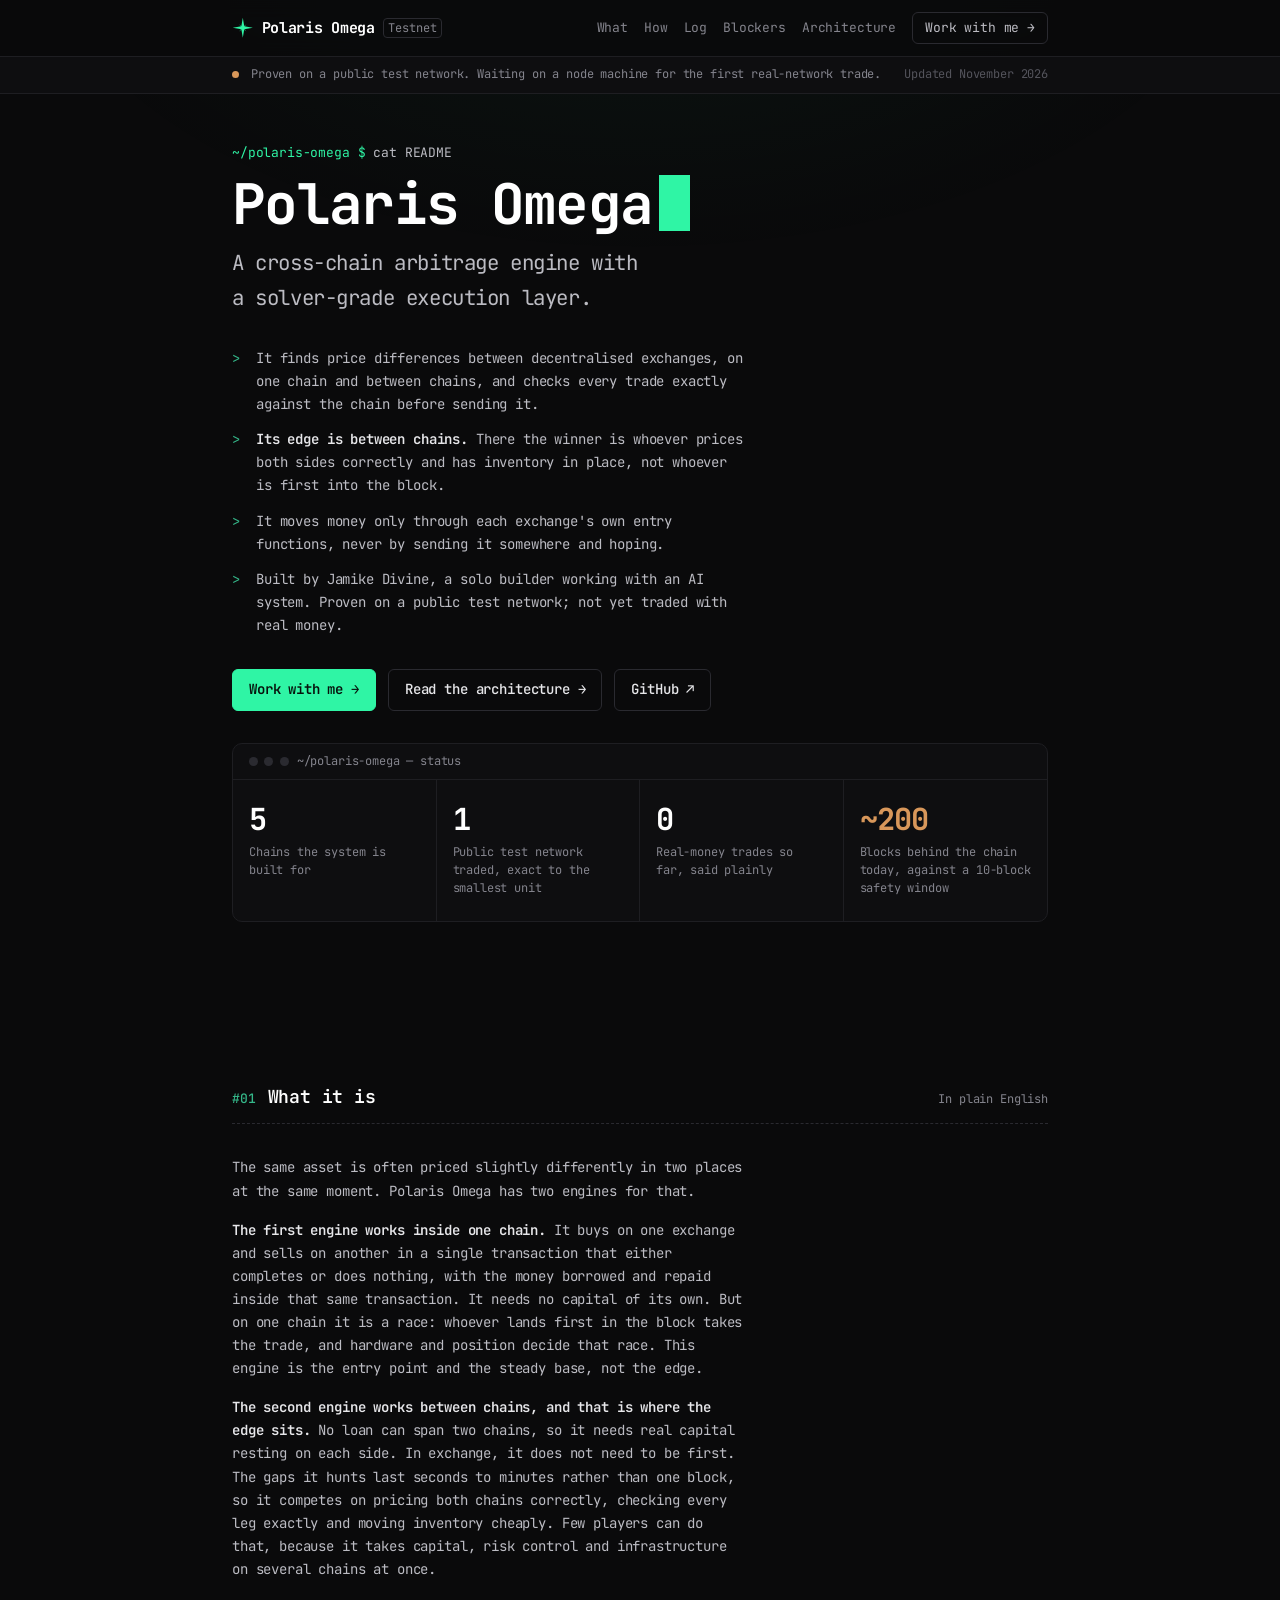
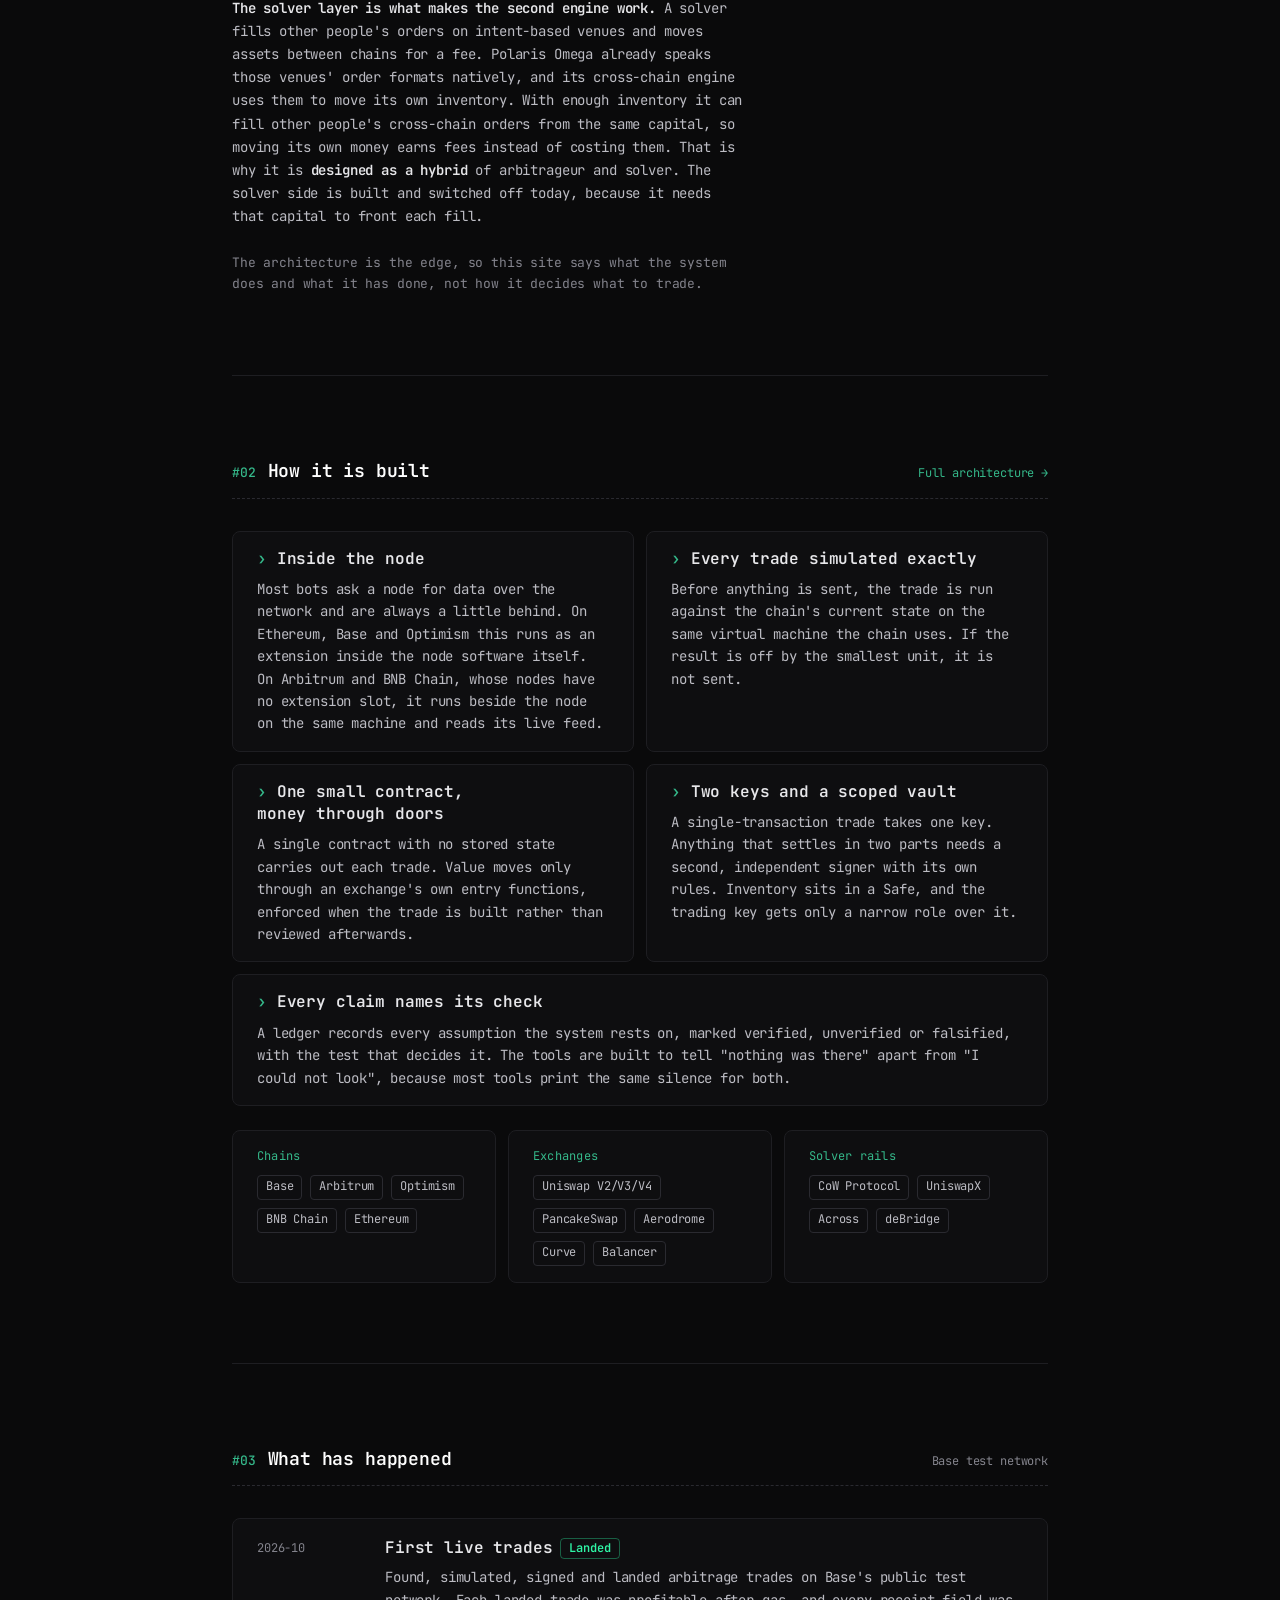
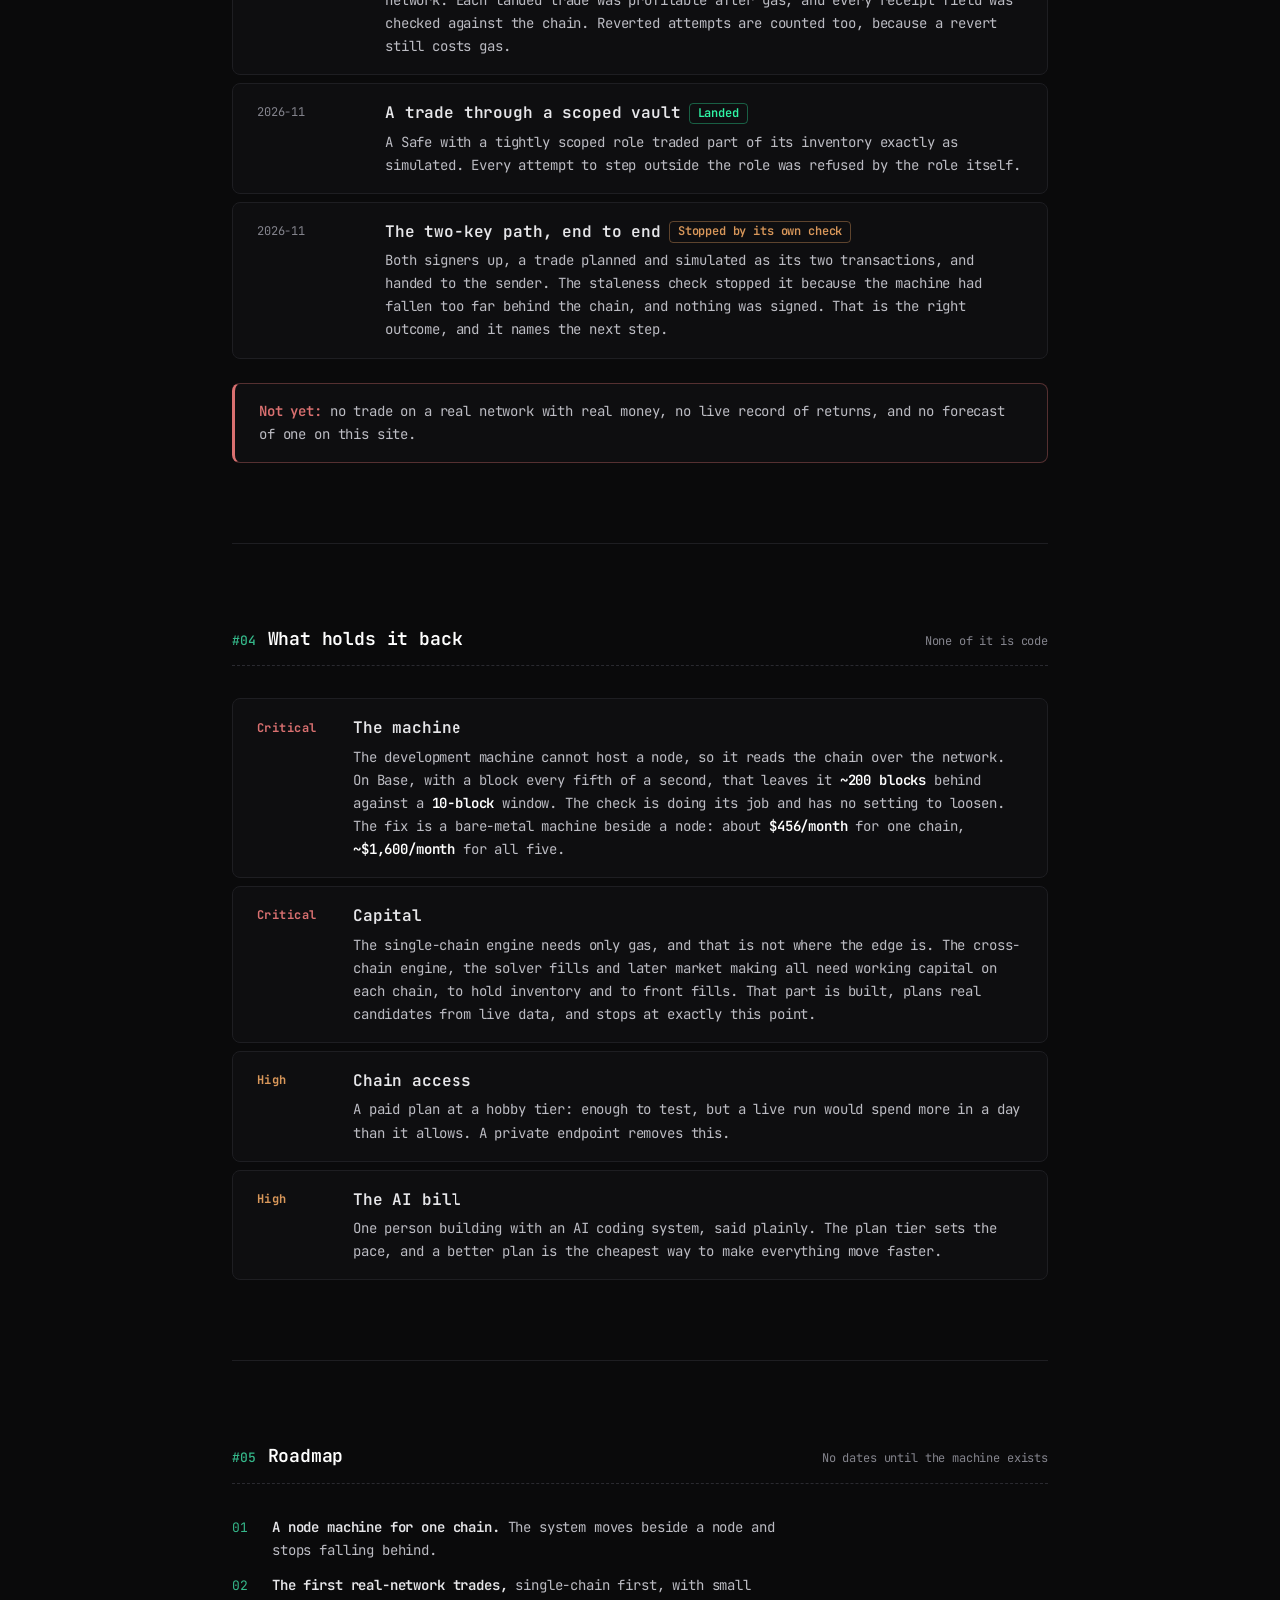
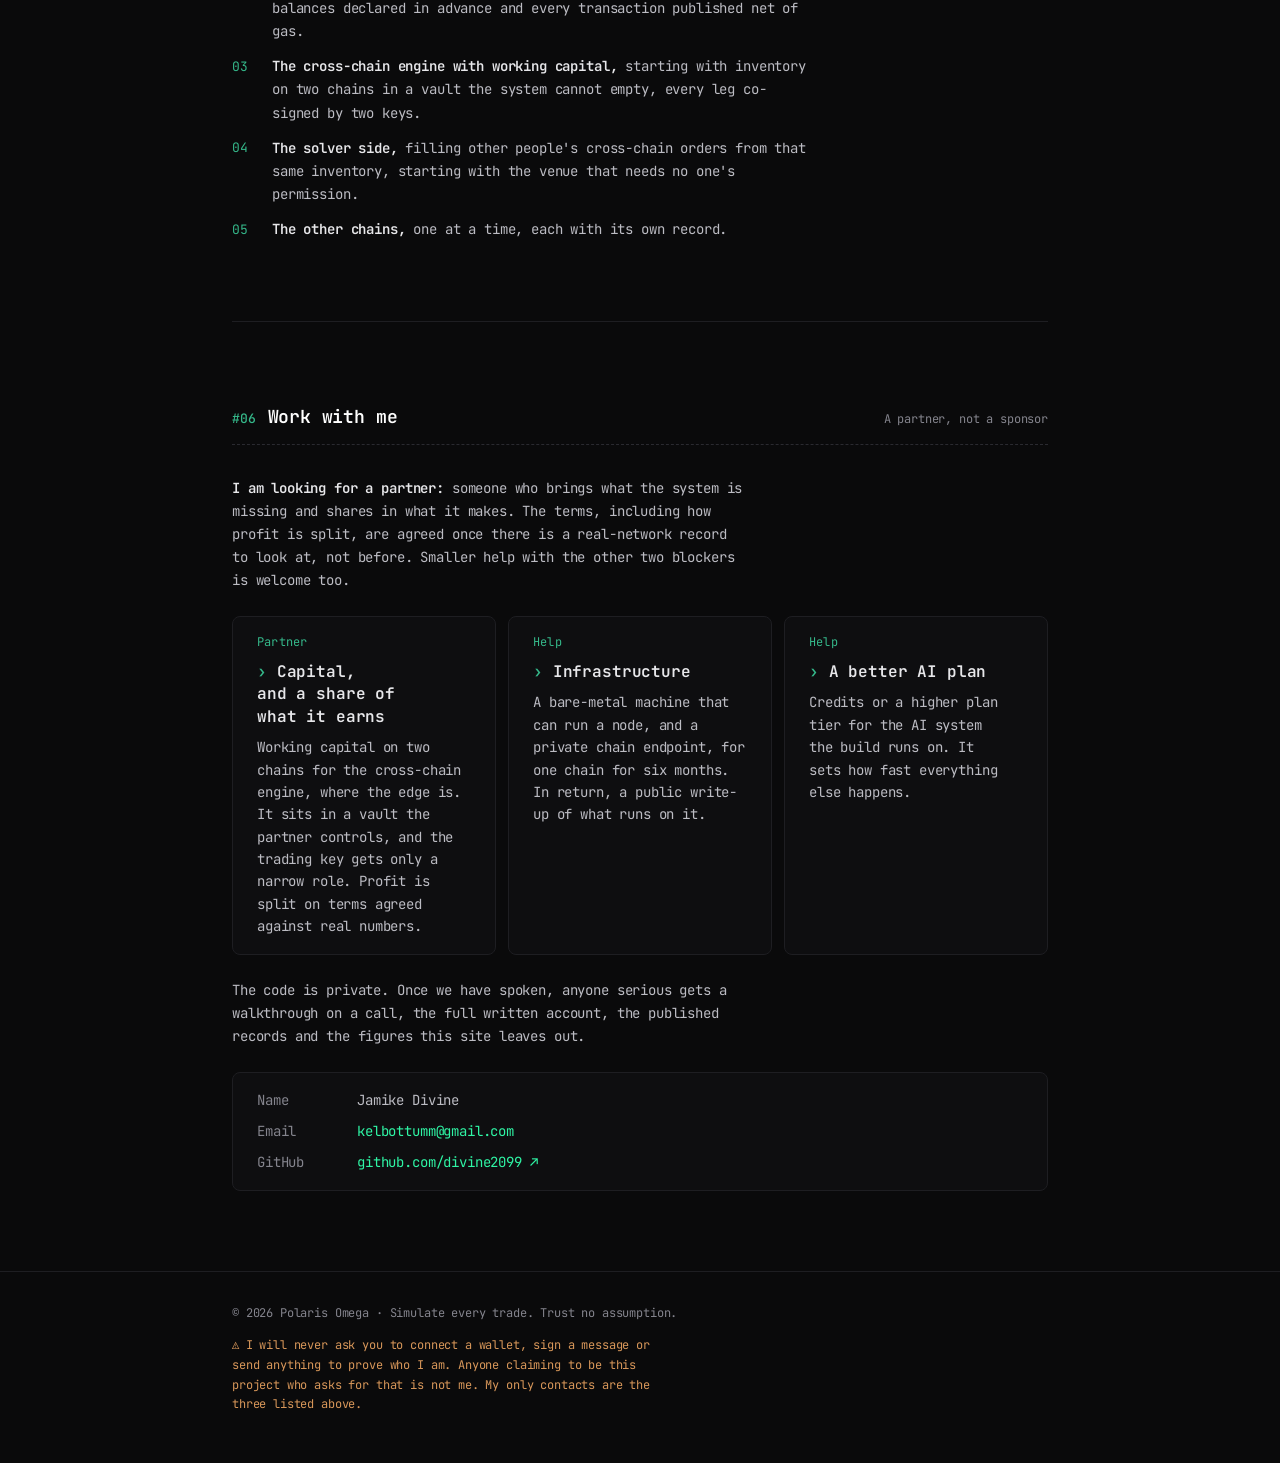
==== index.html @ e186e80d "Polish: shared stylesheet, sentence case, tighter writing, link previews" ====
<!doctype html>
<html lang="en-GB">
<head>
<meta charset="utf-8">
<meta name="viewport" content="width=device-width, initial-scale=1, viewport-fit=cover">
<title>Polaris Omega</title>
<meta name="description" content="A cross-chain arbitrage engine with a solver-grade execution layer. What it is, what it has done, what holds it back, and how to work with it.">
<meta name="theme-color" content="#0a0a0b">
<meta property="og:type" content="website">
<meta property="og:site_name" content="Polaris Omega">
<meta property="og:title" content="Polaris Omega">
<meta property="og:description" content="A cross-chain arbitrage engine with a solver-grade execution layer. Proven on a public test network; looking for a partner.">
<meta property="og:url" content="https://divine2099.github.io/polaris-omega/">
<meta name="twitter:card" content="summary">
<link rel="icon" href="data:image/svg+xml,%3Csvg xmlns=%27http://www.w3.org/2000/svg%27 viewBox=%270 0 24 24%27%3E%3Crect width=%2724%27 height=%2724%27 rx=%275%27 fill=%27%230a0a0b%27/%3E%3Cpath fill=%27%232ff5a5%27 d=%27M12 2.5 13.4 10.6 21.5 12 13.4 13.4 12 21.5 10.6 13.4 2.5 12 10.6 10.6Z%27/%3E%3C/svg%3E">
<link rel="stylesheet" href="https://fonts.googleapis.com/css2?family=JetBrains+Mono:wght@400;500;600;700&display=swap">
<link rel="stylesheet" href="style.css">
</head>
<body>

<header class="site-header">
  <div class="wrap nav">
    <a class="brand" href="#top"><svg class="mark" viewBox="0 0 24 24" aria-hidden="true"><path class="mk2" d="M12 6.3 13.1 10.9 17.7 12 13.1 13.1 12 17.7 10.9 13.1 6.3 12 10.9 10.9Z" transform="rotate(45 12 12)"/><path class="mk1" d="M12 .8 13.6 10.4 23.2 12 13.6 13.6 12 23.2 10.4 13.6.8 12 10.4 10.4Z"/></svg><span>Polaris Omega</span><span class="ver">Testnet</span></a>
    <nav class="nav-links" aria-label="Sections">
      <a class="nav-sec sm" href="#what">What</a>
      <a class="nav-sec sm" href="#how">How</a>
      <a class="nav-sec sm" href="#log">Log</a>
      <a class="nav-sec sm" href="#blockers">Blockers</a>
      <a href="architecture.html">Architecture</a>
      <a class="nav-cta" href="#help">Work with me →</a>
    </nav>
  </div>
</header>

<div class="statusbar">
  <div class="wrap"><span class="dot" aria-hidden="true"></span><span>Proven on a public test network. Waiting on a node machine for the first real-network trade.</span><span class="upd">Updated November 2026</span></div>
</div>

<main id="top">
  <div class="wrap">

    <section class="hero">
      <div class="hero-title">
        <p class="cmd"><span class="prompt">~/polaris-omega $</span> <span class="arg">cat README</span></p>
        <h1>Polaris Omega<span class="cursor" aria-hidden="true"></span></h1>
        <p class="role">A cross-chain arbitrage engine with a solver-grade execution layer.</p>
      </div>
      <div class="lede">
        <p>It finds price differences between decentralised exchanges, on one chain and between chains, and checks every trade exactly against the chain before sending it.</p>
        <p><strong>Its edge is between chains.</strong> There the winner is whoever prices both sides correctly and has inventory in place, not whoever is first into the block.</p>
        <p>It moves money only through each exchange's own entry functions, never by sending it somewhere and hoping.</p>
        <p>Built by Jamike Divine, a solo builder working with an AI system. Proven on a public test network; not yet traded with real money.</p>
      </div>
      <div class="actions">
        <a class="btn btn-primary" href="#help">Work with me →</a>
        <a class="btn btn-ghost" href="architecture.html">Read the architecture →</a>
        <a class="btn btn-ghost" href="https://github.com/divine2099">GitHub ↗</a>
      </div>

      <div class="track" aria-label="Where it stands">
        <div class="track-bar"><span class="dots" aria-hidden="true"><i></i><i></i><i></i></span><span>~/polaris-omega — status</span></div>
        <div class="stat-grid">
          <div class="stat"><div class="v">5</div><span class="l">Chains the system is built for</span></div>
          <div class="stat"><div class="v">1</div><span class="l">Public test network traded, exact to the smallest unit</span></div>
          <div class="stat"><div class="v">0</div><span class="l">Real-money trades so far, said plainly</span></div>
          <div class="stat"><div class="v warn">~200</div><span class="l">Blocks behind the chain today, against a 10-block safety window</span></div>
        </div>
      </div>
    </section>

    <section class="section" id="what">
      <div class="section-head"><span class="section-num">#01</span><h2 class="section-title">What it is</h2><span class="section-note">In plain English</span></div>
      <div class="prose">
        <p>The same asset is often priced slightly differently in two places at the same moment. Polaris Omega has two engines for that.</p>
        <p><strong>The first engine works inside one chain.</strong> It buys on one exchange and sells on another in a single transaction that either completes or does nothing, with the money borrowed and repaid inside that same transaction. It needs no capital of its own. But on one chain it is a race: whoever lands first in the block takes the trade, and hardware and position decide that race. This engine is the entry point and the steady base, not the edge.</p>
        <p><strong>The second engine works between chains, and that is where the edge sits.</strong> No loan can span two chains, so it needs real capital resting on each side. In exchange, it does not need to be first. The gaps it hunts last seconds to minutes rather than one block, so it competes on pricing both chains correctly, checking every leg exactly and moving inventory cheaply. Few players can do that, because it takes capital, risk control and infrastructure on several chains at once.</p>
        <p><strong>The solver layer is what makes the second engine work.</strong> A solver fills other people's orders on intent-based venues and moves assets between chains for a fee. Polaris Omega already speaks those venues' order formats natively, and its cross-chain engine uses them to move its own inventory. With enough inventory it can fill other people's cross-chain orders from the same capital, so moving its own money earns fees instead of costing them. That is why it is <strong>designed as a hybrid</strong> of arbitrageur and solver. The solver side is built and switched off today, because it needs that capital to front each fill.</p>
      </div>
      <p class="aside">The architecture is the edge, so this site says what the system does and what it has done, not how it decides what to trade.</p>
    </section>

    <section class="section" id="how">
      <div class="section-head"><span class="section-num">#02</span><h2 class="section-title">How it is built</h2><span class="section-note"><a href="architecture.html" class="more">Full architecture →</a></span></div>
      <div class="cards">
        <div class="card"><h3>Inside the node</h3><p>Most bots ask a node for data over the network and are always a little behind. On Ethereum, Base and Optimism this runs as an extension inside the node software itself. On Arbitrum and BNB Chain, whose nodes have no extension slot, it runs beside the node on the same machine and reads its live feed.</p></div>
        <div class="card"><h3>Every trade simulated exactly</h3><p>Before anything is sent, the trade is run against the chain's current state on the same virtual machine the chain uses. If the result is off by the smallest unit, it is not sent.</p></div>
        <div class="card"><h3>One small contract, money through doors</h3><p>A single contract with no stored state carries out each trade. Value moves only through an exchange's own entry functions, enforced when the trade is built rather than reviewed afterwards.</p></div>
        <div class="card"><h3>Two keys and a scoped vault</h3><p>A single-transaction trade takes one key. Anything that settles in two parts needs a second, independent signer with its own rules. Inventory sits in a Safe, and the trading key gets only a narrow role over it.</p></div>
        <div class="card wide"><h3>Every claim names its check</h3><p>A ledger records every assumption the system rests on, marked verified, unverified or falsified, with the test that decides it. The tools are built to tell "nothing was there" apart from "I could not look", because most tools print the same silence for both.</p></div>
      </div>
      <div class="cards three">
        <div class="card"><span class="k">Chains</span><div class="tags"><span>Base</span><span>Arbitrum</span><span>Optimism</span><span>BNB Chain</span><span>Ethereum</span></div></div>
        <div class="card"><span class="k">Exchanges</span><div class="tags"><span>Uniswap V2/V3/V4</span><span>PancakeSwap</span><span>Aerodrome</span><span>Curve</span><span>Balancer</span></div></div>
        <div class="card"><span class="k">Solver rails</span><div class="tags"><span>CoW Protocol</span><span>UniswapX</span><span>Across</span><span>deBridge</span></div></div>
      </div>
    </section>

    <section class="section" id="log">
      <div class="section-head"><span class="section-num">#03</span><h2 class="section-title">What has happened</h2><span class="section-note">Base test network</span></div>
      <div class="rows">
        <div class="row"><span class="when">2026-10</span><div class="what"><b>First live trades <span class="status ok">Landed</span></b><p>Found, simulated, signed and landed arbitrage trades on Base's public test network. Each landed trade was profitable after gas, and every receipt field was checked against the chain. Reverted attempts are counted too, because a revert still costs gas.</p></div></div>
        <div class="row"><span class="when">2026-11</span><div class="what"><b>A trade through a scoped vault <span class="status ok">Landed</span></b><p>A Safe with a tightly scoped role traded part of its inventory exactly as simulated. Every attempt to step outside the role was refused by the role itself.</p></div></div>
        <div class="row"><span class="when">2026-11</span><div class="what"><b>The two-key path, end to end <span class="status stop">Stopped by its own check</span></b><p>Both signers up, a trade planned and simulated as its two transactions, and handed to the sender. The staleness check stopped it because the machine had fallen too far behind the chain, and nothing was signed. That is the right outcome, and it names the next step.</p></div></div>
      </div>
      <div class="notice"><b>Not yet:</b> no trade on a real network with real money, no live record of returns, and no forecast of one on this site.</div>
    </section>

    <section class="section" id="blockers">
      <div class="section-head"><span class="section-num">#04</span><h2 class="section-title">What holds it back</h2><span class="section-note">None of it is code</span></div>
      <div class="blockers">
        <div class="blocker"><span class="sev crit">Critical</span><div><b>The machine</b><p>The development machine cannot host a node, so it reads the chain over the network. On Base, with a block every fifth of a second, that leaves it <span class="num">~200 blocks</span> behind against a <span class="num">10-block</span> window. The check is doing its job and has no setting to loosen. The fix is a bare-metal machine beside a node: about <span class="num">$456/month</span> for one chain, <span class="num">~$1,600/month</span> for all five.</p></div></div>
        <div class="blocker"><span class="sev crit">Critical</span><div><b>Capital</b><p>The single-chain engine needs only gas, and that is not where the edge is. The cross-chain engine, the solver fills and later market making all need working capital on each chain, to hold inventory and to front fills. That part is built, plans real candidates from live data, and stops at exactly this point.</p></div></div>
        <div class="blocker"><span class="sev high">High</span><div><b>Chain access</b><p>A paid plan at a hobby tier: enough to test, but a live run would spend more in a day than it allows. A private endpoint removes this.</p></div></div>
        <div class="blocker"><span class="sev high">High</span><div><b>The AI bill</b><p>One person building with an AI coding system, said plainly. The plan tier sets the pace, and a better plan is the cheapest way to make everything move faster.</p></div></div>
      </div>
    </section>

    <section class="section" id="next">
      <div class="section-head"><span class="section-num">#05</span><h2 class="section-title">Roadmap</h2><span class="section-note">No dates until the machine exists</span></div>
      <ol class="steps">
        <li><b>A node machine for one chain.</b> The system moves beside a node and stops falling behind.</li>
        <li><b>The first real-network trades,</b> single-chain first, with small balances declared in advance and every transaction published net of gas.</li>
        <li><b>The cross-chain engine with working capital,</b> starting with inventory on two chains in a vault the system cannot empty, every leg co-signed by two keys.</li>
        <li><b>The solver side,</b> filling other people's cross-chain orders from that same inventory, starting with the venue that needs no one's permission.</li>
        <li><b>The other chains,</b> one at a time, each with its own record.</li>
      </ol>
    </section>

    <section class="section" id="help">
      <div class="section-head"><span class="section-num">#06</span><h2 class="section-title">Work with me</h2><span class="section-note">A partner, not a sponsor</span></div>
      <div class="prose"><p><strong>I am looking for a partner:</strong> someone who brings what the system is missing and shares in what it makes. The terms, including how profit is split, are agreed once there is a real-network record to look at, not before. Smaller help with the other two blockers is welcome too.</p></div>
      <div class="cards three">
        <div class="card"><span class="k">Partner</span><h3>Capital, and a share of what it earns</h3><p>Working capital on two chains for the cross-chain engine, where the edge is. It sits in a vault the partner controls, and the trading key gets only a narrow role. Profit is split on terms agreed against real numbers.</p></div>
        <div class="card"><span class="k">Help</span><h3>Infrastructure</h3><p>A bare-metal machine that can run a node, and a private chain endpoint, for one chain for six months. In return, a public write-up of what runs on it.</p></div>
        <div class="card"><span class="k">Help</span><h3>A better AI plan</h3><p>Credits or a higher plan tier for the AI system the build runs on. It sets how fast everything else happens.</p></div>
      </div>
      <div class="prose"><p>The code is private. Once we have spoken, anyone serious gets a walkthrough on a call, the full written account, the published records and the figures this site leaves out.</p></div>
      <div class="contact">
        <div class="line"><span class="key">Name</span><span class="val">Jamike Divine</span></div>
        <div class="line"><span class="key">Email</span><a class="val" href="mailto:kelbottumm@gmail.com">kelbottumm@gmail.com</a></div>
        <div class="line"><span class="key">GitHub</span><a href="https://github.com/divine2099">github.com/divine2099 ↗</a></div>
      </div>
    </section>

  </div>
</main>

<footer>
  <div class="wrap">
    <span>© 2026 Polaris Omega · Simulate every trade. Trust no assumption.</span>
    <span class="warn">⚠ I will never ask you to connect a wallet, sign a message or send anything to prove who I am. Anyone claiming to be this project who asks for that is not me. My only contacts are the three listed above.</span>
  </div>
</footer>

</body>
</html>
---- style.css ----
/* Polaris Omega: one stylesheet for every page.
   Layout: a terminal session. A sticky prompt bar, a status line, one 880px column, numbered section heads
   and dark bordered cards. The one bright colour is the mint prompt green. Single dark theme by choice.
   Every space and every size comes from the scales below; nothing is set by hand on an element. */
:root {
  --bg: #0a0a0b; --bg-elev: #0e0e10; --bg-hover: #141417;
  --border: #1e1e22; --border-2: #2a2a30;
  --text: #e7e7ea; --text-2: #bcbcc3; --muted: #84848d; --muted-2: #54545c;
  --green: #2ff5a5; --green-hi: #5cffba; --green-dim: #35b88a; --amber: #d8975a; --red: #d97070;
  --white: #ffffff; --ink: #07120c;
  --green-wash: rgba(47,245,165,.06); --green-line: rgba(47,245,165,.35);
  --amber-line: rgba(216,151,90,.4); --red-line: rgba(217,112,112,.35);
  --header-bg: rgba(10,10,11,.84);
  --mono: "JetBrains Mono", ui-monospace, "SF Mono", "Cascadia Code", Menlo, Consolas, monospace;

  /* spacing */
  --s1: .25rem; --s2: .5rem; --s3: .75rem; --s4: 1rem; --s5: 1.5rem; --s6: 2rem; --s7: 3rem;
  --s8: clamp(3.5rem, 8vw, 5rem);
  /* type: five steps, nothing below 12px */
  --t-xs: .75rem; --t-sm: .8125rem; --t-md: .875rem; --t-lg: 1rem; --t-xl: 1.125rem;

  --maxw: 880px; --measure: 64ch; --radius: 8px;
  color-scheme: dark;
}

*, *::before, *::after { box-sizing: border-box; }
* { margin: 0; }
html { scroll-behavior: smooth; scroll-padding-top: 5rem; -webkit-text-size-adjust: 100%; }
body {
  background: var(--bg); color: var(--text); font-family: var(--mono);
  font-size: 15px; line-height: 1.65; letter-spacing: -.01em;
  -webkit-font-smoothing: antialiased; overflow-x: hidden;
}
body::before {
  content: ""; position: fixed; inset: 0; pointer-events: none; z-index: 0;
  background: radial-gradient(900px 500px at 50% -10%, rgba(47,245,165,.05), transparent 70%);
}
a { color: inherit; text-decoration: none; }
p { text-wrap: pretty; }
::selection { background: rgba(47,245,165,.25); color: var(--white); }
:focus-visible { outline: 2px solid var(--green); outline-offset: 3px; border-radius: 2px; }

/* the column */
.wrap {
  width: 100%; max-width: var(--maxw); margin-inline: auto; position: relative; z-index: 1; min-width: 0;
  padding-left: max(16px, env(safe-area-inset-left, 0px)); padding-right: max(16px, env(safe-area-inset-right, 0px));
}
@media (min-width: 640px) {
  .wrap { padding-left: max(var(--s6), env(safe-area-inset-left, 0px)); padding-right: max(var(--s6), env(safe-area-inset-right, 0px)); }
}

/* header */
.site-header {
  position: sticky; top: env(safe-area-inset-top, 0px); z-index: 50;
  background: var(--header-bg); backdrop-filter: blur(10px); -webkit-backdrop-filter: blur(10px);
  border-bottom: 1px solid var(--border);
}
.nav { display: flex; align-items: center; gap: var(--s4); height: 3.5rem; }
.brand { display: inline-flex; align-items: center; gap: var(--s2); font-weight: 700; white-space: nowrap; color: var(--white); letter-spacing: -.02em; }
.brand .ver { font-weight: 400; font-size: var(--t-xs); color: var(--muted); border: 1px solid var(--border-2); border-radius: 4px; padding: 0 var(--s1); letter-spacing: 0; line-height: 1.5; }
.mark { width: 1.35rem; height: 1.35rem; flex: none; }
.mark .mk1 { fill: var(--green); }
.mark .mk2 { fill: var(--green-dim); opacity: .55; }
.nav-links { display: flex; align-items: center; gap: var(--s4); margin-left: auto; font-size: var(--t-sm); }
.nav-links a { color: var(--muted); transition: color .15s ease; white-space: nowrap; }
.nav-links a:hover { color: var(--text); }
.nav-cta { border: 1px solid var(--border-2); color: var(--text-2) !important; padding: var(--s1) var(--s3); border-radius: 6px; }
.nav-cta:hover { border-color: var(--green-dim); color: var(--green) !important; background: var(--green-wash); }
.nav-sec { display: none; }
@media (min-width: 760px) { .nav-sec.sm { display: inline; } }   /* overview: four section links */
@media (min-width: 980px) { .nav-sec.lg { display: inline; } }   /* architecture: six section links */
@media (max-width: 420px) { .brand .ver { display: none; } }
body::after { /* paints the band above a sticky header on notched phones */
  content: ""; position: fixed; inset: 0 0 auto; height: env(safe-area-inset-top, 0px); z-index: 60; background: var(--bg);
}

/* status line */
.statusbar { position: relative; z-index: 1; border-bottom: 1px solid var(--border); background: var(--bg-elev); font-size: var(--t-xs); color: var(--muted); }
.statusbar .wrap { display: flex; align-items: center; gap: var(--s2) var(--s3); padding-block: var(--s2); flex-wrap: wrap; }
.statusbar .upd { margin-left: auto; color: var(--muted-2); white-space: nowrap; }
.dot { width: 7px; height: 7px; border-radius: 50%; background: var(--amber); flex: none; animation: pulse 2.4s infinite; }
@keyframes pulse { 0% { box-shadow: 0 0 0 0 rgba(216,151,90,.45); } 70% { box-shadow: 0 0 0 6px rgba(216,151,90,0); } 100% { box-shadow: 0 0 0 0 rgba(216,151,90,0); } }

/* hero */
main { position: relative; z-index: 1; }
.hero { padding-block: var(--s7) var(--s8); display: grid; gap: var(--s6); }
.hero-title { display: grid; gap: var(--s3); }
.cmd { color: var(--muted); font-size: var(--t-sm); overflow-wrap: anywhere; }
.cmd .prompt { color: var(--green); }
.cmd .arg { color: var(--text-2); }
h1 { font-size: clamp(2.1rem, 7vw, 3.5rem); line-height: 1.05; font-weight: 700; letter-spacing: -.03em; color: var(--white); text-wrap: balance; }
.role { font-size: clamp(1rem, 3.2vw, 1.3rem); color: var(--text-2); letter-spacing: -.02em; text-wrap: balance; max-width: 36ch; }
.cursor { display: inline-block; width: .9ch; height: 1em; background: var(--green); margin-left: .2ch; vertical-align: -.12em; animation: blink 1.1s steps(1) infinite; }
@keyframes blink { 50% { opacity: 0; } }
.lede { display: grid; gap: var(--s3); max-width: var(--measure); color: var(--text-2); font-size: var(--t-md); }
.lede p { position: relative; padding-left: var(--s5); }
.lede p::before { content: ">"; position: absolute; left: 0; color: var(--green-dim); }
.lede strong { color: var(--text); font-weight: 600; }
.actions { display: flex; flex-wrap: wrap; gap: var(--s3); }
.btn {
  display: inline-flex; align-items: center; gap: .5ch; padding: var(--s2) var(--s4); min-height: 2.6rem;
  border-radius: 6px; font-size: var(--t-md); font-weight: 500; border: 1px solid var(--border-2); color: var(--text);
  transition: transform .12s ease, border-color .15s ease, background .15s ease, color .15s ease;
}
.btn:hover { transform: translateY(-1px); }
.btn-primary { background: var(--green); border-color: var(--green); color: var(--ink); font-weight: 600; }
.btn-primary:hover { background: var(--green-hi); border-color: var(--green-hi); }
.btn-ghost:hover { border-color: var(--green-dim); color: var(--green); background: var(--green-wash); }

/* terminal window with four figures */
.track { border: 1px solid var(--border); border-radius: 10px; background: var(--bg-elev); overflow: hidden; }
.track-bar { display: flex; align-items: center; gap: var(--s2); padding: var(--s2) var(--s4); border-bottom: 1px solid var(--border); font-size: var(--t-xs); color: var(--muted); }
.track-bar .dots { display: flex; gap: .4rem; }
.track-bar .dots i { width: 9px; height: 9px; border-radius: 50%; background: var(--border-2); }
.stat-grid { display: grid; grid-template-columns: repeat(4, minmax(0, 1fr)); }
.stat { padding: var(--s5) var(--s4); border-right: 1px solid var(--border); min-width: 0; display: grid; gap: var(--s2); align-content: start; }
.stat:last-child { border-right: none; }
.stat .v { font-size: clamp(1.5rem, 4.2vw, 1.9rem); font-weight: 700; color: var(--white); line-height: 1; letter-spacing: -.03em; font-variant-numeric: tabular-nums; }
.stat .v.warn { color: var(--amber); }
.stat .l { font-size: var(--t-xs); color: var(--muted); line-height: 1.5; }
@media (max-width: 760px) {
  .stat-grid { grid-template-columns: repeat(2, minmax(0, 1fr)); }
  .stat { border-bottom: 1px solid var(--border); }
  .stat:nth-child(2n) { border-right: none; }
  .stat:nth-last-child(-n+2) { border-bottom: none; }
}

/* sections */
.section { padding-block: var(--s8); display: grid; gap: var(--s5); }
.section + .section { border-top: 1px solid var(--border); }
.section-head { display: flex; align-items: baseline; gap: var(--s1) var(--s3); flex-wrap: wrap; padding-bottom: var(--s3); border-bottom: 1px dashed var(--border-2); margin-bottom: var(--s2); }
.section-num { color: var(--green-dim); font-size: var(--t-sm); font-weight: 500; font-variant-numeric: tabular-nums; }
.section-title { font-size: var(--t-xl); font-weight: 600; letter-spacing: -.01em; color: var(--white); text-wrap: balance; }
.section-note { color: var(--muted); font-size: var(--t-xs); margin-left: auto; }
@media (max-width: 640px) { .section-note { flex-basis: 100%; margin-left: 0; } }
.more { color: var(--green-dim); }
.more:hover { color: var(--green); }

.prose { display: grid; gap: var(--s4); max-width: var(--measure); color: var(--text-2); font-size: var(--t-md); }
.prose strong { color: var(--text); font-weight: 600; }
.aside { color: var(--muted); font-size: var(--t-sm); max-width: var(--measure); }

/* cards */
.cards { display: grid; grid-template-columns: repeat(2, minmax(0, 1fr)); gap: var(--s3); }
.cards.three { grid-template-columns: repeat(3, minmax(0, 1fr)); }
@media (max-width: 720px) { .cards, .cards.three { grid-template-columns: minmax(0, 1fr); } }
.card { display: grid; gap: var(--s2); align-content: start; padding: var(--s4) var(--s5); border: 1px solid var(--border); border-radius: var(--radius); background: var(--bg-elev); min-width: 0; transition: border-color .15s ease; }
.card:hover { border-color: var(--border-2); }
.card.wide { grid-column: 1 / -1; }
.card h3 { font-size: var(--t-lg); font-weight: 600; line-height: 1.4; color: var(--text); text-wrap: balance; }
.card h3::before { content: "› "; color: var(--green-dim); }
.card p { font-size: var(--t-md); color: var(--text-2); line-height: 1.6; }
.k { font-size: var(--t-xs); color: var(--green-dim); letter-spacing: .02em; }

.tags { display: flex; flex-wrap: wrap; gap: var(--s2); }
.tags span { font-size: var(--t-xs); color: var(--text-2); border: 1px solid var(--border-2); border-radius: 4px; padding: .1rem var(--s2); }

/* rows: a dated or labelled list */
.rows { display: grid; gap: var(--s2); }
.row { display: grid; grid-template-columns: 7rem minmax(0, 1fr); gap: var(--s4); padding: var(--s4) var(--s5); border: 1px solid var(--border); border-radius: var(--radius); background: var(--bg-elev); }
.row .when { font-size: var(--t-xs); color: var(--muted); padding-top: .2rem; font-variant-numeric: tabular-nums; }
.row .what { display: grid; gap: var(--s1); min-width: 0; }
.row .what b { font-weight: 600; font-size: var(--t-lg); display: flex; flex-wrap: wrap; align-items: center; gap: var(--s2); }
.row .what p { font-size: var(--t-md); color: var(--text-2); }
.status { font-size: var(--t-xs); font-weight: 600; border-radius: 4px; padding: 0 var(--s2); line-height: 1.6; }
.status.ok { color: var(--green); border: 1px solid var(--green-line); }
.status.stop { color: var(--amber); border: 1px solid var(--amber-line); }
@media (max-width: 560px) { .row { grid-template-columns: minmax(0, 1fr); gap: var(--s1); } }

.notice { border: 1px solid var(--red-line); border-left: 3px solid var(--red); border-radius: var(--radius); padding: var(--s4) var(--s5); font-size: var(--t-md); color: var(--text-2); background: var(--bg-elev); }
.notice b { color: var(--red); font-weight: 600; }

/* blockers */
.blockers { display: grid; gap: var(--s2); }
.blocker { display: grid; grid-template-columns: 5rem minmax(0, 1fr); gap: var(--s4); padding: var(--s4) var(--s5); border: 1px solid var(--border); border-radius: var(--radius); background: var(--bg-elev); }
.blocker > div { display: grid; gap: var(--s1); }
.sev { font-size: var(--t-xs); font-weight: 700; letter-spacing: .04em; padding-top: .2rem; }
.sev.crit { color: var(--red); } .sev.high { color: var(--amber); }
.blocker b { font-size: var(--t-lg); font-weight: 600; }
.blocker p { font-size: var(--t-md); color: var(--text-2); }
.num { color: var(--white); font-weight: 600; font-variant-numeric: tabular-nums; white-space: nowrap; }
@media (max-width: 480px) { .blocker { grid-template-columns: minmax(0, 1fr); gap: var(--s1); } }

/* numbered steps */
.steps { list-style: none; padding: 0; display: grid; gap: var(--s3); counter-reset: s; max-width: var(--measure); }
.steps li { counter-increment: s; position: relative; padding-left: 2.5rem; font-size: var(--t-md); color: var(--text-2); }
.steps li::before { content: "0" counter(s); position: absolute; left: 0; top: .05rem; color: var(--green-dim); font-size: var(--t-sm); }
.steps li b { color: var(--text); font-weight: 600; }

/* contact */
.contact { display: grid; gap: var(--s2); padding: var(--s4) var(--s5); border: 1px solid var(--border); border-radius: var(--radius); background: var(--bg-elev); font-size: var(--t-md); color: var(--text-2); }
.contact .line { display: grid; grid-template-columns: 5.5rem minmax(0, 1fr); gap: var(--s3); }
.contact .key { color: var(--muted); }
.contact .val { overflow-wrap: anywhere; user-select: all; }
.contact a { color: var(--green); }
.contact a:hover { text-decoration: underline; text-underline-offset: 3px; }

/* architecture page */
.legend { display: grid; gap: var(--s2); font-size: var(--t-sm); color: var(--muted); }
.legend span { display: flex; gap: var(--s3); align-items: baseline; flex-wrap: wrap; }
.chip { font-style: normal; font-size: var(--t-xs); font-weight: 600; border-radius: 4px; padding: 0 var(--s2); line-height: 1.6; white-space: nowrap; }
.chip.live { color: var(--green); border: 1px solid var(--green-line); }
.chip.built { color: var(--amber); border: 1px solid var(--amber-line); }
.chip.design { color: var(--muted); border: 1px solid var(--border-2); }
.chips { display: flex; flex-wrap: wrap; gap: var(--s2); margin-top: var(--s1); }

.flow { display: grid; gap: var(--s2); }
.flow .node { display: grid; gap: var(--s1); border: 1px solid var(--border); border-radius: var(--radius); background: var(--bg-elev); padding: var(--s4) var(--s5); min-width: 0; }
.flow .node b { font-size: var(--t-lg); font-weight: 600; }
.flow .node p { font-size: var(--t-md); color: var(--text-2); }
.flow .tag { font-size: var(--t-xs); color: var(--green-dim); letter-spacing: .06em; text-transform: uppercase; }
.flow .arrow { text-align: center; color: var(--muted-2); line-height: 1; }
.flow .split { display: grid; grid-template-columns: repeat(2, minmax(0, 1fr)); gap: var(--s2); }
.flow .lane-a { border-top: 2px solid var(--green-dim); }
.flow .lane-b { border-top: 2px solid var(--amber); }
@media (max-width: 560px) { .flow .split { grid-template-columns: minmax(0, 1fr); } }

.layers { display: grid; gap: var(--s2); }
.layer { display: grid; grid-template-columns: 2.5rem minmax(0, 1fr); gap: var(--s4); padding: var(--s4) var(--s5); border: 1px solid var(--border); border-radius: var(--radius); background: var(--bg-elev); }
.layer > div { display: grid; gap: var(--s1); min-width: 0; }
.layer .ln { color: var(--green-dim); font-size: var(--t-sm); font-weight: 600; padding-top: .15rem; }
.layer b { font-size: var(--t-lg); font-weight: 600; }
.layer p { font-size: var(--t-md); color: var(--text-2); }

/* footer */
footer { position: relative; z-index: 1; border-top: 1px solid var(--border); padding-block: var(--s6) var(--s7); font-size: var(--t-xs); color: var(--muted); }
footer .wrap { display: grid; gap: var(--s3); }
footer .warn { color: var(--amber); max-width: var(--measure); }

@media (prefers-reduced-motion: reduce) {
  html { scroll-behavior: auto; }
  .cursor, .dot { animation: none; }
  .btn:hover { transform: none; }
}
footer a { text-decoration: underline; text-underline-offset: 3px; }
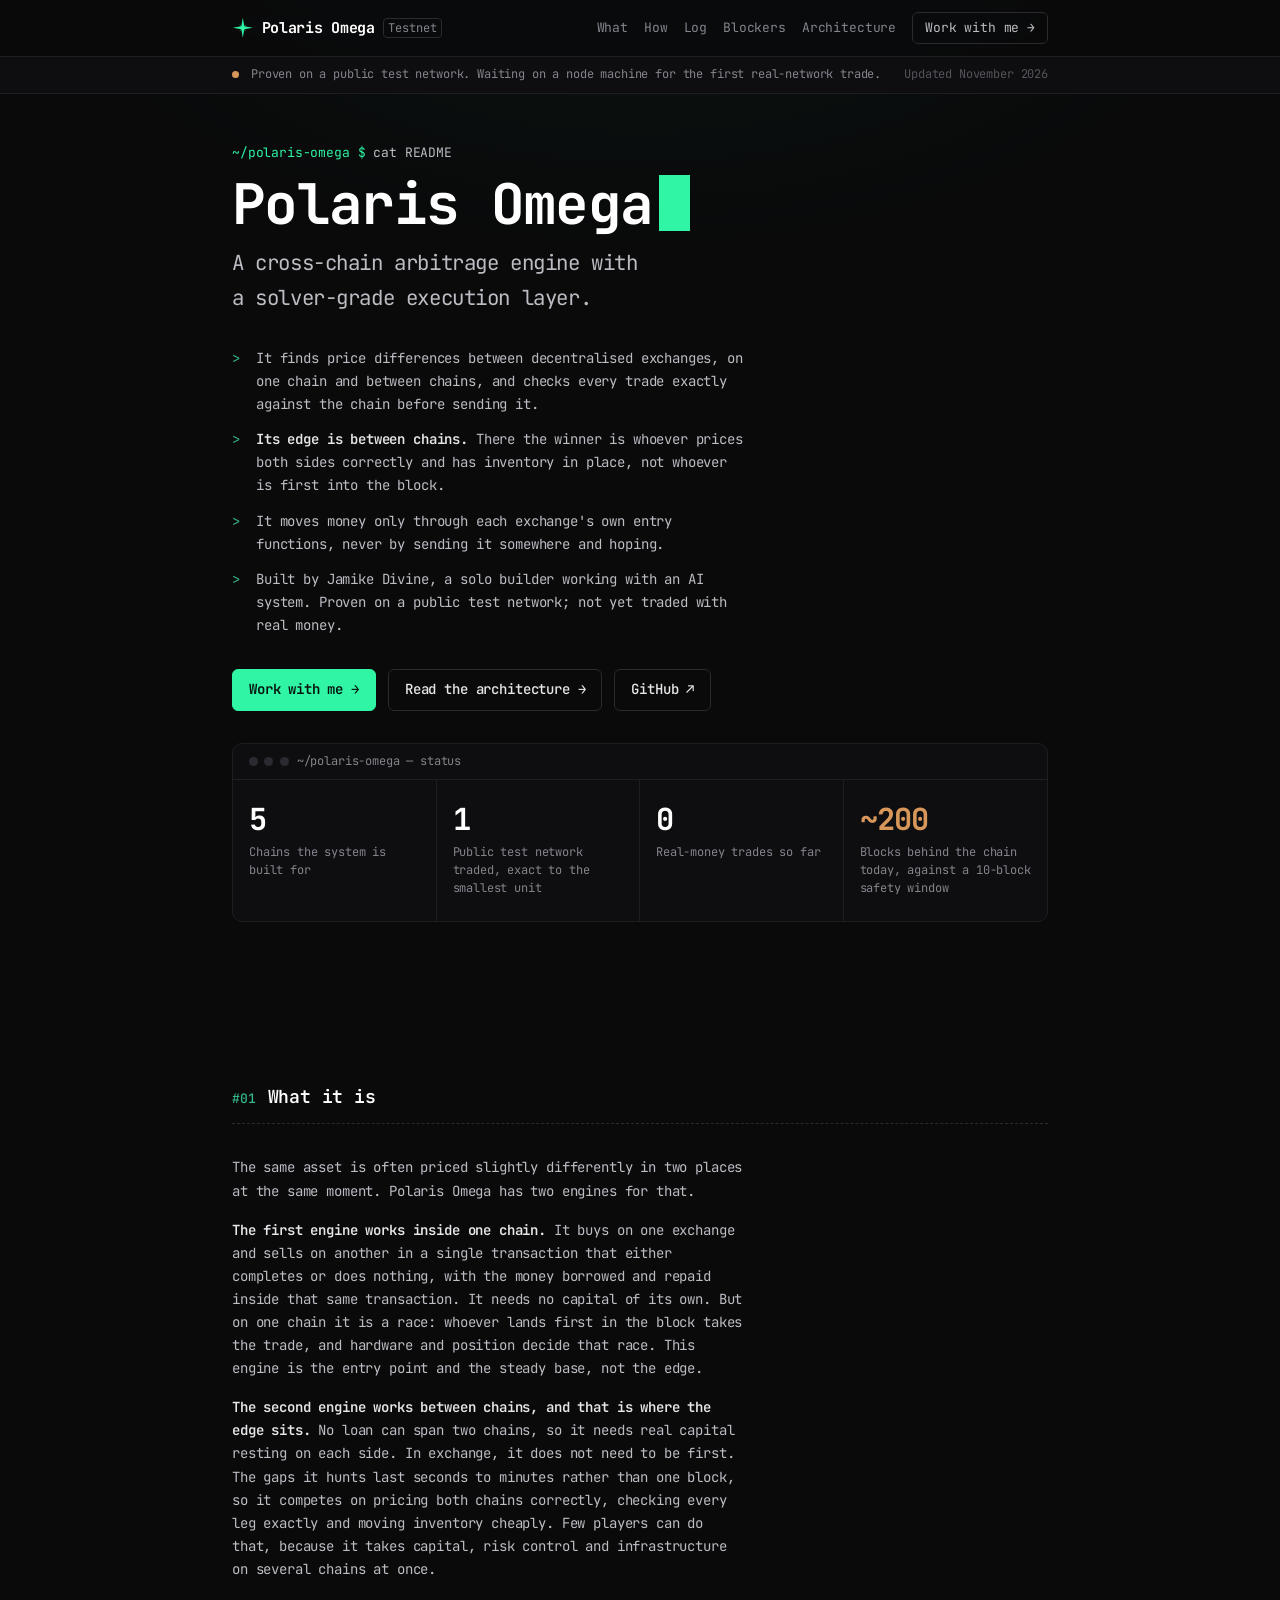
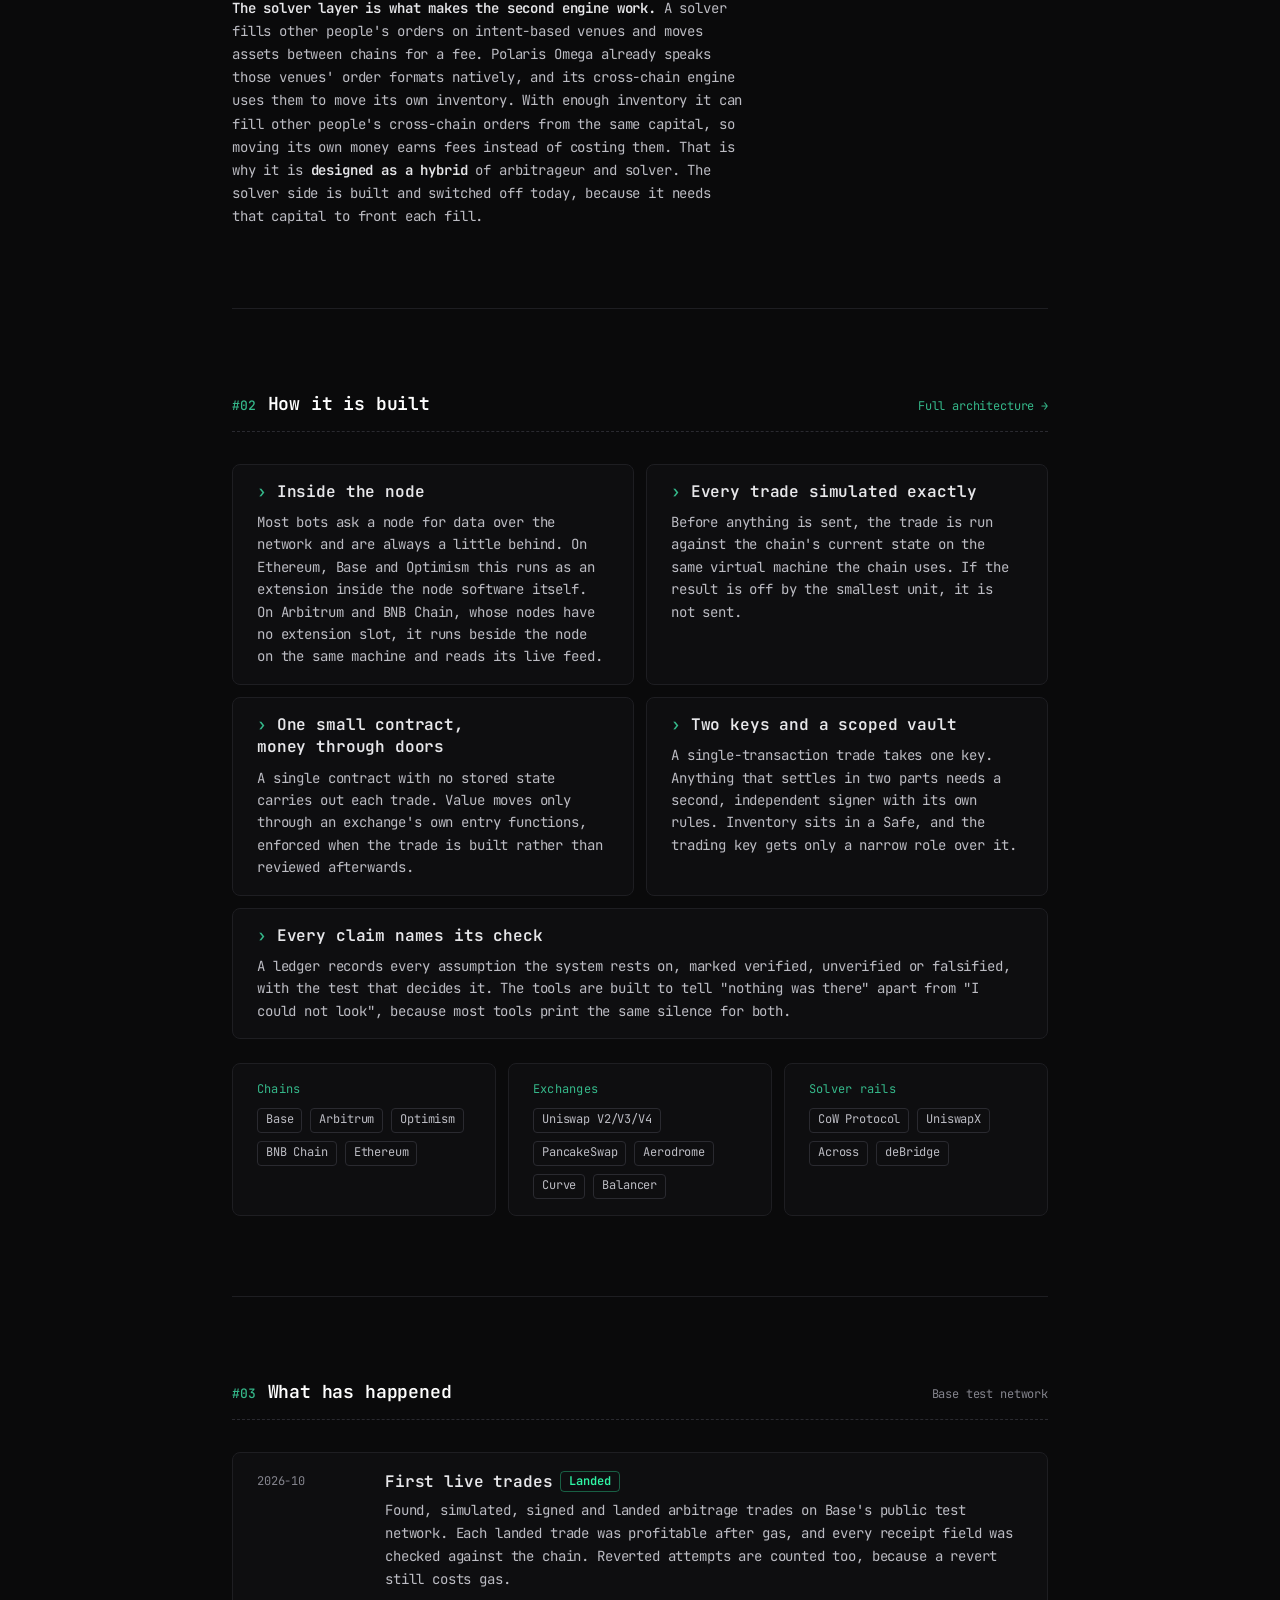
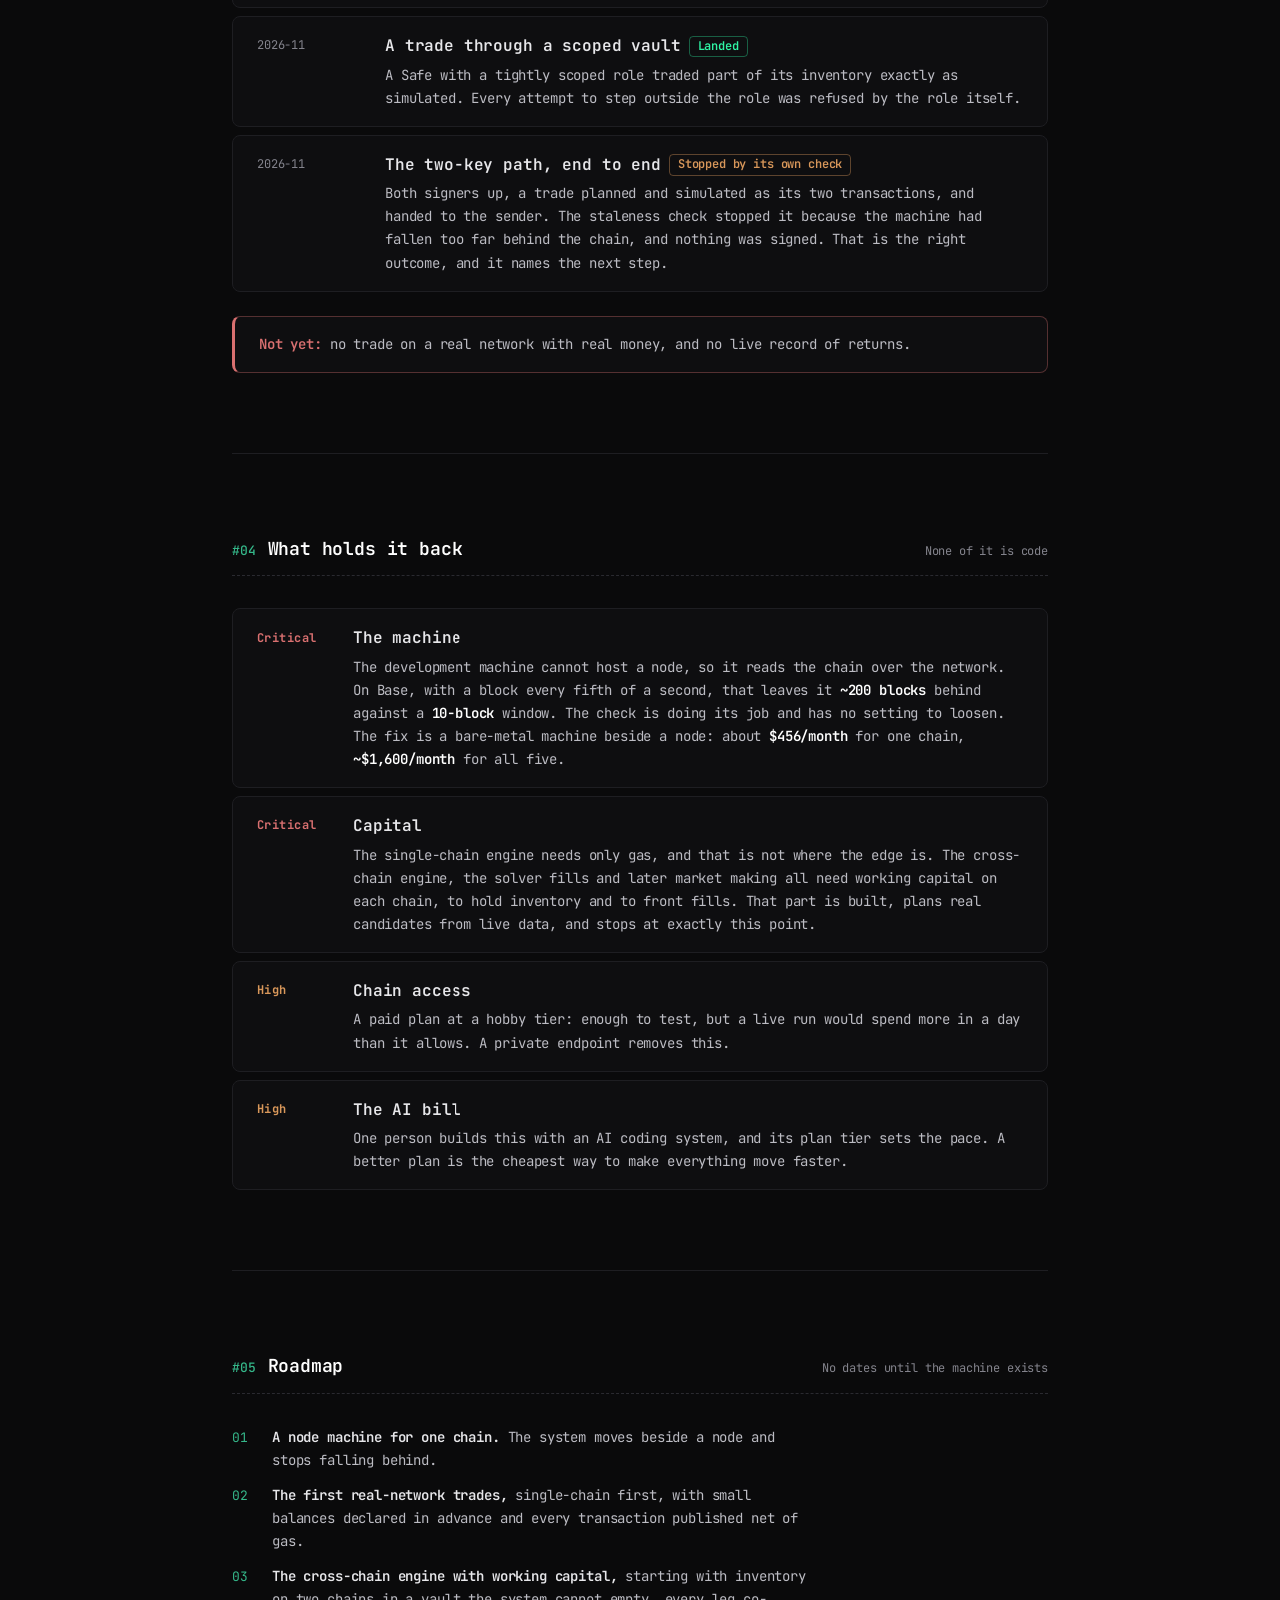
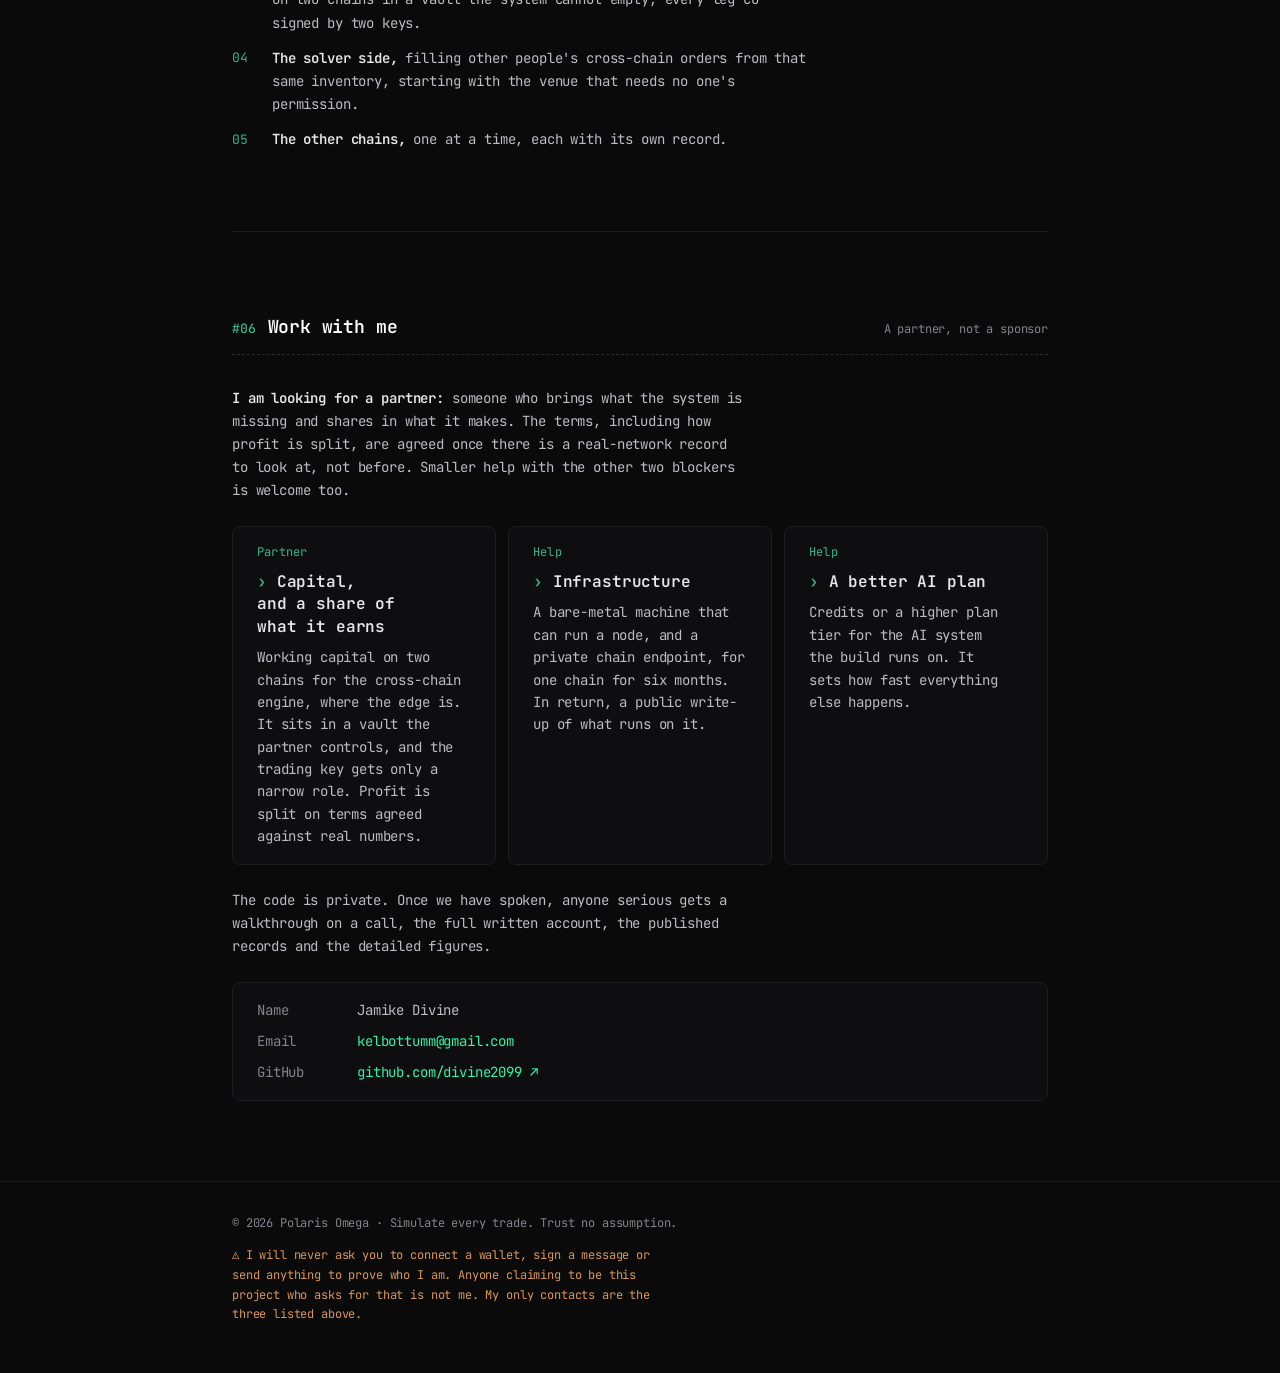
==== commit 9eda10ed: "Remove meta narration" ====
--- a/index.html
+++ b/index.html
@@ -62,21 +62,20 @@
         <div class="stat-grid">
           <div class="stat"><div class="v">5</div><span class="l">Chains the system is built for</span></div>
           <div class="stat"><div class="v">1</div><span class="l">Public test network traded, exact to the smallest unit</span></div>
-          <div class="stat"><div class="v">0</div><span class="l">Real-money trades so far, said plainly</span></div>
+          <div class="stat"><div class="v">0</div><span class="l">Real-money trades so far</span></div>
           <div class="stat"><div class="v warn">~200</div><span class="l">Blocks behind the chain today, against a 10-block safety window</span></div>
         </div>
       </div>
     </section>
 
     <section class="section" id="what">
-      <div class="section-head"><span class="section-num">#01</span><h2 class="section-title">What it is</h2><span class="section-note">In plain English</span></div>
+      <div class="section-head"><span class="section-num">#01</span><h2 class="section-title">What it is</h2></div>
       <div class="prose">
         <p>The same asset is often priced slightly differently in two places at the same moment. Polaris Omega has two engines for that.</p>
         <p><strong>The first engine works inside one chain.</strong> It buys on one exchange and sells on another in a single transaction that either completes or does nothing, with the money borrowed and repaid inside that same transaction. It needs no capital of its own. But on one chain it is a race: whoever lands first in the block takes the trade, and hardware and position decide that race. This engine is the entry point and the steady base, not the edge.</p>
         <p><strong>The second engine works between chains, and that is where the edge sits.</strong> No loan can span two chains, so it needs real capital resting on each side. In exchange, it does not need to be first. The gaps it hunts last seconds to minutes rather than one block, so it competes on pricing both chains correctly, checking every leg exactly and moving inventory cheaply. Few players can do that, because it takes capital, risk control and infrastructure on several chains at once.</p>
         <p><strong>The solver layer is what makes the second engine work.</strong> A solver fills other people's orders on intent-based venues and moves assets between chains for a fee. Polaris Omega already speaks those venues' order formats natively, and its cross-chain engine uses them to move its own inventory. With enough inventory it can fill other people's cross-chain orders from the same capital, so moving its own money earns fees instead of costing them. That is why it is <strong>designed as a hybrid</strong> of arbitrageur and solver. The solver side is built and switched off today, because it needs that capital to front each fill.</p>
       </div>
-      <p class="aside">The architecture is the edge, so this site says what the system does and what it has done, not how it decides what to trade.</p>
     </section>
 
     <section class="section" id="how">
@@ -102,7 +101,7 @@
         <div class="row"><span class="when">2026-11</span><div class="what"><b>A trade through a scoped vault <span class="status ok">Landed</span></b><p>A Safe with a tightly scoped role traded part of its inventory exactly as simulated. Every attempt to step outside the role was refused by the role itself.</p></div></div>
         <div class="row"><span class="when">2026-11</span><div class="what"><b>The two-key path, end to end <span class="status stop">Stopped by its own check</span></b><p>Both signers up, a trade planned and simulated as its two transactions, and handed to the sender. The staleness check stopped it because the machine had fallen too far behind the chain, and nothing was signed. That is the right outcome, and it names the next step.</p></div></div>
       </div>
-      <div class="notice"><b>Not yet:</b> no trade on a real network with real money, no live record of returns, and no forecast of one on this site.</div>
+      <div class="notice"><b>Not yet:</b> no trade on a real network with real money, and no live record of returns.</div>
     </section>
 
     <section class="section" id="blockers">
@@ -111,7 +110,7 @@
         <div class="blocker"><span class="sev crit">Critical</span><div><b>The machine</b><p>The development machine cannot host a node, so it reads the chain over the network. On Base, with a block every fifth of a second, that leaves it <span class="num">~200 blocks</span> behind against a <span class="num">10-block</span> window. The check is doing its job and has no setting to loosen. The fix is a bare-metal machine beside a node: about <span class="num">$456/month</span> for one chain, <span class="num">~$1,600/month</span> for all five.</p></div></div>
         <div class="blocker"><span class="sev crit">Critical</span><div><b>Capital</b><p>The single-chain engine needs only gas, and that is not where the edge is. The cross-chain engine, the solver fills and later market making all need working capital on each chain, to hold inventory and to front fills. That part is built, plans real candidates from live data, and stops at exactly this point.</p></div></div>
         <div class="blocker"><span class="sev high">High</span><div><b>Chain access</b><p>A paid plan at a hobby tier: enough to test, but a live run would spend more in a day than it allows. A private endpoint removes this.</p></div></div>
-        <div class="blocker"><span class="sev high">High</span><div><b>The AI bill</b><p>One person building with an AI coding system, said plainly. The plan tier sets the pace, and a better plan is the cheapest way to make everything move faster.</p></div></div>
+        <div class="blocker"><span class="sev high">High</span><div><b>The AI bill</b><p>One person builds this with an AI coding system, and its plan tier sets the pace. A better plan is the cheapest way to make everything move faster.</p></div></div>
       </div>
     </section>
 
@@ -134,7 +133,7 @@
         <div class="card"><span class="k">Help</span><h3>Infrastructure</h3><p>A bare-metal machine that can run a node, and a private chain endpoint, for one chain for six months. In return, a public write-up of what runs on it.</p></div>
         <div class="card"><span class="k">Help</span><h3>A better AI plan</h3><p>Credits or a higher plan tier for the AI system the build runs on. It sets how fast everything else happens.</p></div>
       </div>
-      <div class="prose"><p>The code is private. Once we have spoken, anyone serious gets a walkthrough on a call, the full written account, the published records and the figures this site leaves out.</p></div>
+      <div class="prose"><p>The code is private. Once we have spoken, anyone serious gets a walkthrough on a call, the full written account, the published records and the detailed figures.</p></div>
       <div class="contact">
         <div class="line"><span class="key">Name</span><span class="val">Jamike Divine</span></div>
         <div class="line"><span class="key">Email</span><a class="val" href="mailto:kelbottumm@gmail.com">kelbottumm@gmail.com</a></div>
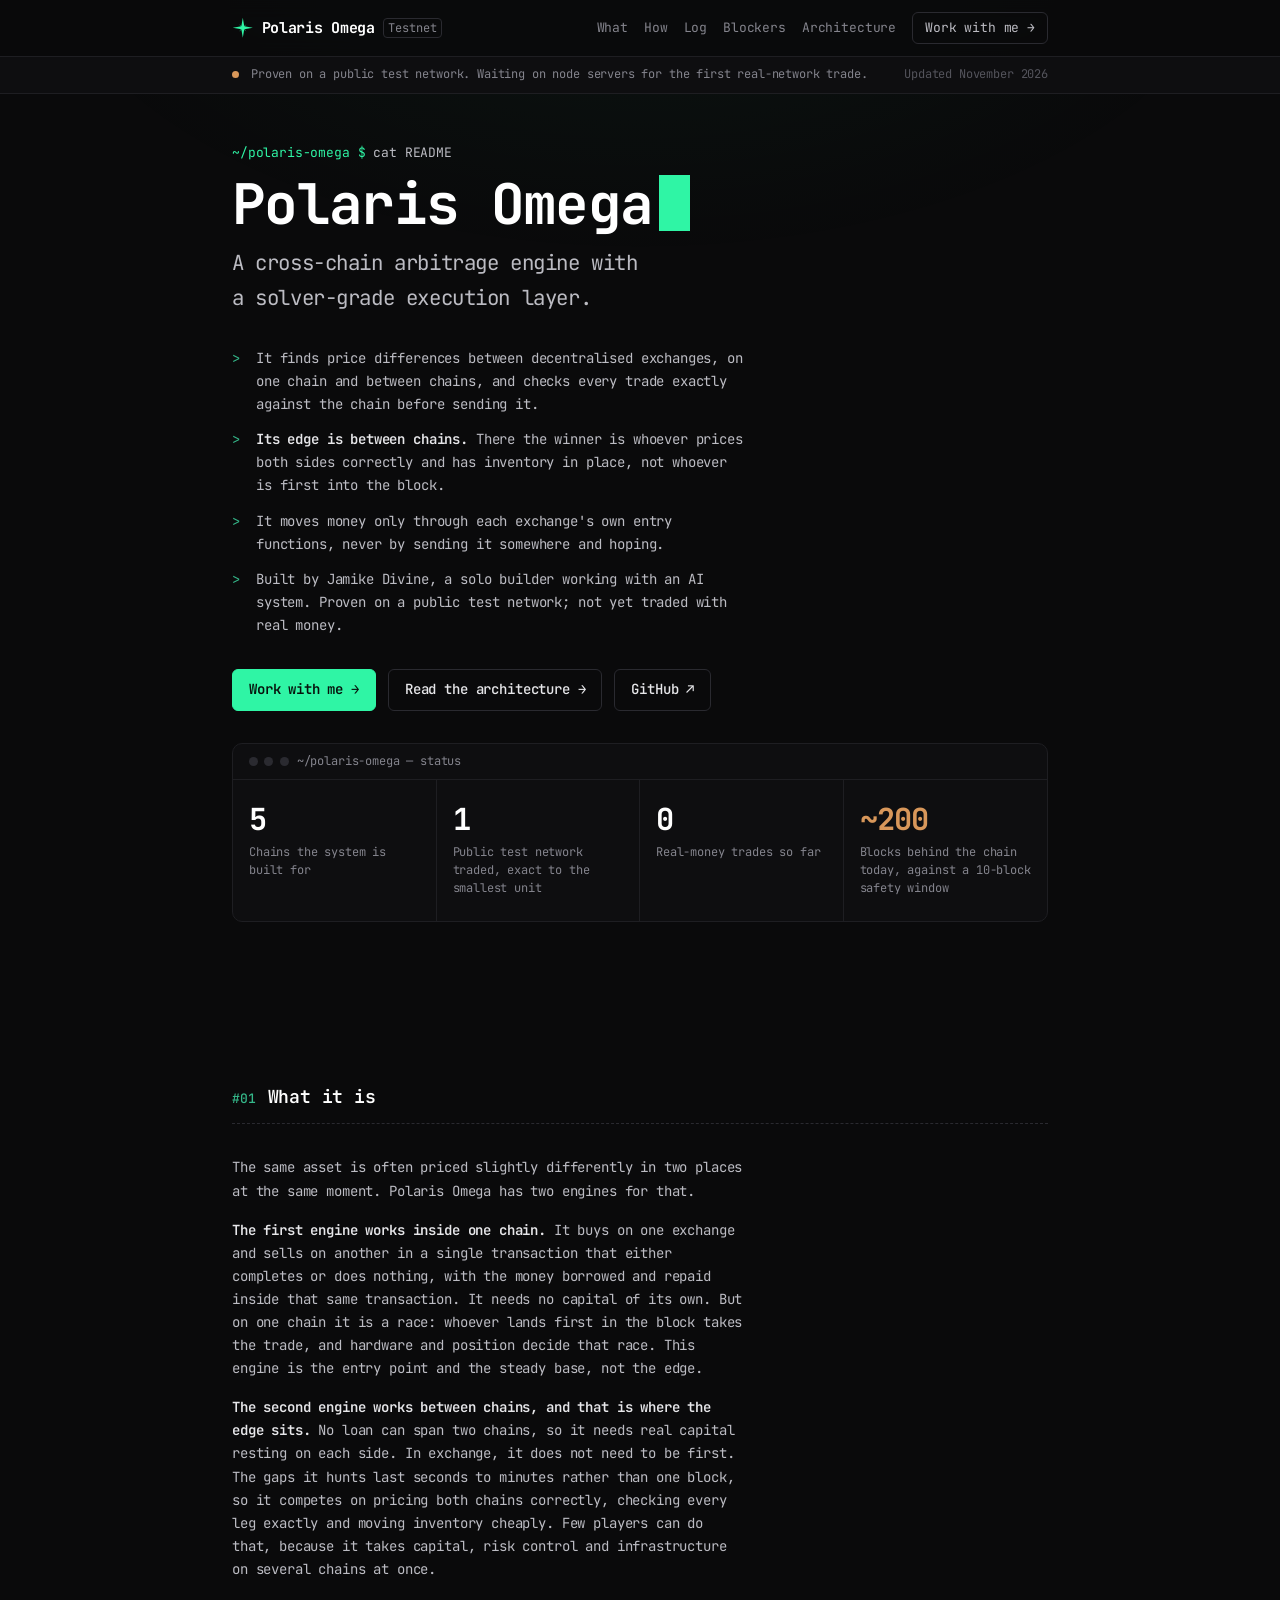
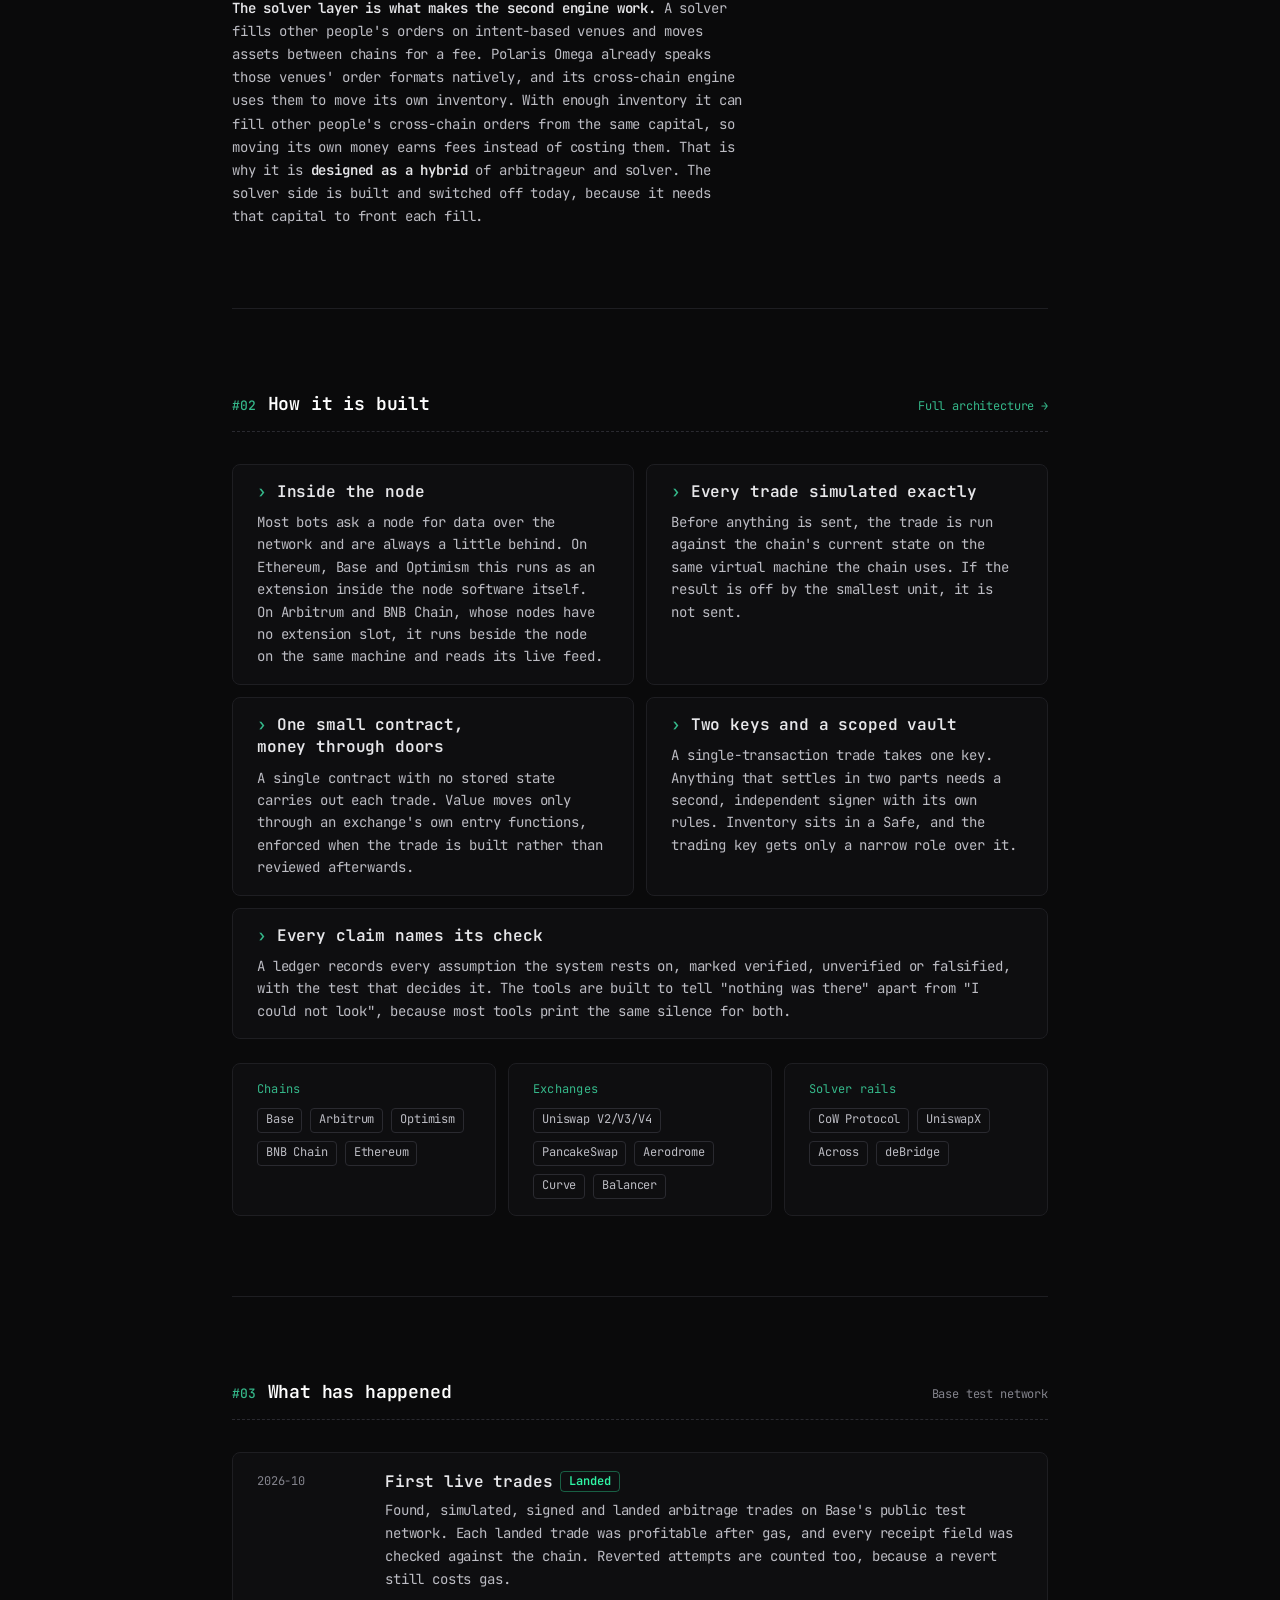
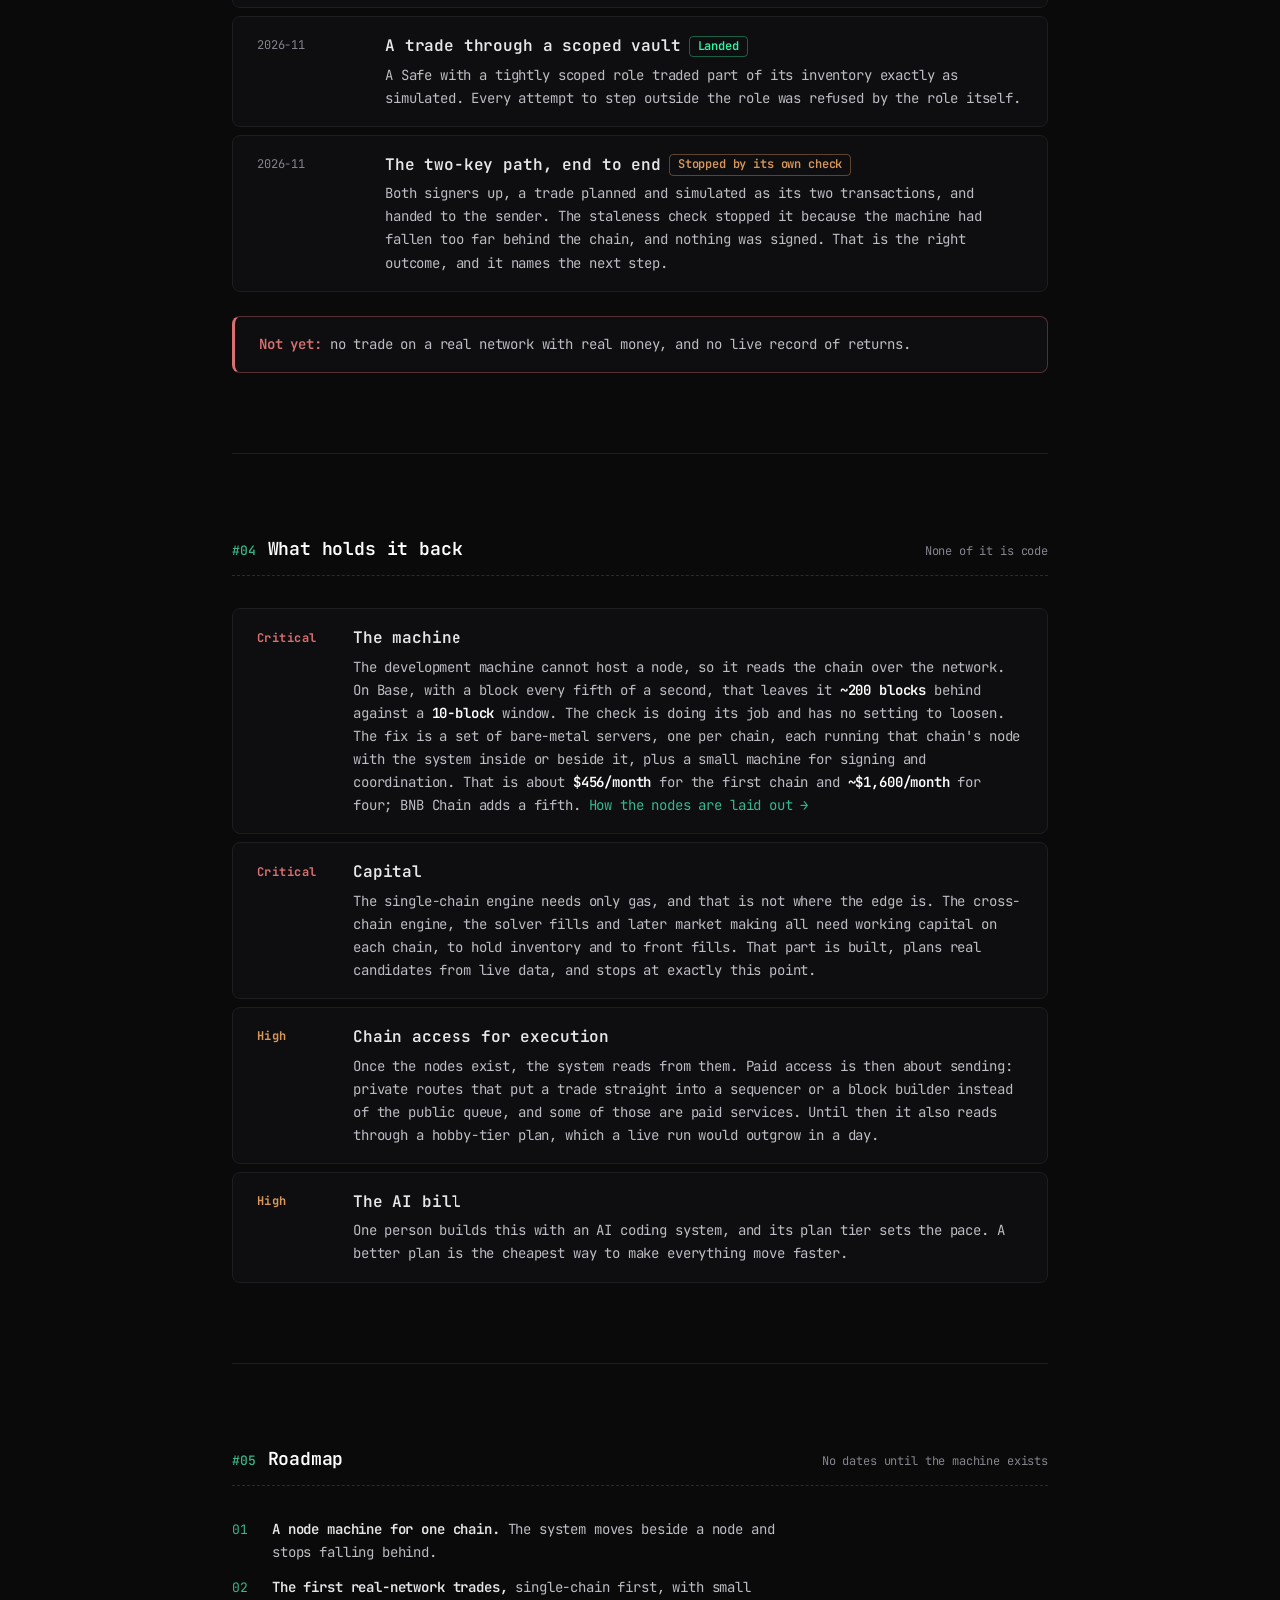
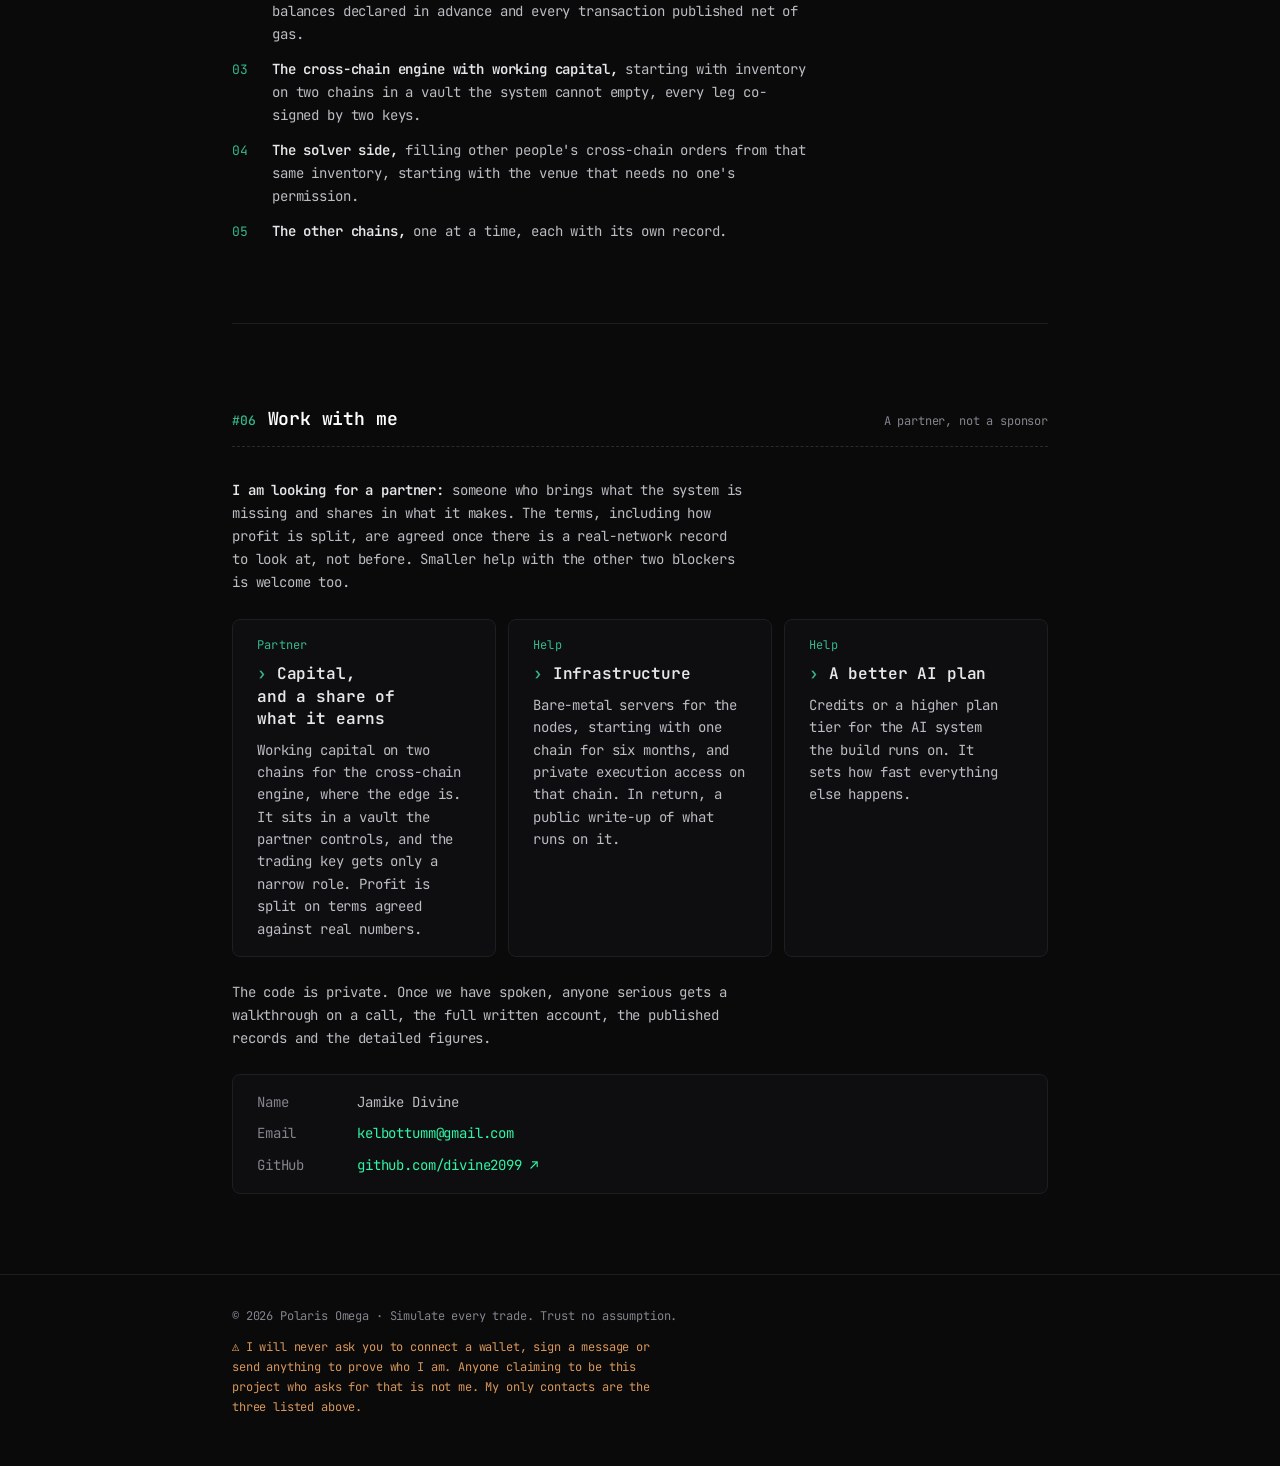
==== commit 43c54a4c: "Node servers section; machine and chain-access blockers corrected" ====
--- a/index.html
+++ b/index.html
@@ -33,7 +33,7 @@
 </header>
 
 <div class="statusbar">
-  <div class="wrap"><span class="dot" aria-hidden="true"></span><span>Proven on a public test network. Waiting on a node machine for the first real-network trade.</span><span class="upd">Updated November 2026</span></div>
+  <div class="wrap"><span class="dot" aria-hidden="true"></span><span>Proven on a public test network. Waiting on node servers for the first real-network trade.</span><span class="upd">Updated November 2026</span></div>
 </div>
 
 <main id="top">
@@ -107,9 +107,9 @@
     <section class="section" id="blockers">
       <div class="section-head"><span class="section-num">#04</span><h2 class="section-title">What holds it back</h2><span class="section-note">None of it is code</span></div>
       <div class="blockers">
-        <div class="blocker"><span class="sev crit">Critical</span><div><b>The machine</b><p>The development machine cannot host a node, so it reads the chain over the network. On Base, with a block every fifth of a second, that leaves it <span class="num">~200 blocks</span> behind against a <span class="num">10-block</span> window. The check is doing its job and has no setting to loosen. The fix is a bare-metal machine beside a node: about <span class="num">$456/month</span> for one chain, <span class="num">~$1,600/month</span> for all five.</p></div></div>
+        <div class="blocker"><span class="sev crit">Critical</span><div><b>The machine</b><p>The development machine cannot host a node, so it reads the chain over the network. On Base, with a block every fifth of a second, that leaves it <span class="num">~200 blocks</span> behind against a <span class="num">10-block</span> window. The check is doing its job and has no setting to loosen. The fix is a set of bare-metal servers, one per chain, each running that chain's node with the system inside or beside it, plus a small machine for signing and coordination. That is about <span class="num">$456/month</span> for the first chain and <span class="num">~$1,600/month</span> for four; BNB Chain adds a fifth. <a class="more" href="architecture.html#nodes">How the nodes are laid out →</a></p></div></div>
         <div class="blocker"><span class="sev crit">Critical</span><div><b>Capital</b><p>The single-chain engine needs only gas, and that is not where the edge is. The cross-chain engine, the solver fills and later market making all need working capital on each chain, to hold inventory and to front fills. That part is built, plans real candidates from live data, and stops at exactly this point.</p></div></div>
-        <div class="blocker"><span class="sev high">High</span><div><b>Chain access</b><p>A paid plan at a hobby tier: enough to test, but a live run would spend more in a day than it allows. A private endpoint removes this.</p></div></div>
+        <div class="blocker"><span class="sev high">High</span><div><b>Chain access for execution</b><p>Once the nodes exist, the system reads from them. Paid access is then about sending: private routes that put a trade straight into a sequencer or a block builder instead of the public queue, and some of those are paid services. Until then it also reads through a hobby-tier plan, which a live run would outgrow in a day.</p></div></div>
         <div class="blocker"><span class="sev high">High</span><div><b>The AI bill</b><p>One person builds this with an AI coding system, and its plan tier sets the pace. A better plan is the cheapest way to make everything move faster.</p></div></div>
       </div>
     </section>
@@ -130,7 +130,7 @@
       <div class="prose"><p><strong>I am looking for a partner:</strong> someone who brings what the system is missing and shares in what it makes. The terms, including how profit is split, are agreed once there is a real-network record to look at, not before. Smaller help with the other two blockers is welcome too.</p></div>
       <div class="cards three">
         <div class="card"><span class="k">Partner</span><h3>Capital, and a share of what it earns</h3><p>Working capital on two chains for the cross-chain engine, where the edge is. It sits in a vault the partner controls, and the trading key gets only a narrow role. Profit is split on terms agreed against real numbers.</p></div>
-        <div class="card"><span class="k">Help</span><h3>Infrastructure</h3><p>A bare-metal machine that can run a node, and a private chain endpoint, for one chain for six months. In return, a public write-up of what runs on it.</p></div>
+        <div class="card"><span class="k">Help</span><h3>Infrastructure</h3><p>Bare-metal servers for the nodes, starting with one chain for six months, and private execution access on that chain. In return, a public write-up of what runs on it.</p></div>
         <div class="card"><span class="k">Help</span><h3>A better AI plan</h3><p>Credits or a higher plan tier for the AI system the build runs on. It sets how fast everything else happens.</p></div>
       </div>
       <div class="prose"><p>The code is private. Once we have spoken, anyone serious gets a walkthrough on a call, the full written account, the published records and the detailed figures.</p></div>
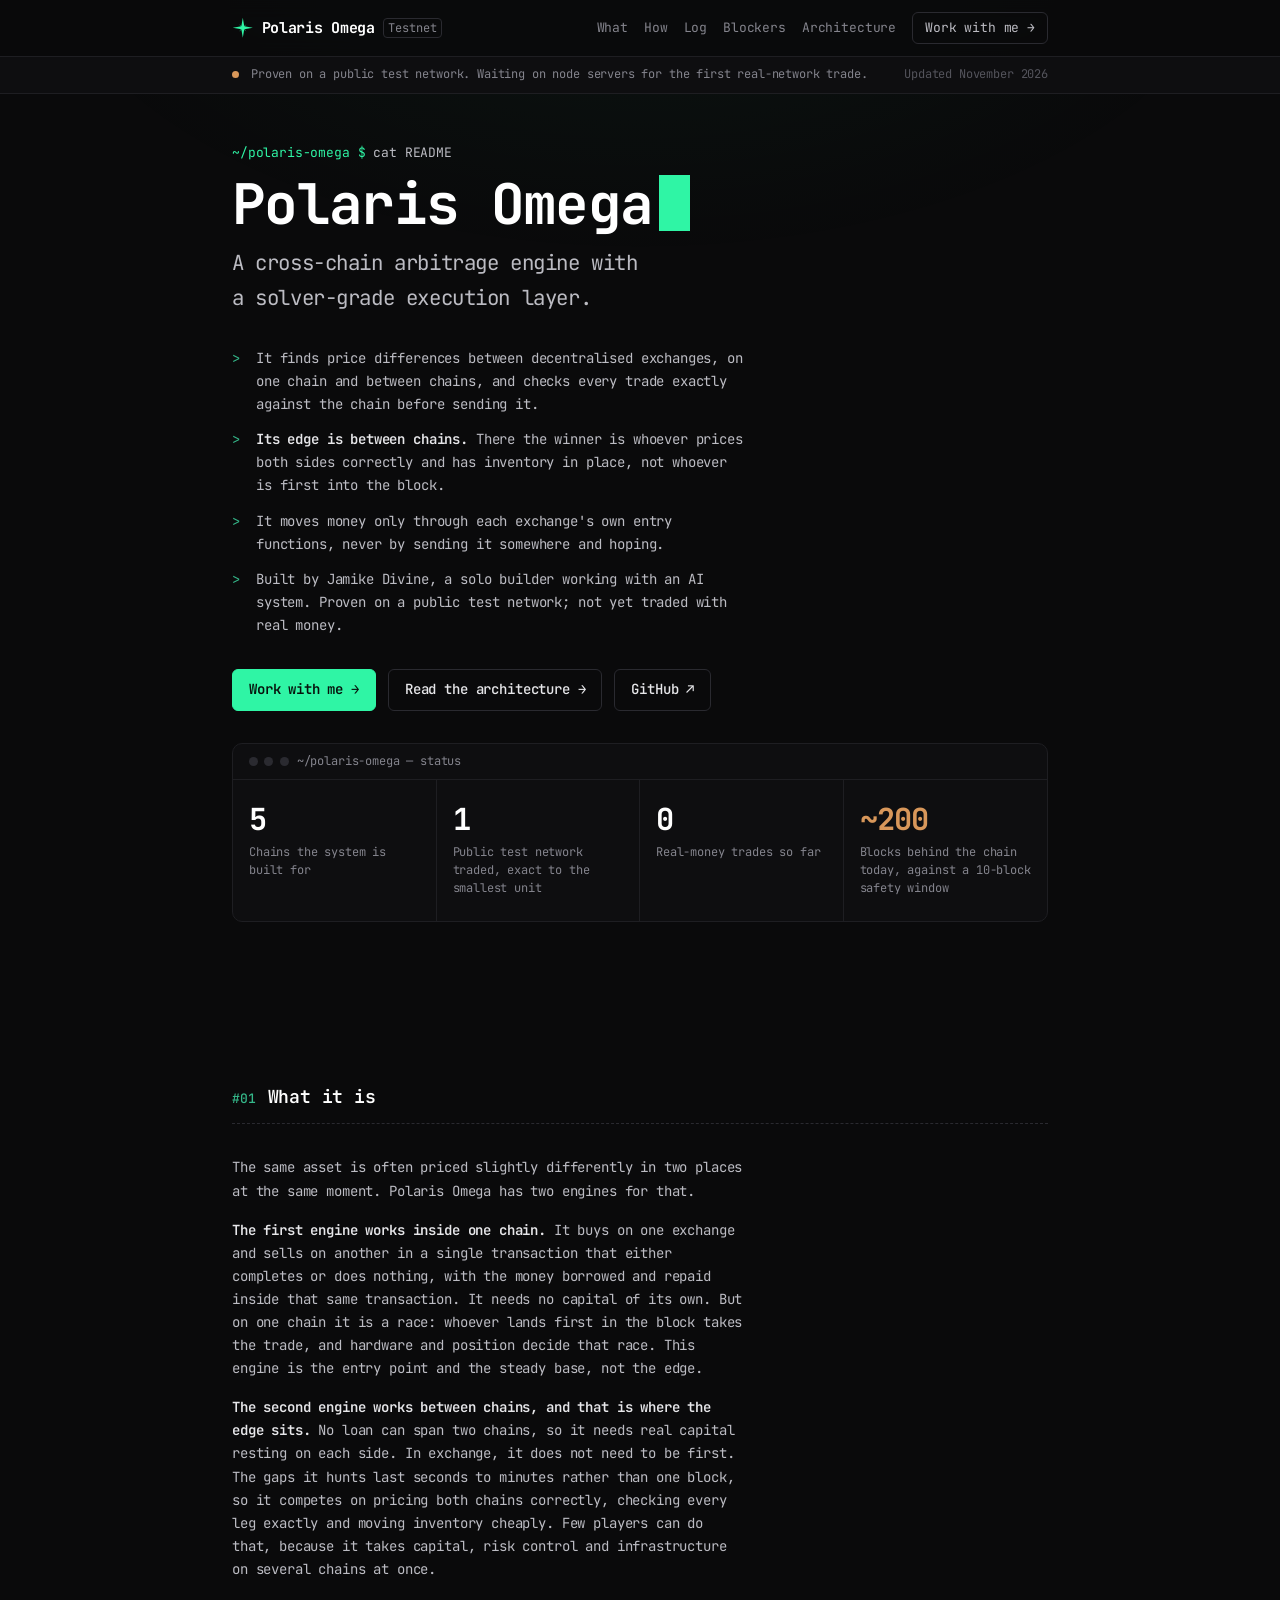
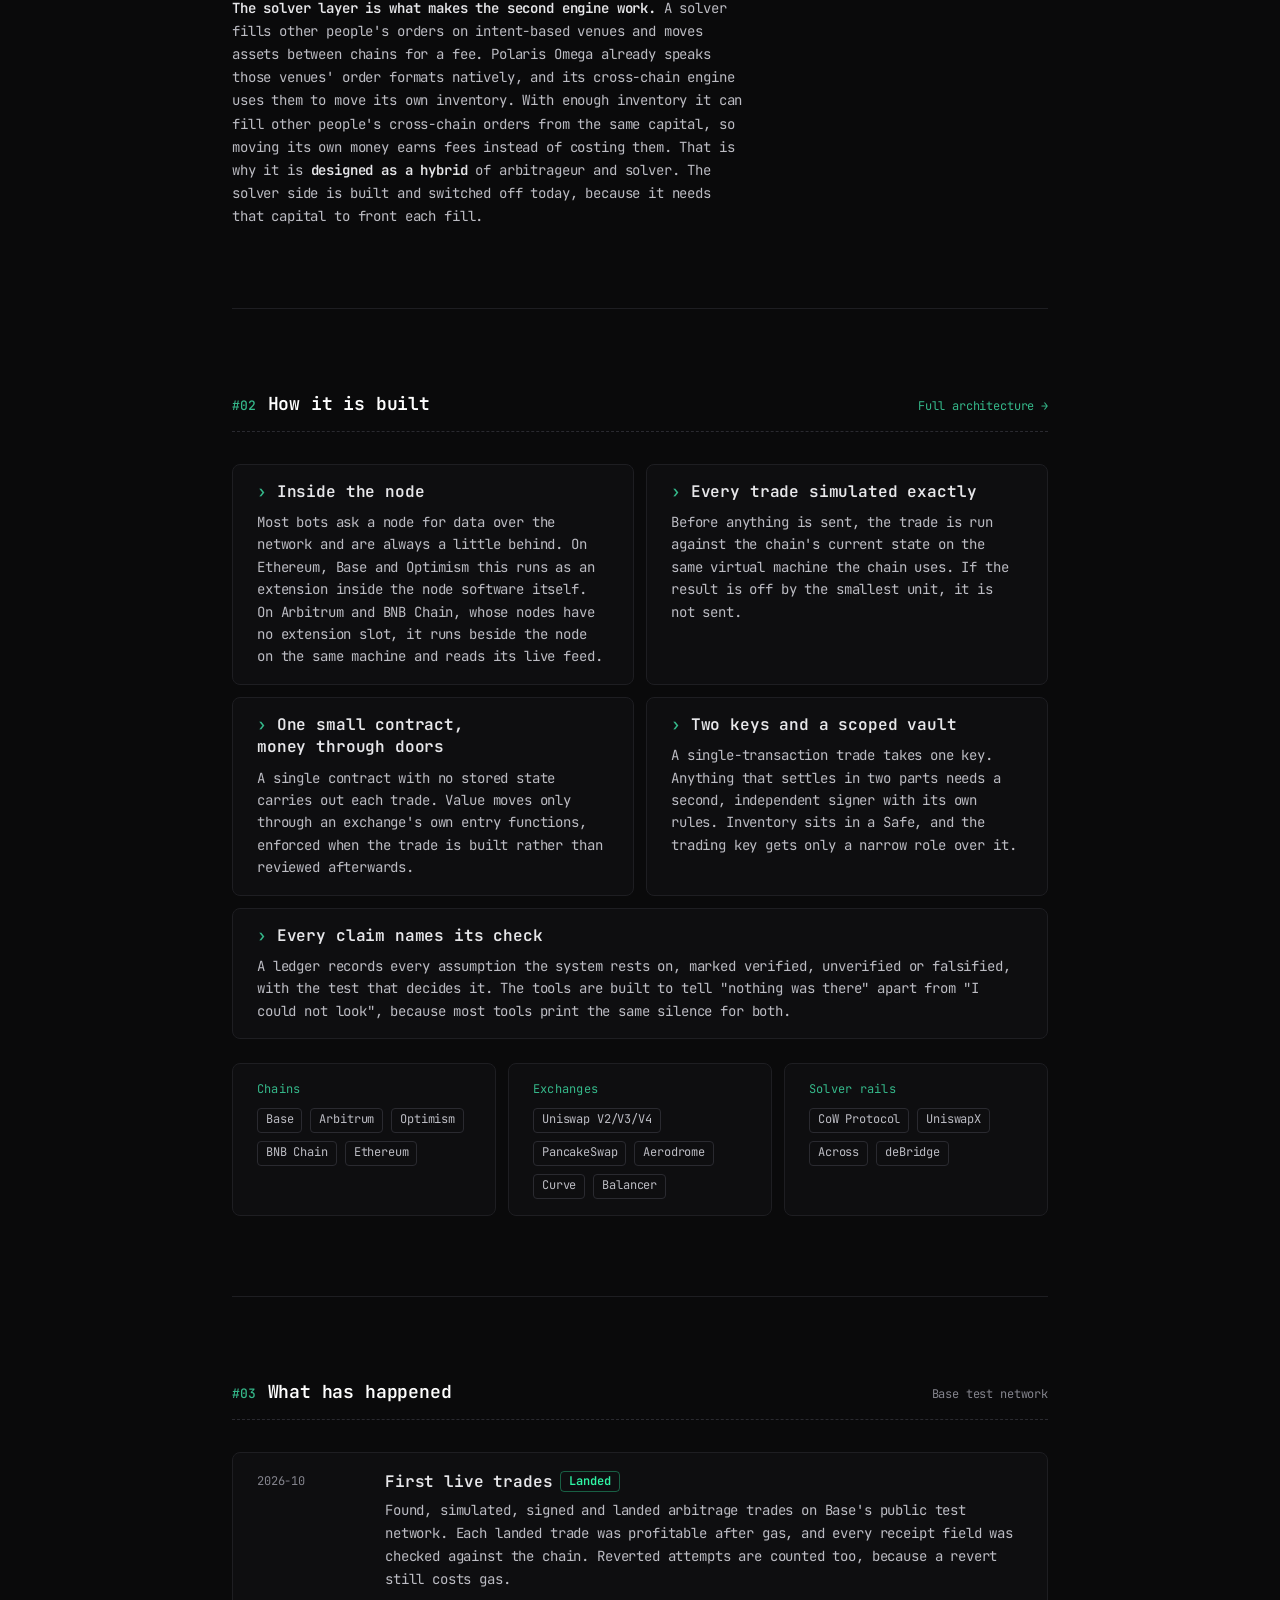
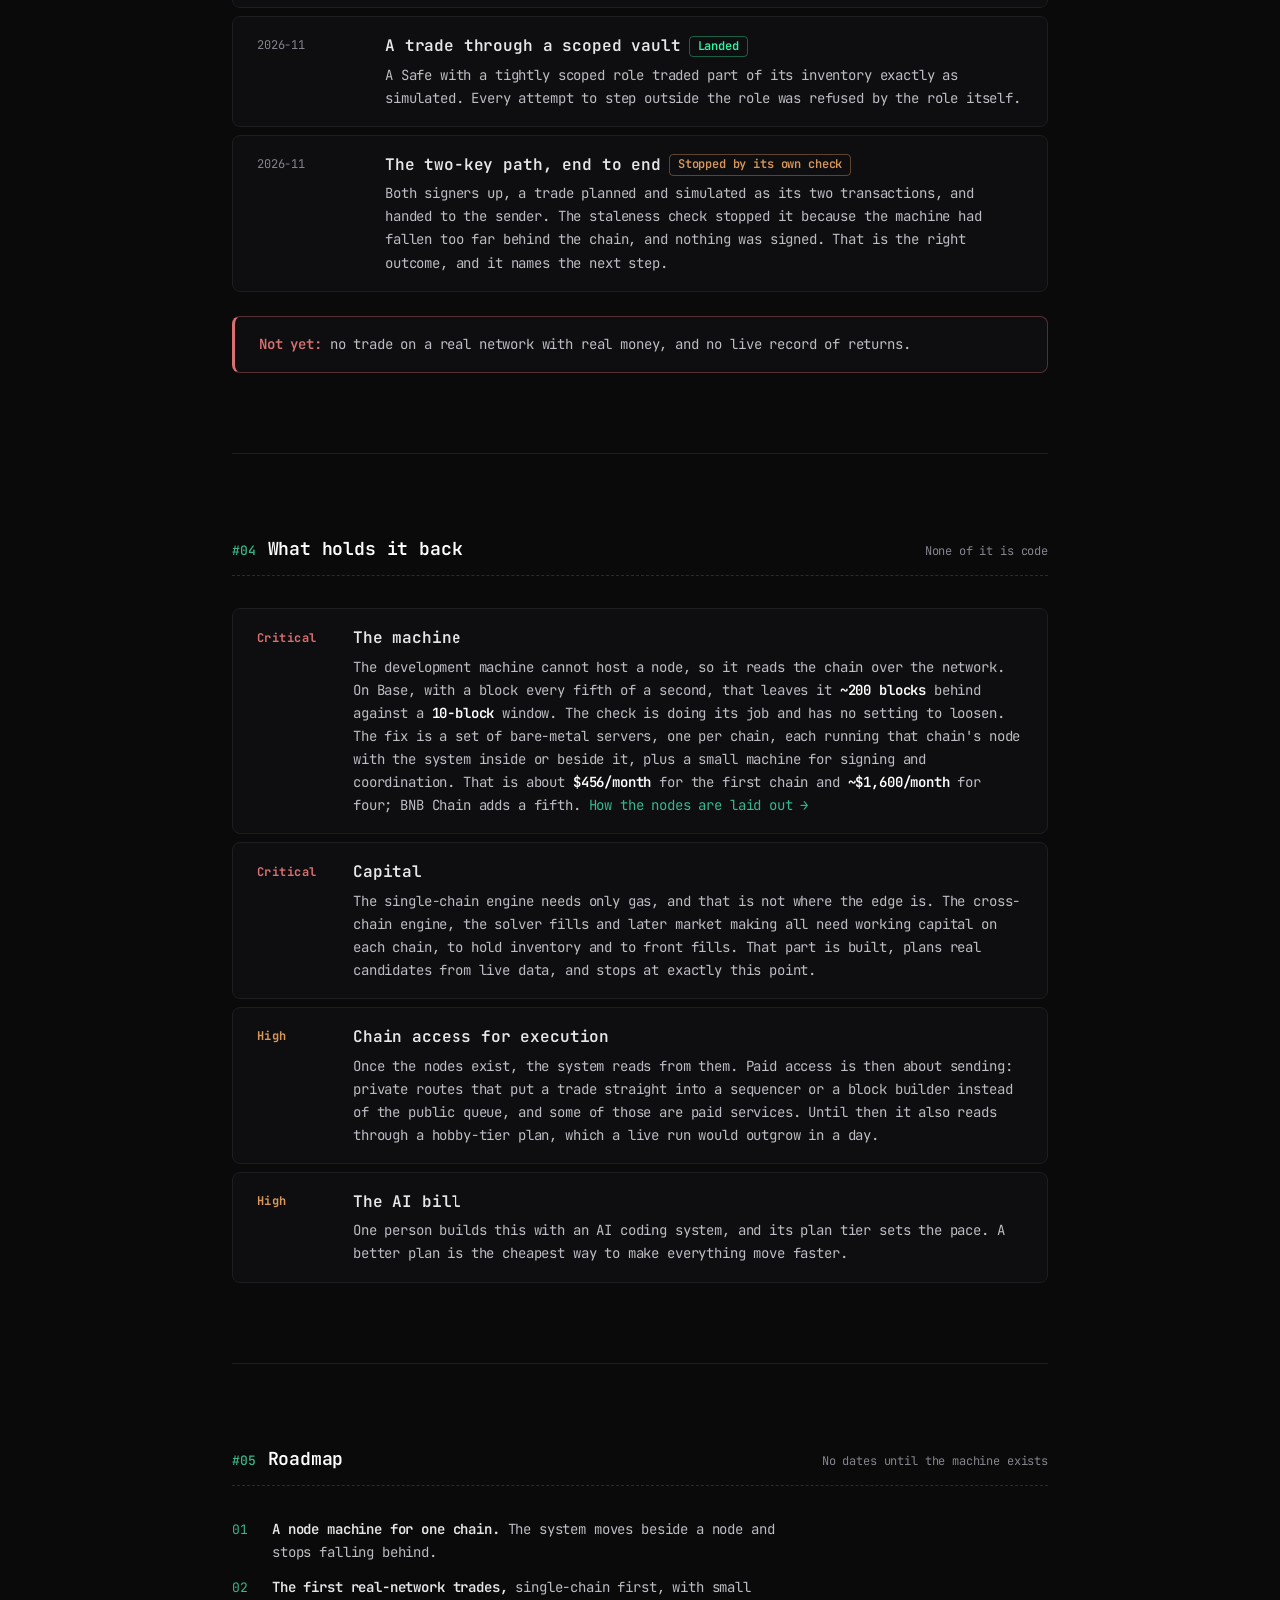
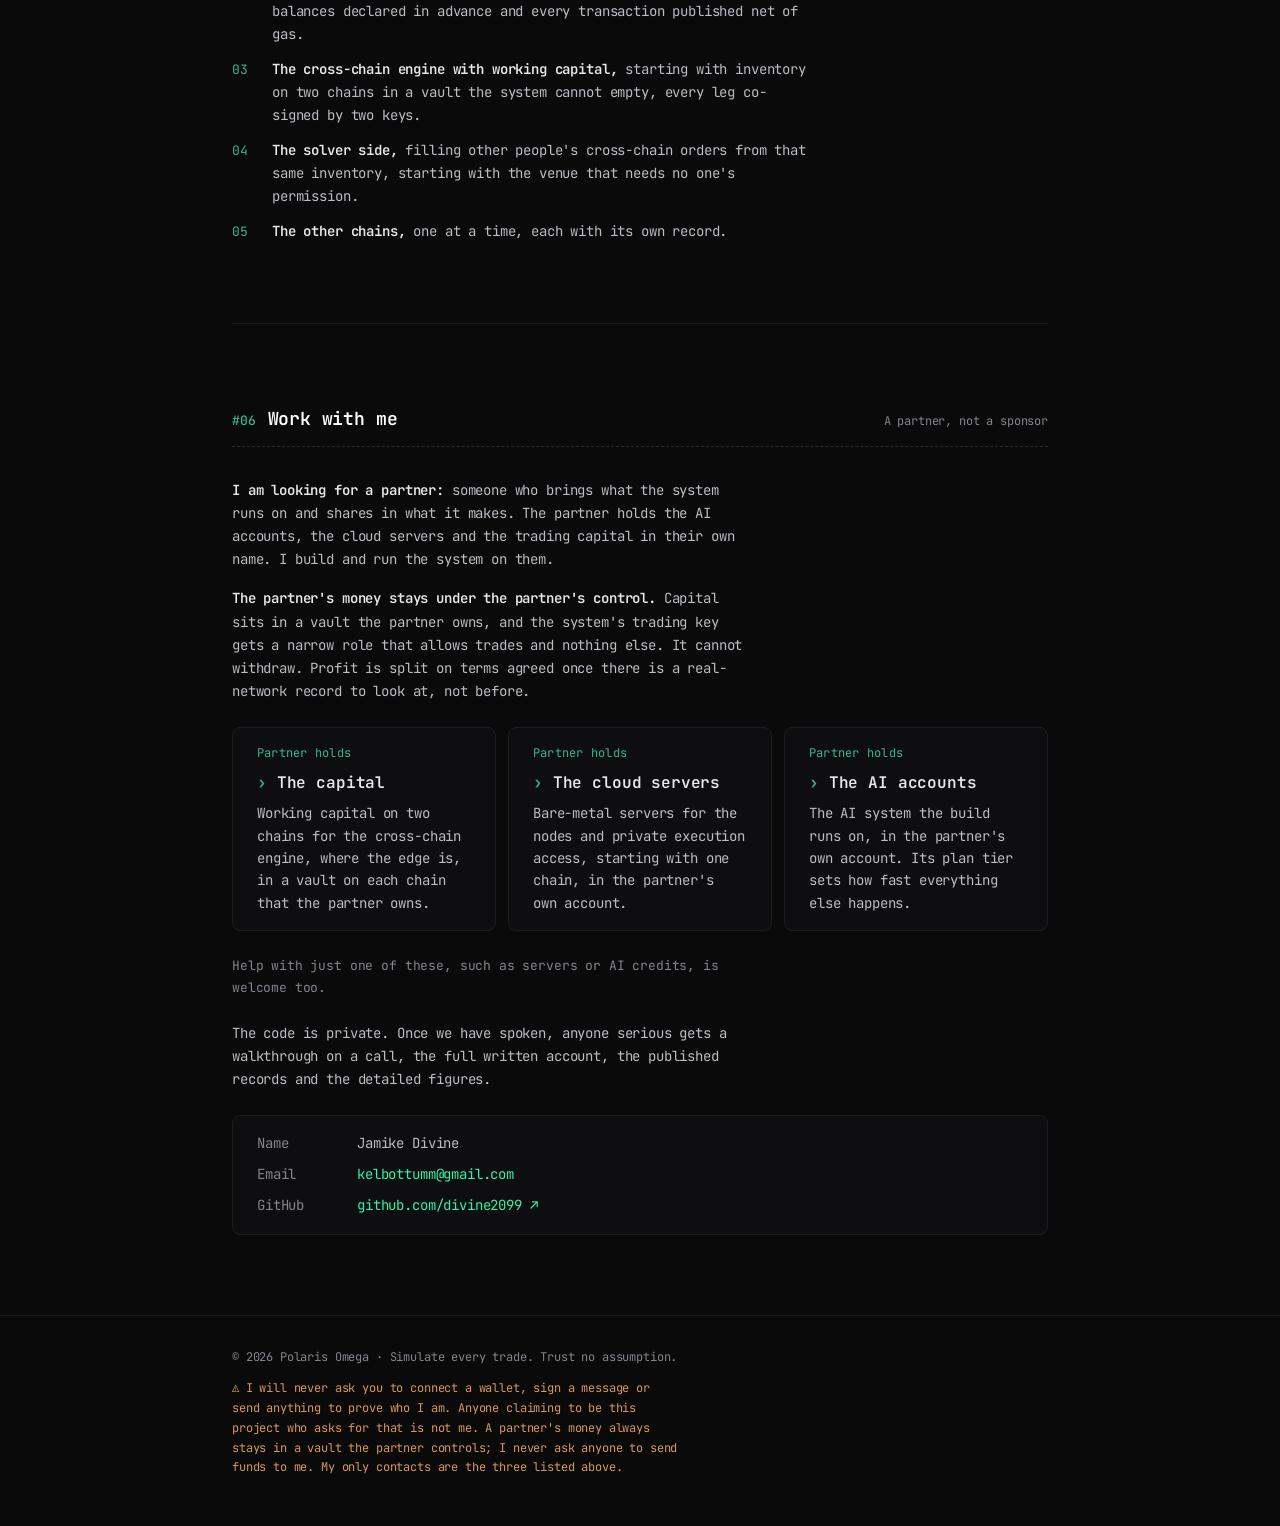
==== commit 6b0b85b2: "Partner model: partner holds accounts, servers and capital" ====
--- a/index.html
+++ b/index.html
@@ -127,12 +127,16 @@
 
     <section class="section" id="help">
       <div class="section-head"><span class="section-num">#06</span><h2 class="section-title">Work with me</h2><span class="section-note">A partner, not a sponsor</span></div>
-      <div class="prose"><p><strong>I am looking for a partner:</strong> someone who brings what the system is missing and shares in what it makes. The terms, including how profit is split, are agreed once there is a real-network record to look at, not before. Smaller help with the other two blockers is welcome too.</p></div>
+      <div class="prose">
+        <p><strong>I am looking for a partner:</strong> someone who brings what the system runs on and shares in what it makes. The partner holds the AI accounts, the cloud servers and the trading capital in their own name. I build and run the system on them.</p>
+        <p><strong>The partner's money stays under the partner's control.</strong> Capital sits in a vault the partner owns, and the system's trading key gets a narrow role that allows trades and nothing else. It cannot withdraw. Profit is split on terms agreed once there is a real-network record to look at, not before.</p>
+      </div>
       <div class="cards three">
-        <div class="card"><span class="k">Partner</span><h3>Capital, and a share of what it earns</h3><p>Working capital on two chains for the cross-chain engine, where the edge is. It sits in a vault the partner controls, and the trading key gets only a narrow role. Profit is split on terms agreed against real numbers.</p></div>
-        <div class="card"><span class="k">Help</span><h3>Infrastructure</h3><p>Bare-metal servers for the nodes, starting with one chain for six months, and private execution access on that chain. In return, a public write-up of what runs on it.</p></div>
-        <div class="card"><span class="k">Help</span><h3>A better AI plan</h3><p>Credits or a higher plan tier for the AI system the build runs on. It sets how fast everything else happens.</p></div>
+        <div class="card"><span class="k">Partner holds</span><h3>The capital</h3><p>Working capital on two chains for the cross-chain engine, where the edge is, in a vault on each chain that the partner owns.</p></div>
+        <div class="card"><span class="k">Partner holds</span><h3>The cloud servers</h3><p>Bare-metal servers for the nodes and private execution access, starting with one chain, in the partner's own account.</p></div>
+        <div class="card"><span class="k">Partner holds</span><h3>The AI accounts</h3><p>The AI system the build runs on, in the partner's own account. Its plan tier sets how fast everything else happens.</p></div>
       </div>
+      <p class="aside">Help with just one of these, such as servers or AI credits, is welcome too.</p>
       <div class="prose"><p>The code is private. Once we have spoken, anyone serious gets a walkthrough on a call, the full written account, the published records and the detailed figures.</p></div>
       <div class="contact">
         <div class="line"><span class="key">Name</span><span class="val">Jamike Divine</span></div>
@@ -147,7 +151,7 @@
 <footer>
   <div class="wrap">
     <span>© 2026 Polaris Omega · Simulate every trade. Trust no assumption.</span>
-    <span class="warn">⚠ I will never ask you to connect a wallet, sign a message or send anything to prove who I am. Anyone claiming to be this project who asks for that is not me. My only contacts are the three listed above.</span>
+    <span class="warn">⚠ I will never ask you to connect a wallet, sign a message or send anything to prove who I am. Anyone claiming to be this project who asks for that is not me. A partner's money always stays in a vault the partner controls; I never ask anyone to send funds to me. My only contacts are the three listed above.</span>
   </div>
 </footer>
 
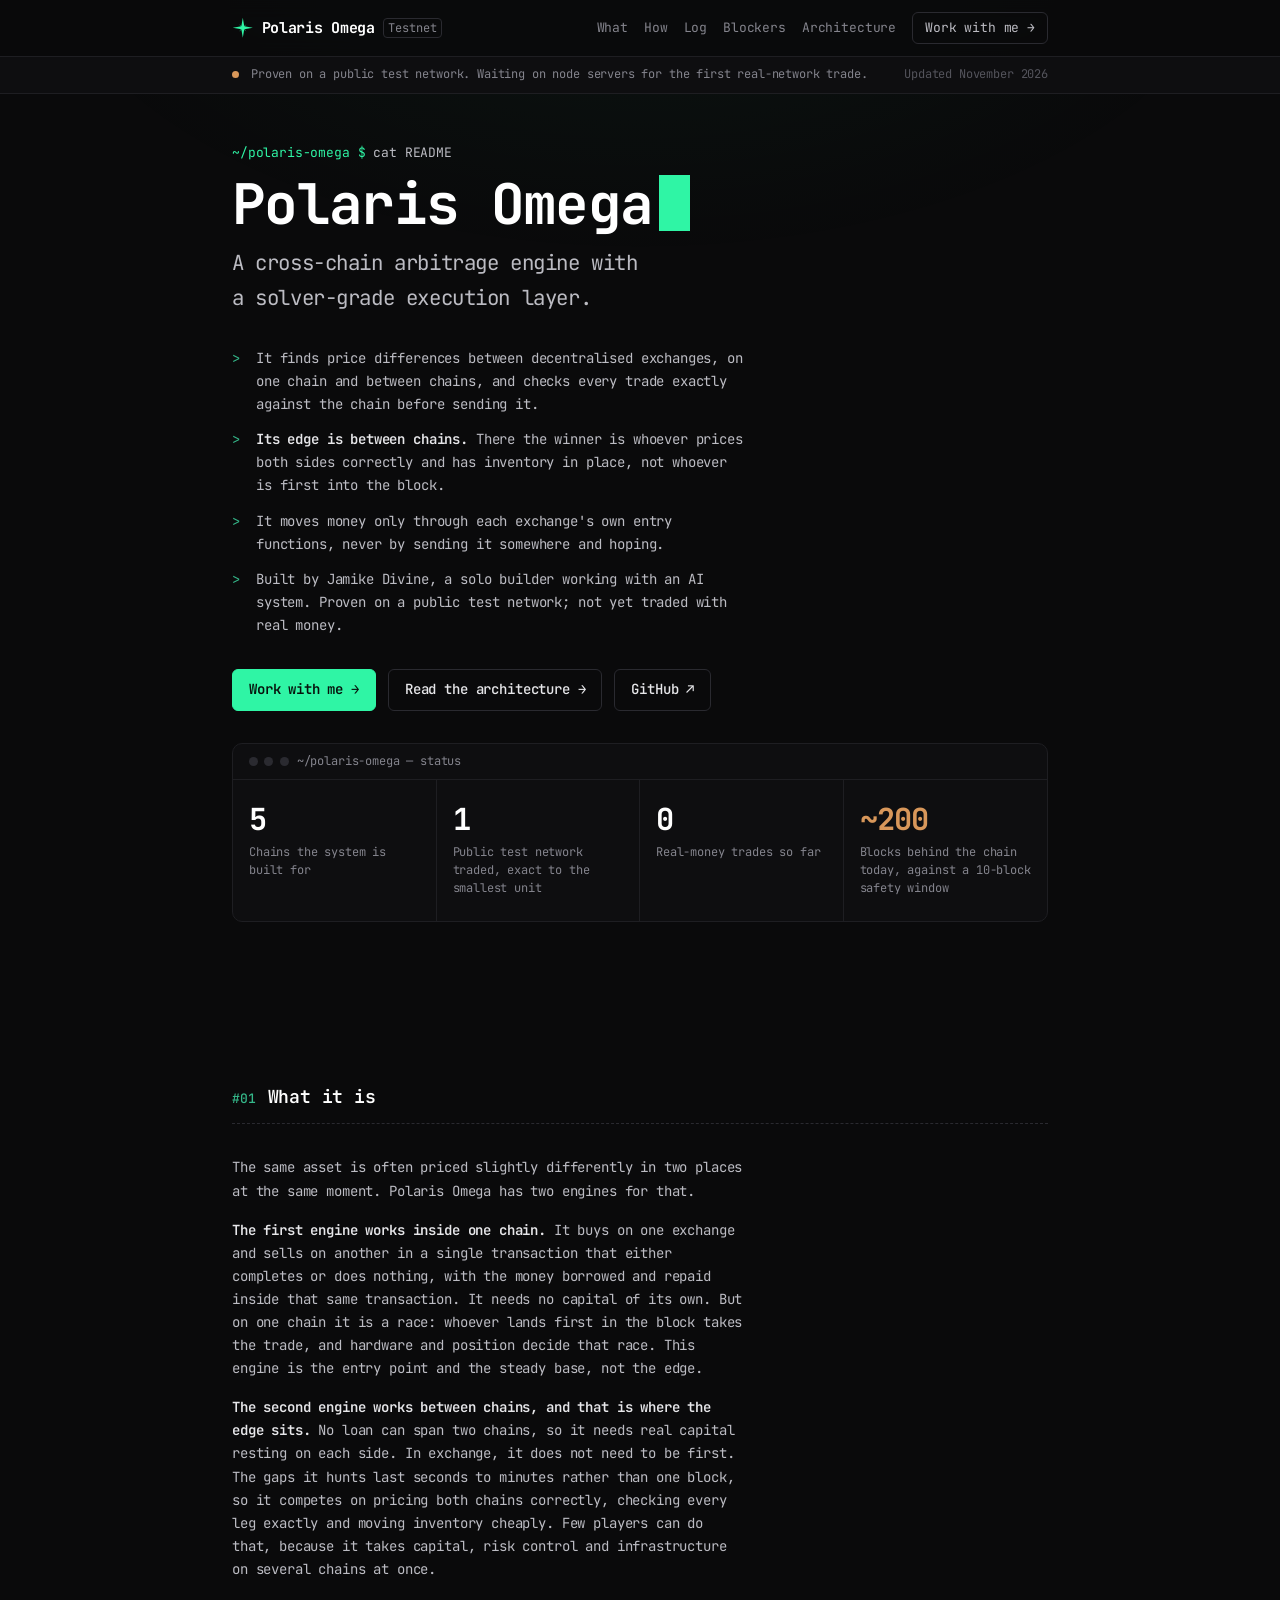
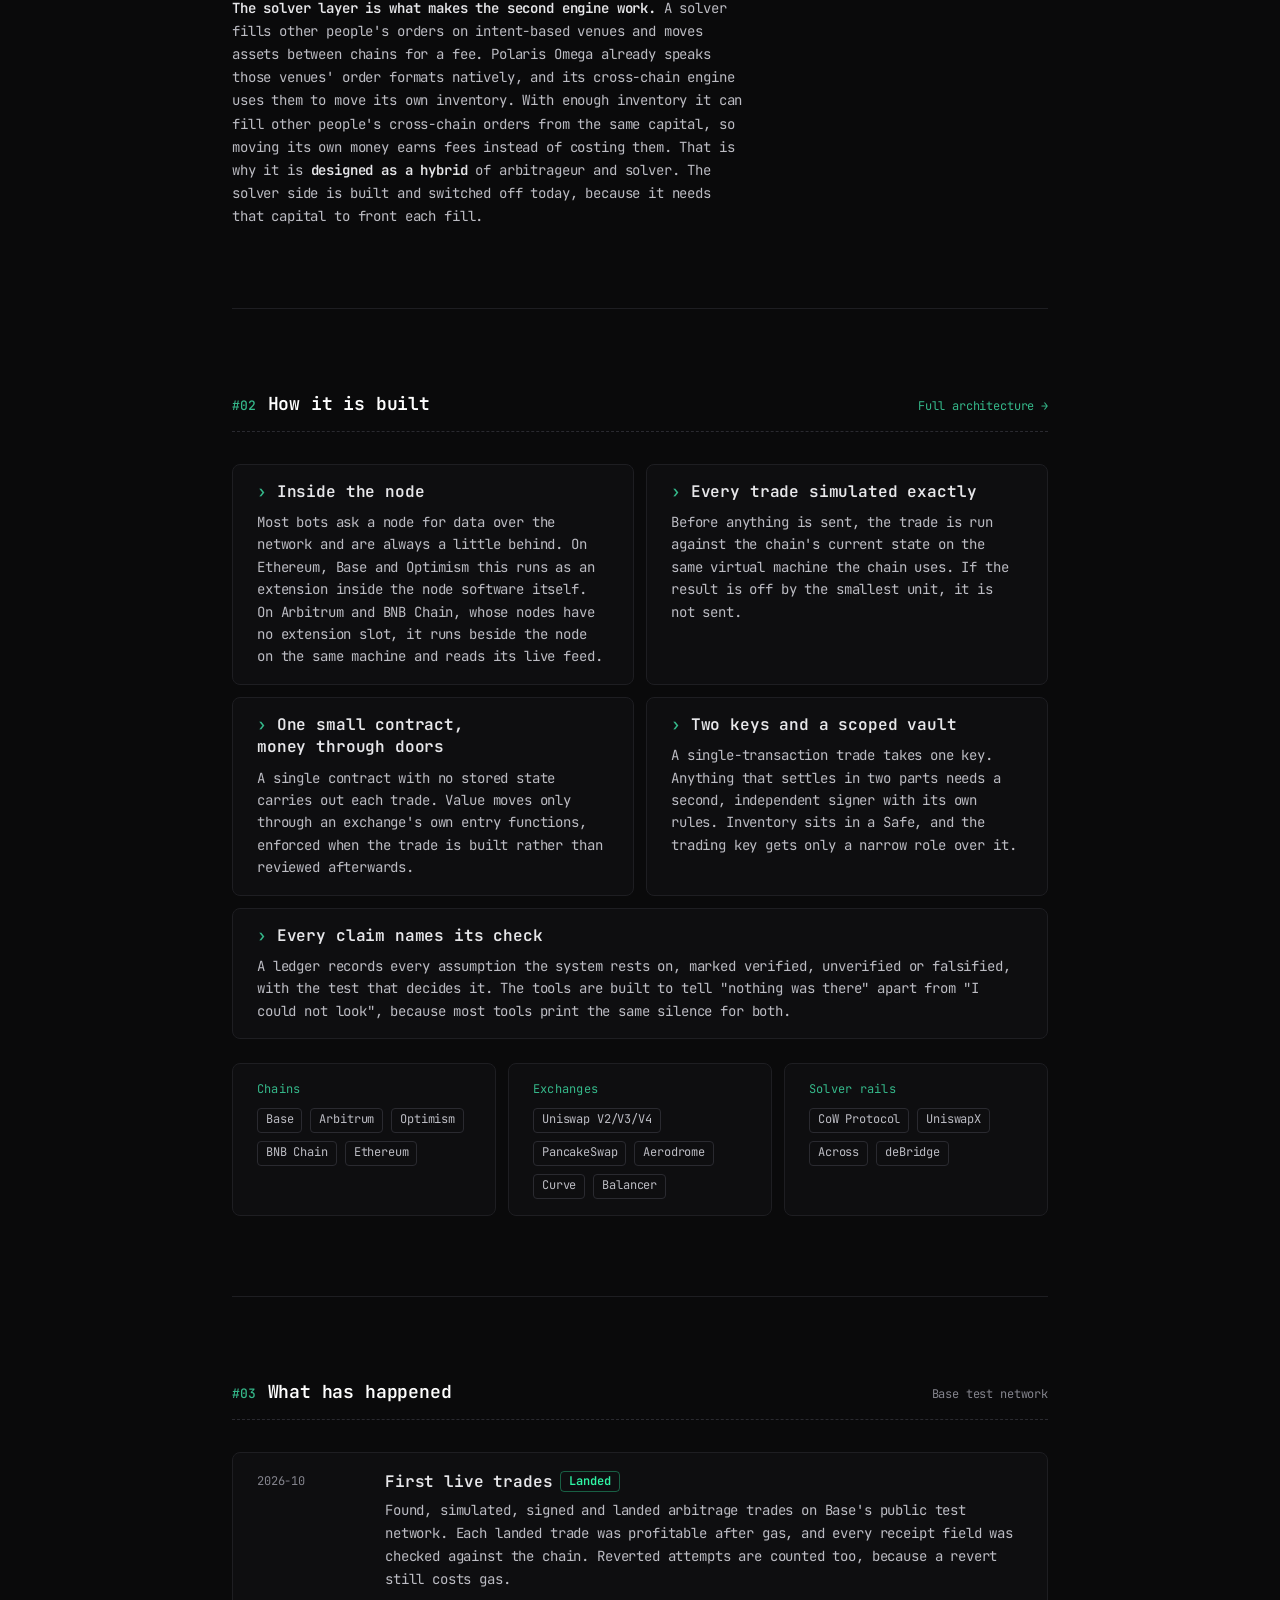
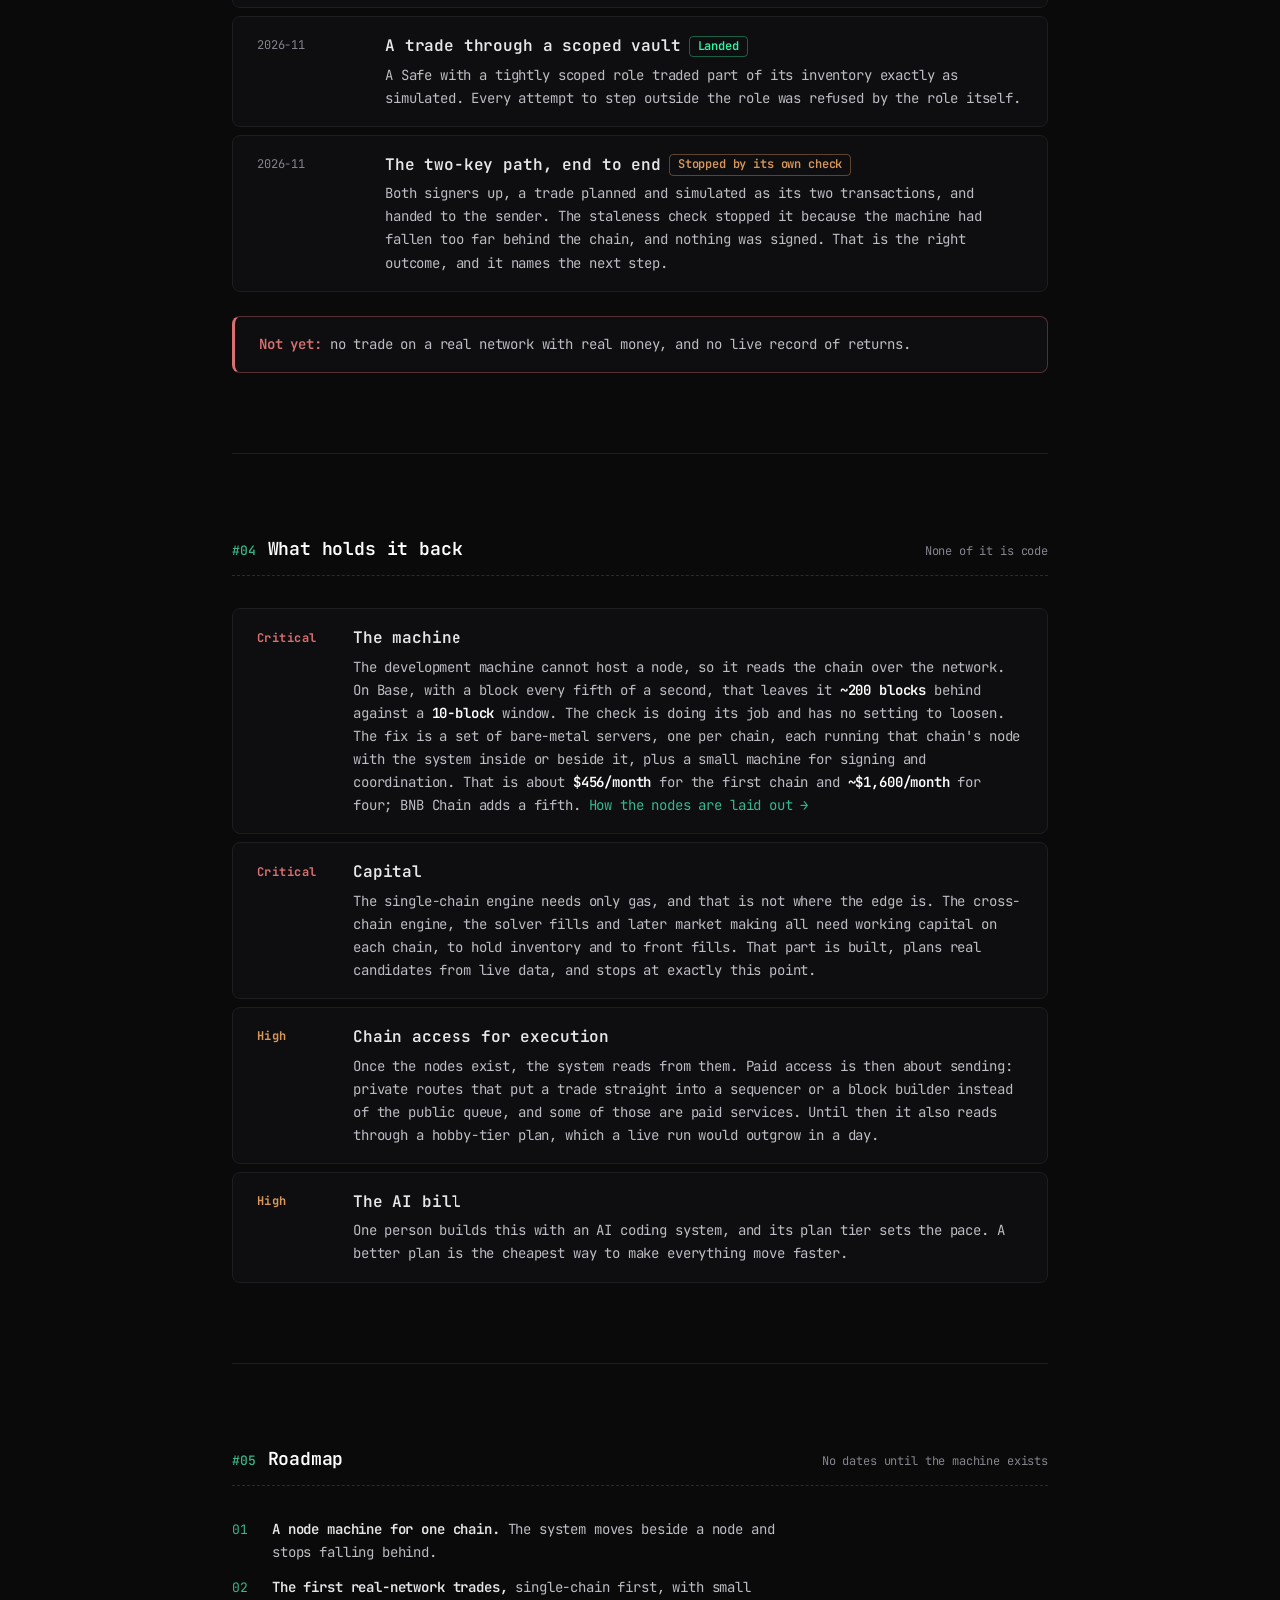
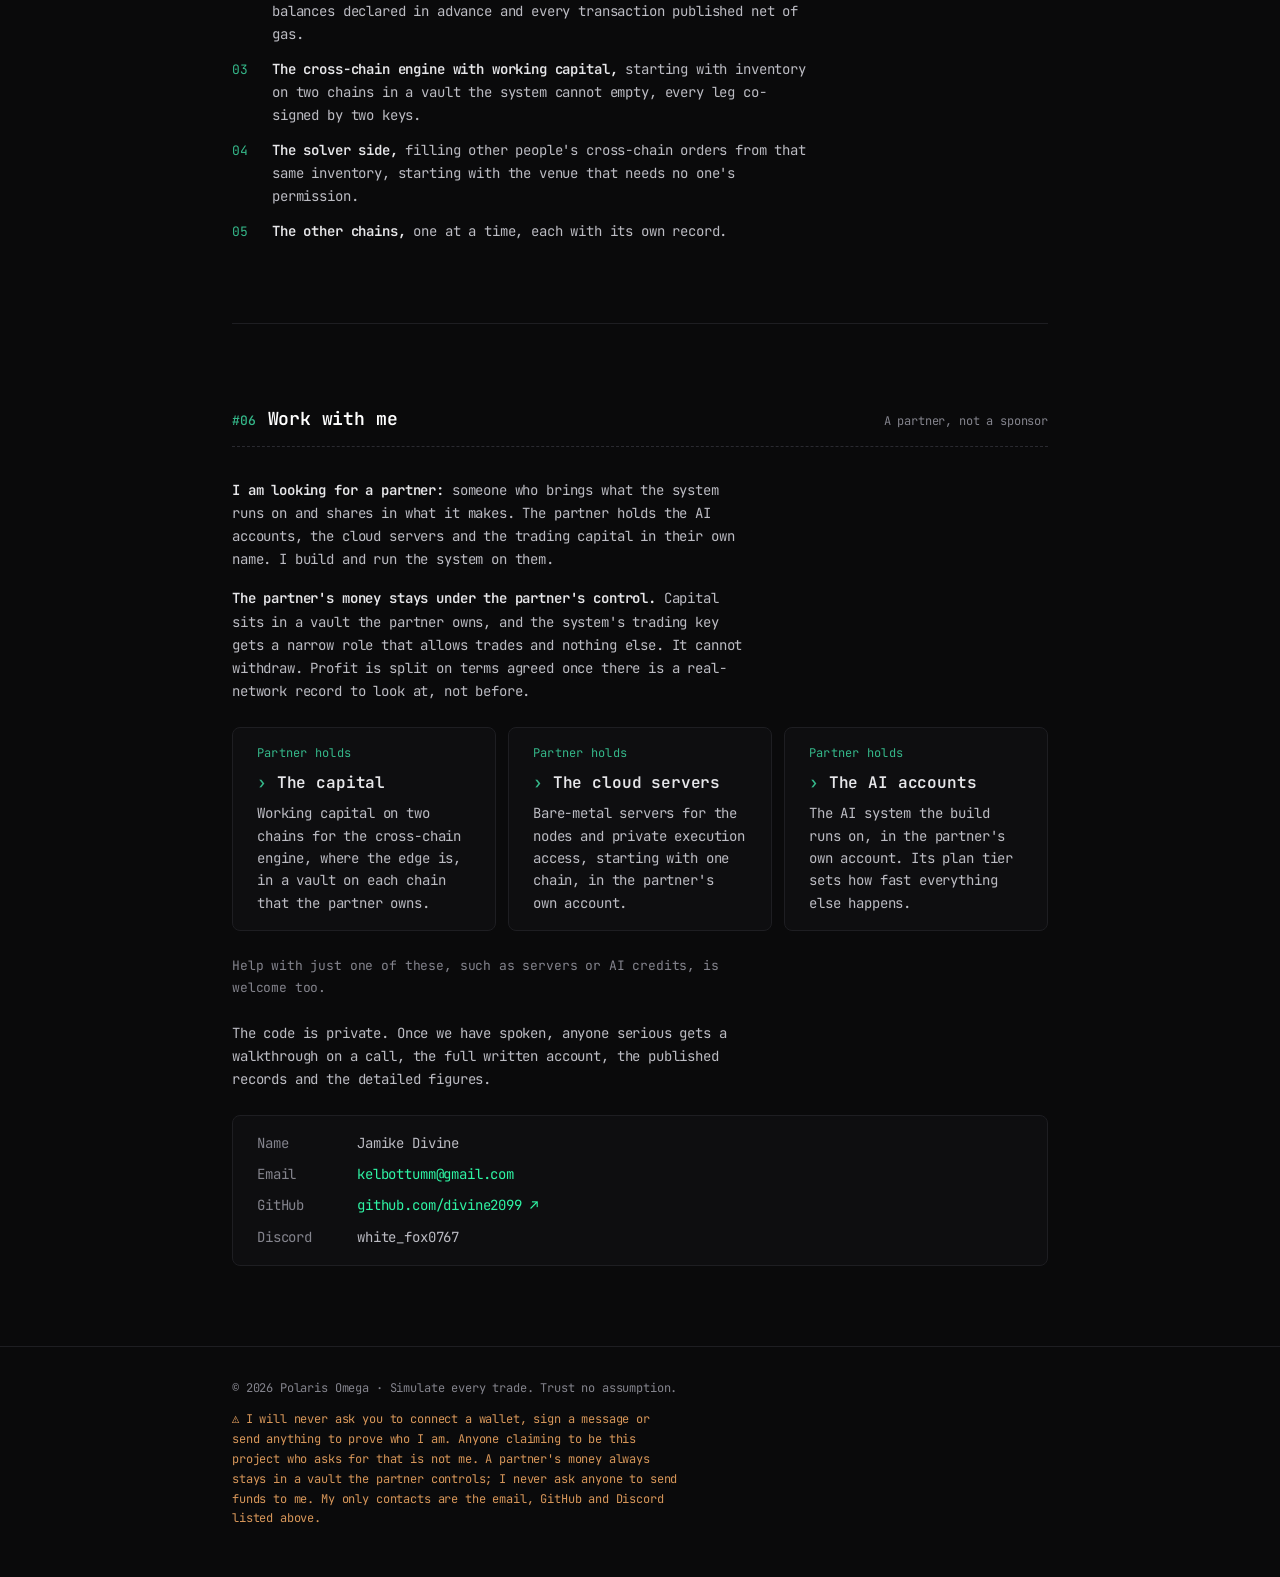
==== commit 9a3bfaf2: "Add Discord contact" ====
--- a/index.html
+++ b/index.html
@@ -142,6 +142,7 @@
         <div class="line"><span class="key">Name</span><span class="val">Jamike Divine</span></div>
         <div class="line"><span class="key">Email</span><a class="val" href="mailto:kelbottumm@gmail.com">kelbottumm@gmail.com</a></div>
         <div class="line"><span class="key">GitHub</span><a href="https://github.com/divine2099">github.com/divine2099 ↗</a></div>
+        <div class="line"><span class="key">Discord</span><span class="val">white_fox0767</span></div>
       </div>
     </section>
 
@@ -151,7 +152,7 @@
 <footer>
   <div class="wrap">
     <span>© 2026 Polaris Omega · Simulate every trade. Trust no assumption.</span>
-    <span class="warn">⚠ I will never ask you to connect a wallet, sign a message or send anything to prove who I am. Anyone claiming to be this project who asks for that is not me. A partner's money always stays in a vault the partner controls; I never ask anyone to send funds to me. My only contacts are the three listed above.</span>
+    <span class="warn">⚠ I will never ask you to connect a wallet, sign a message or send anything to prove who I am. Anyone claiming to be this project who asks for that is not me. A partner's money always stays in a vault the partner controls; I never ask anyone to send funds to me. My only contacts are the email, GitHub and Discord listed above.</span>
   </div>
 </footer>
 
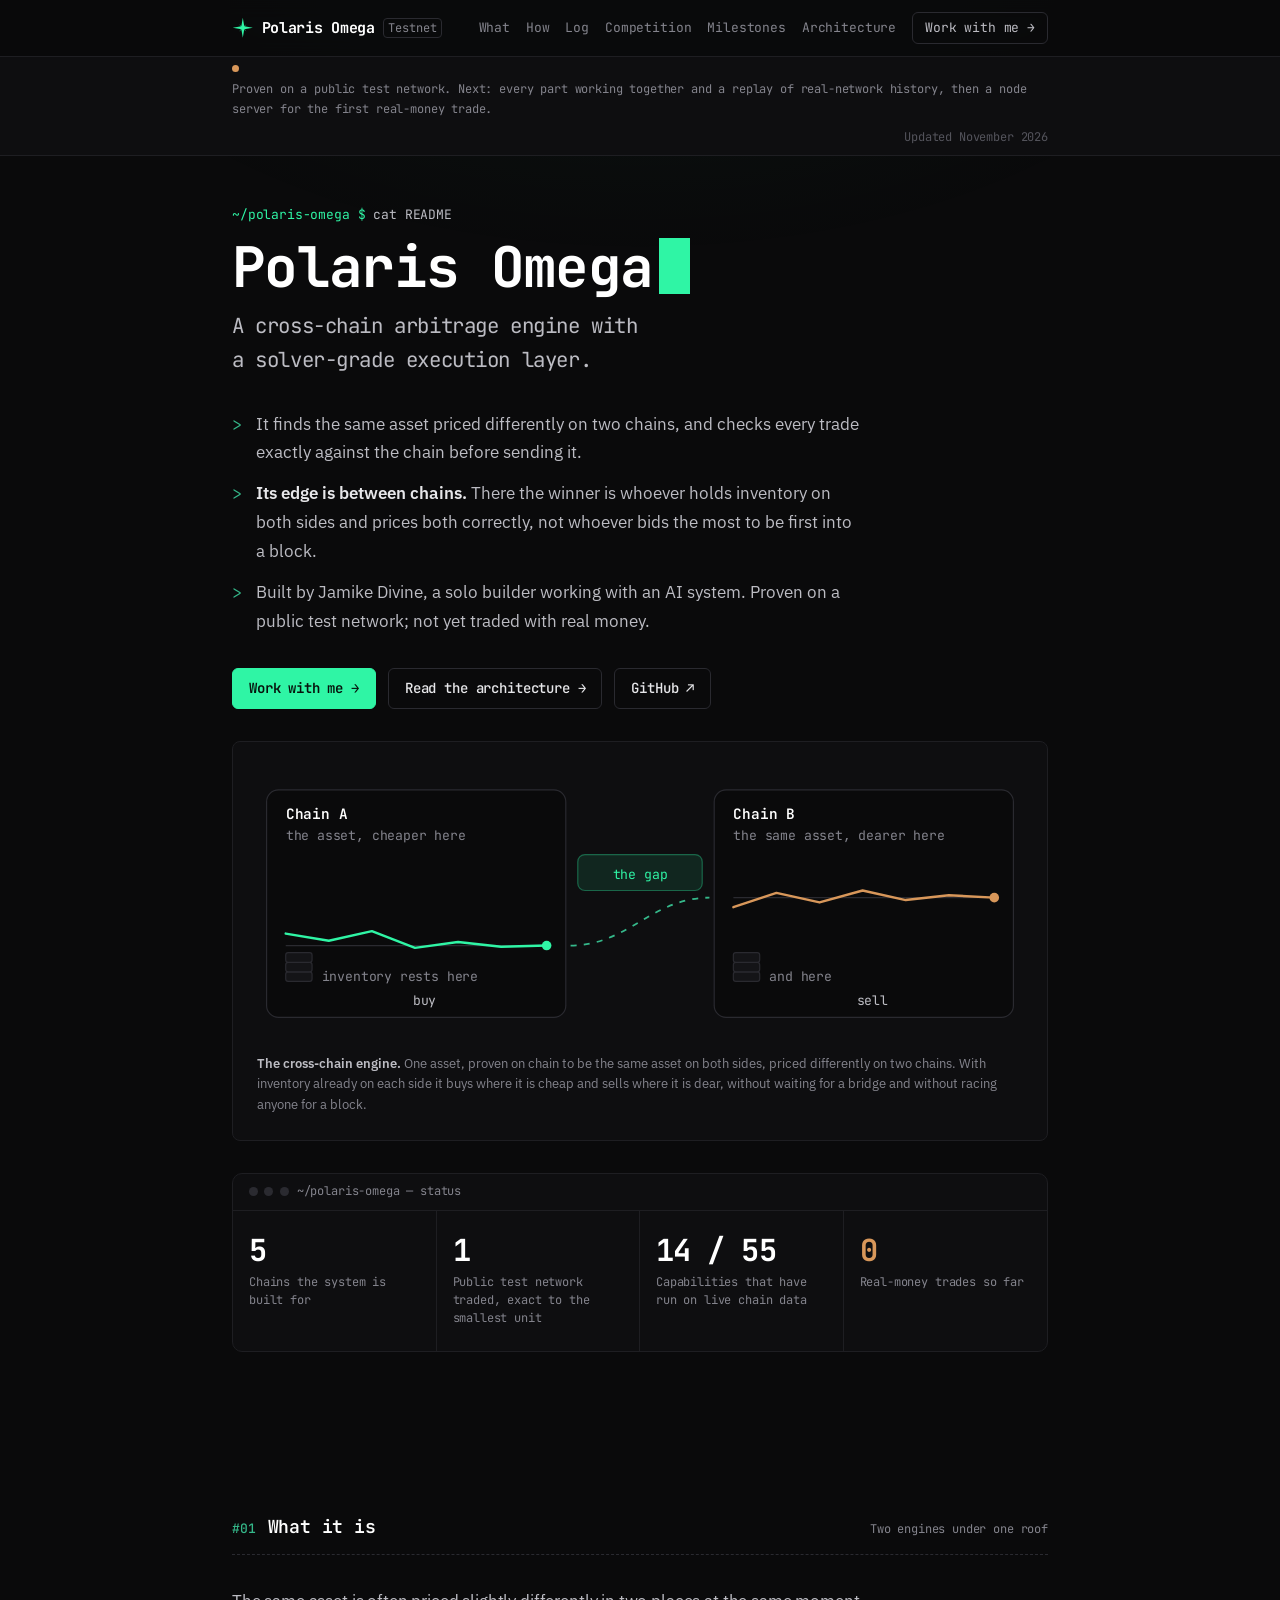
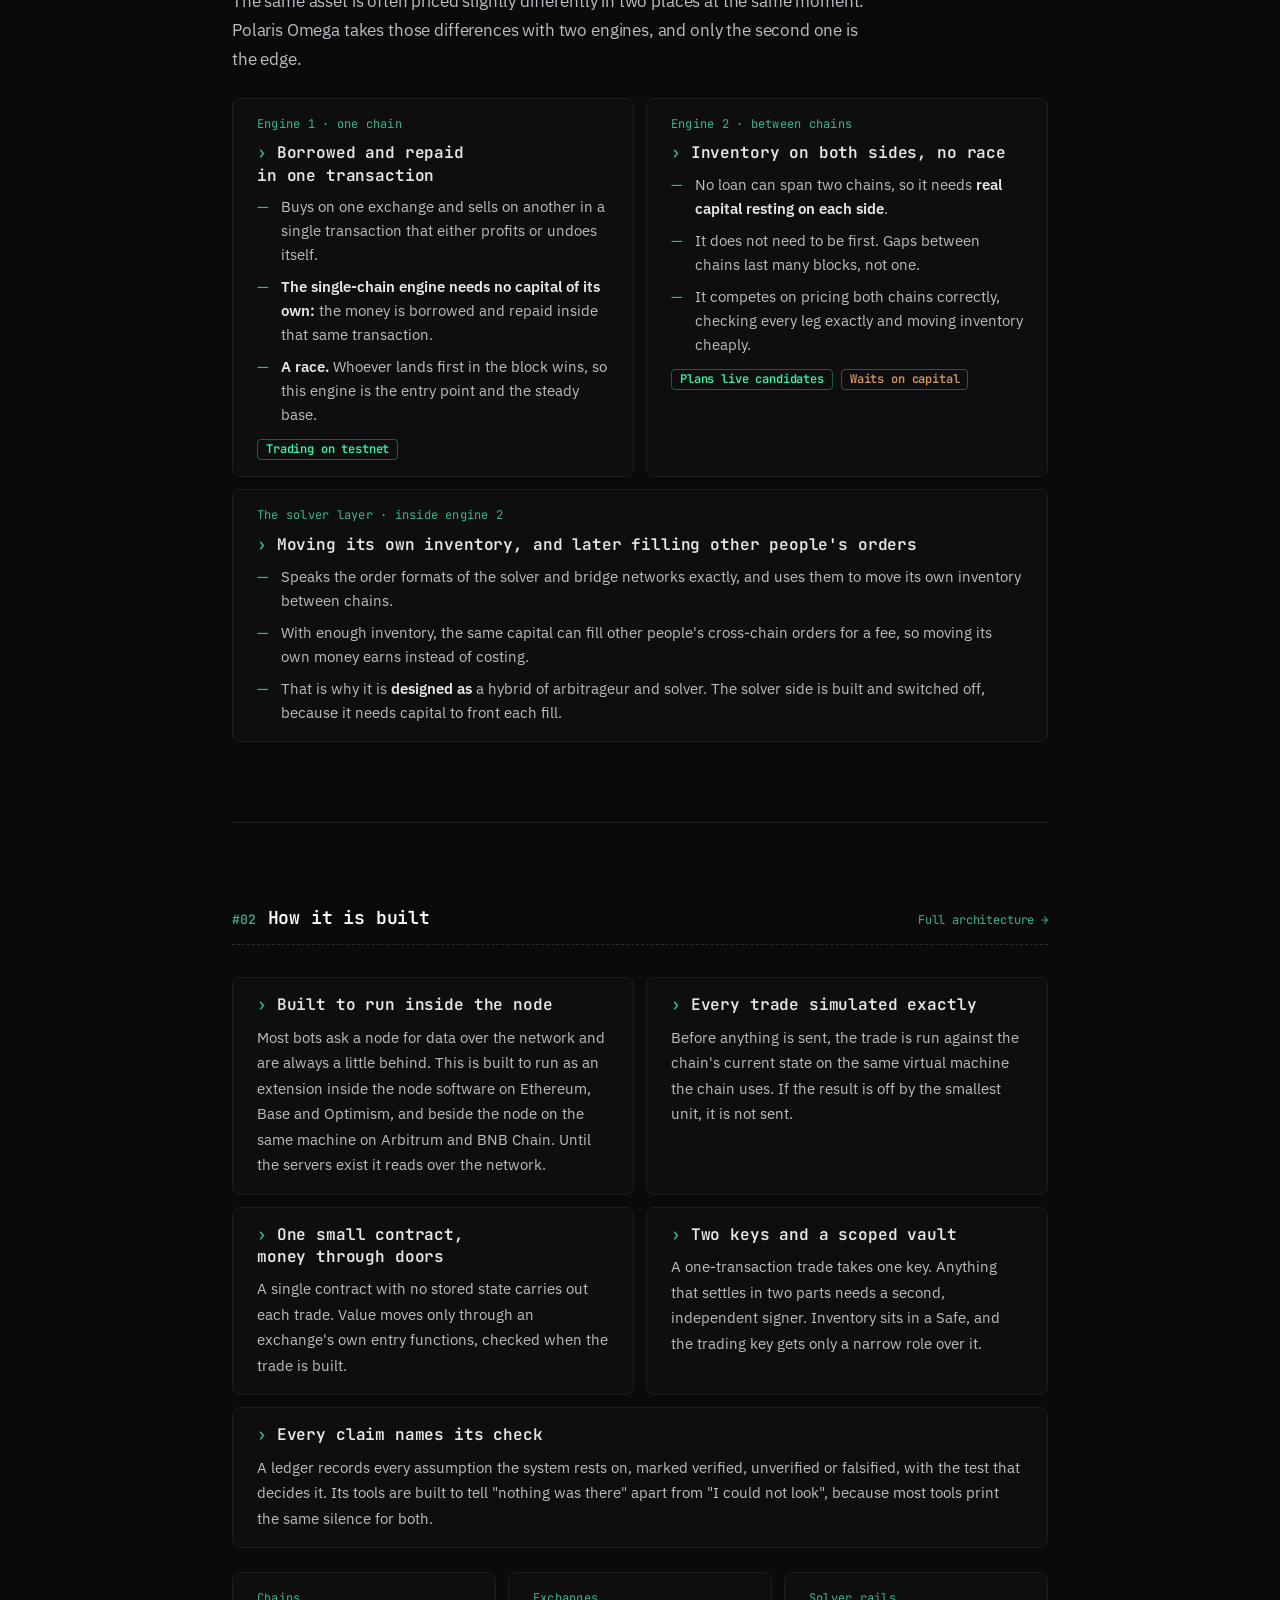
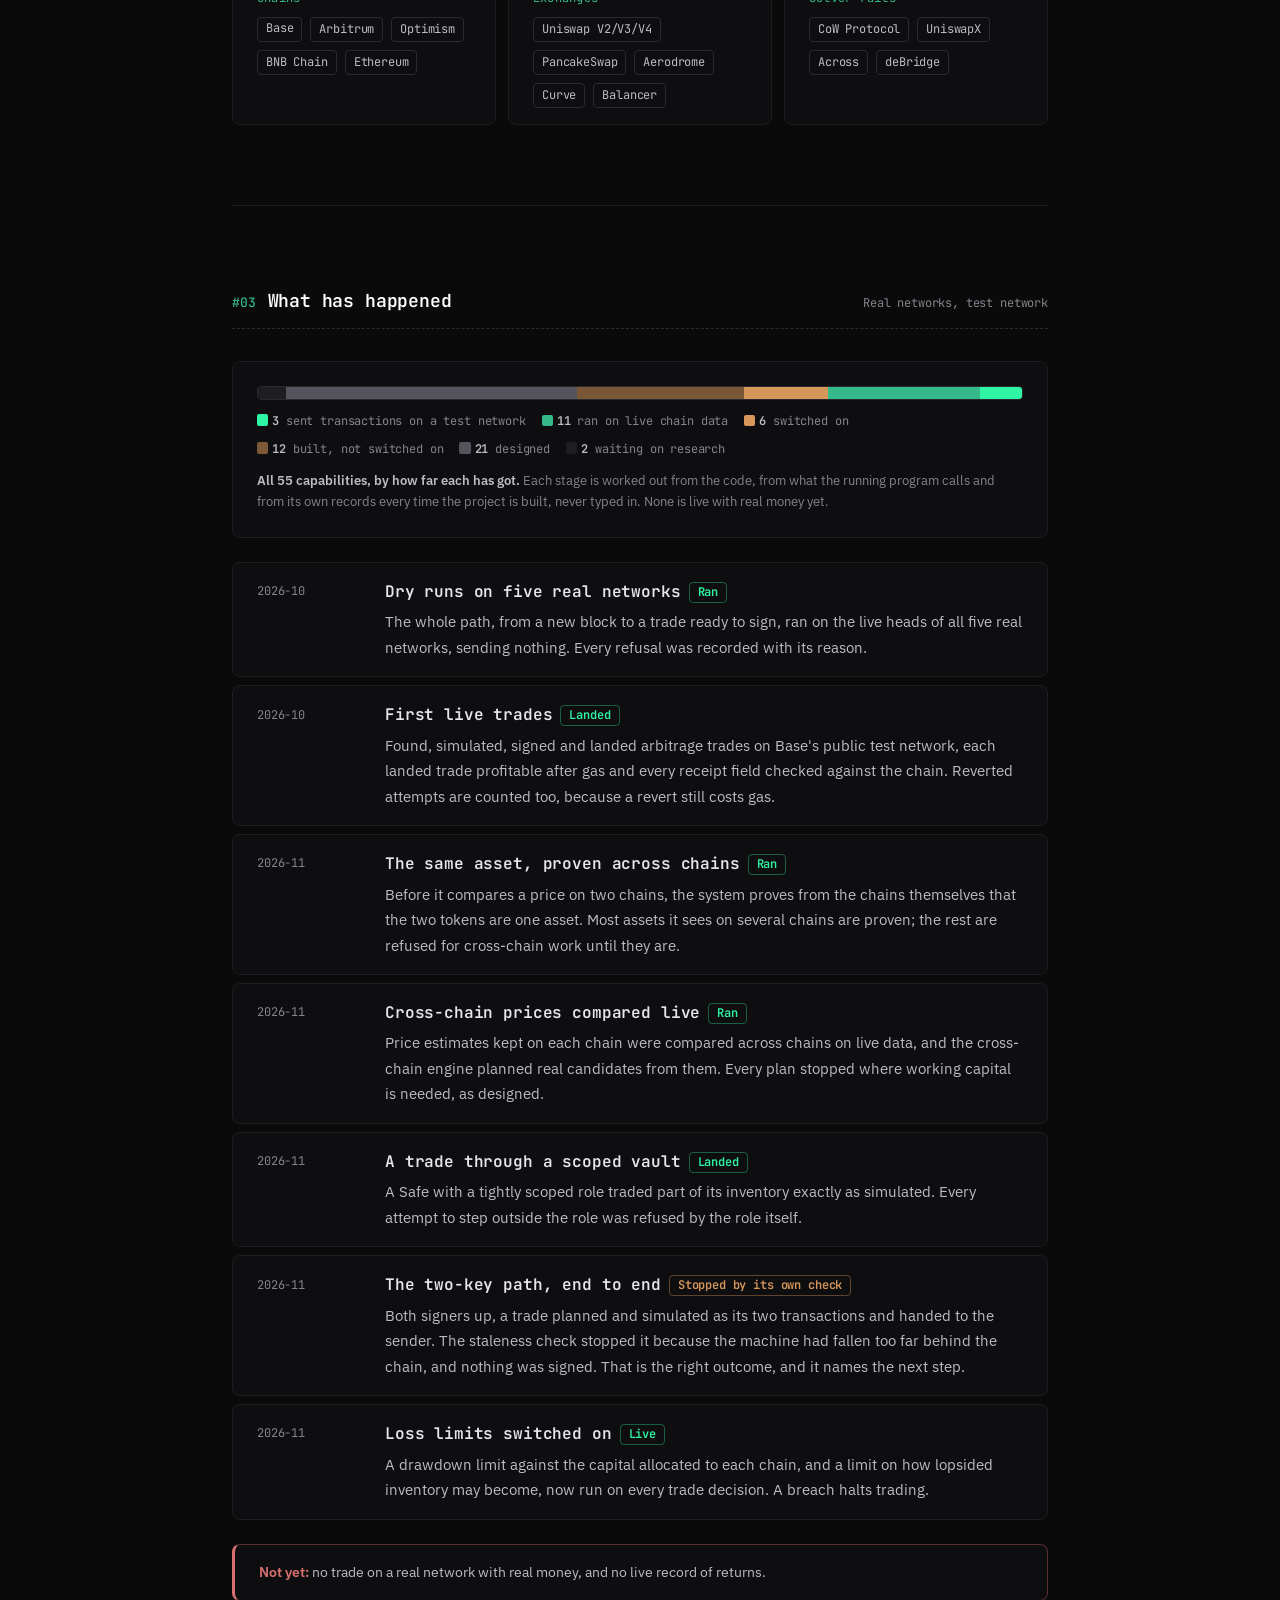
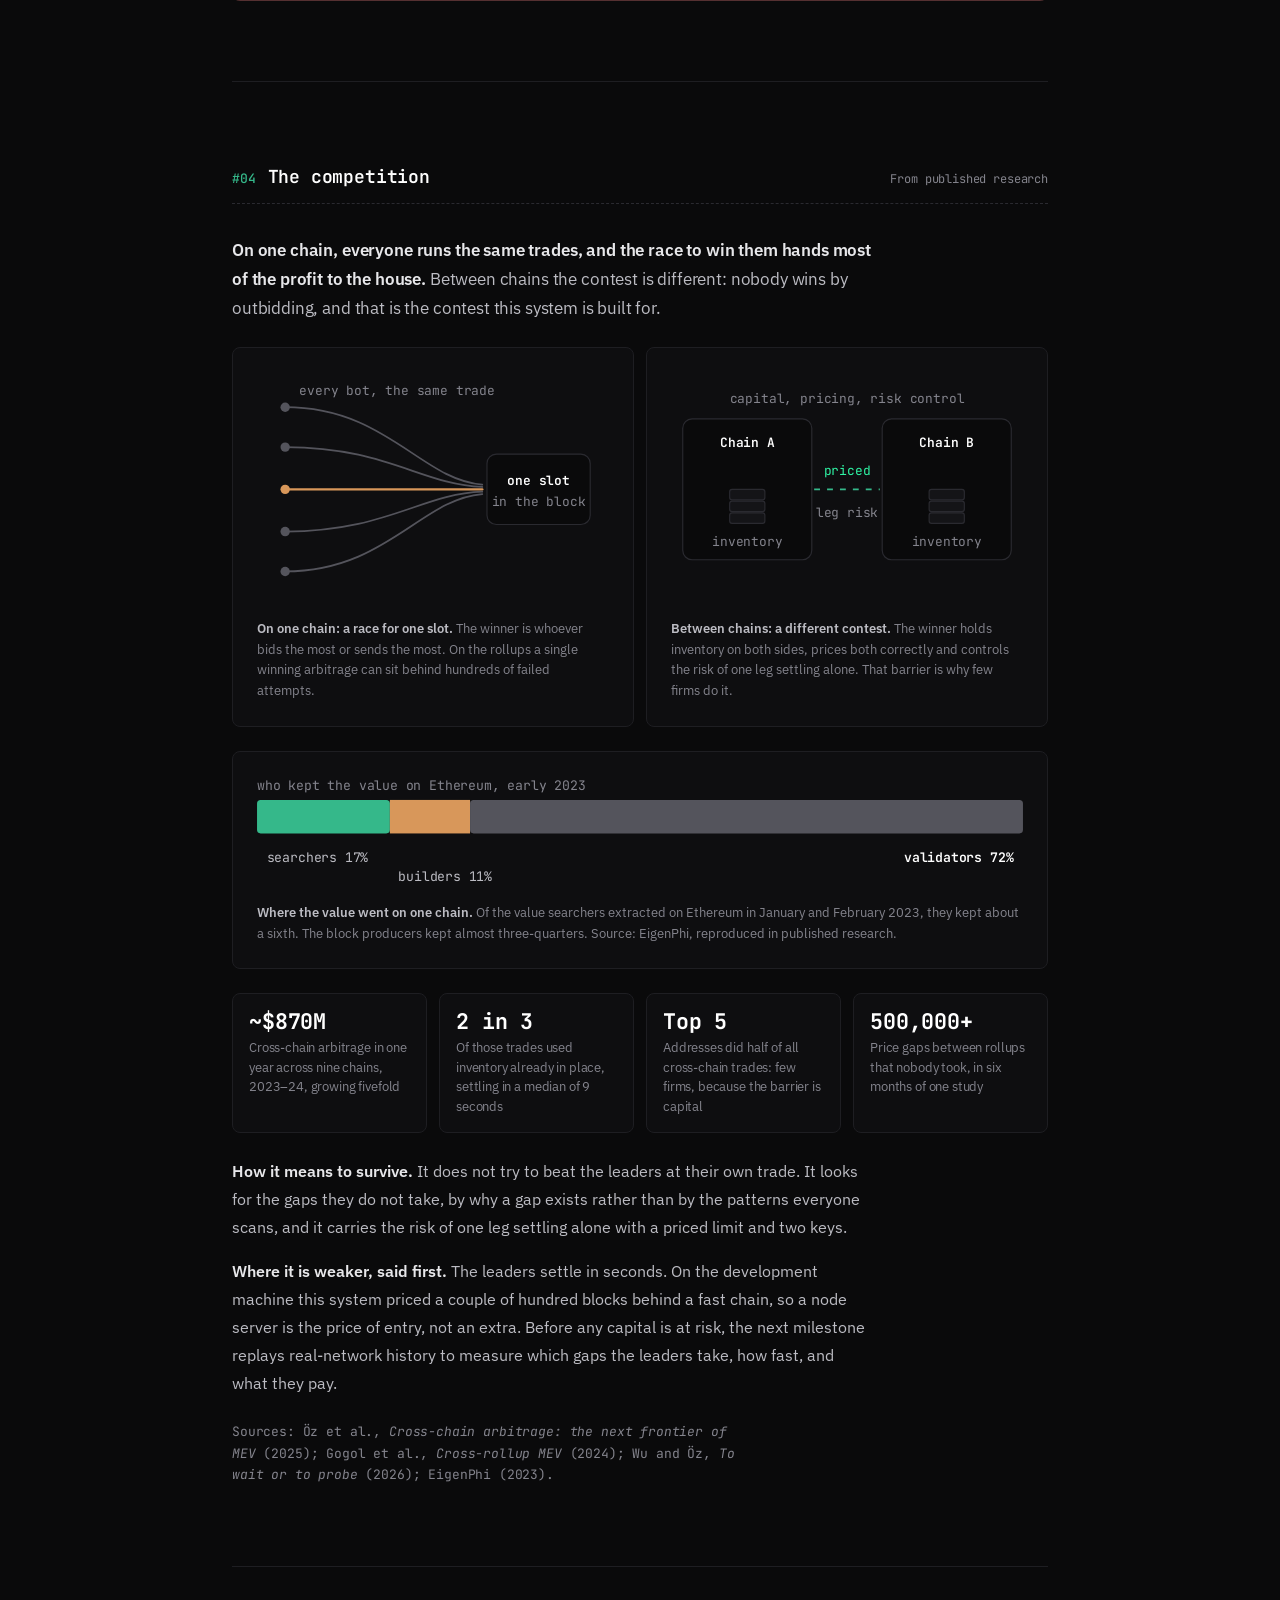
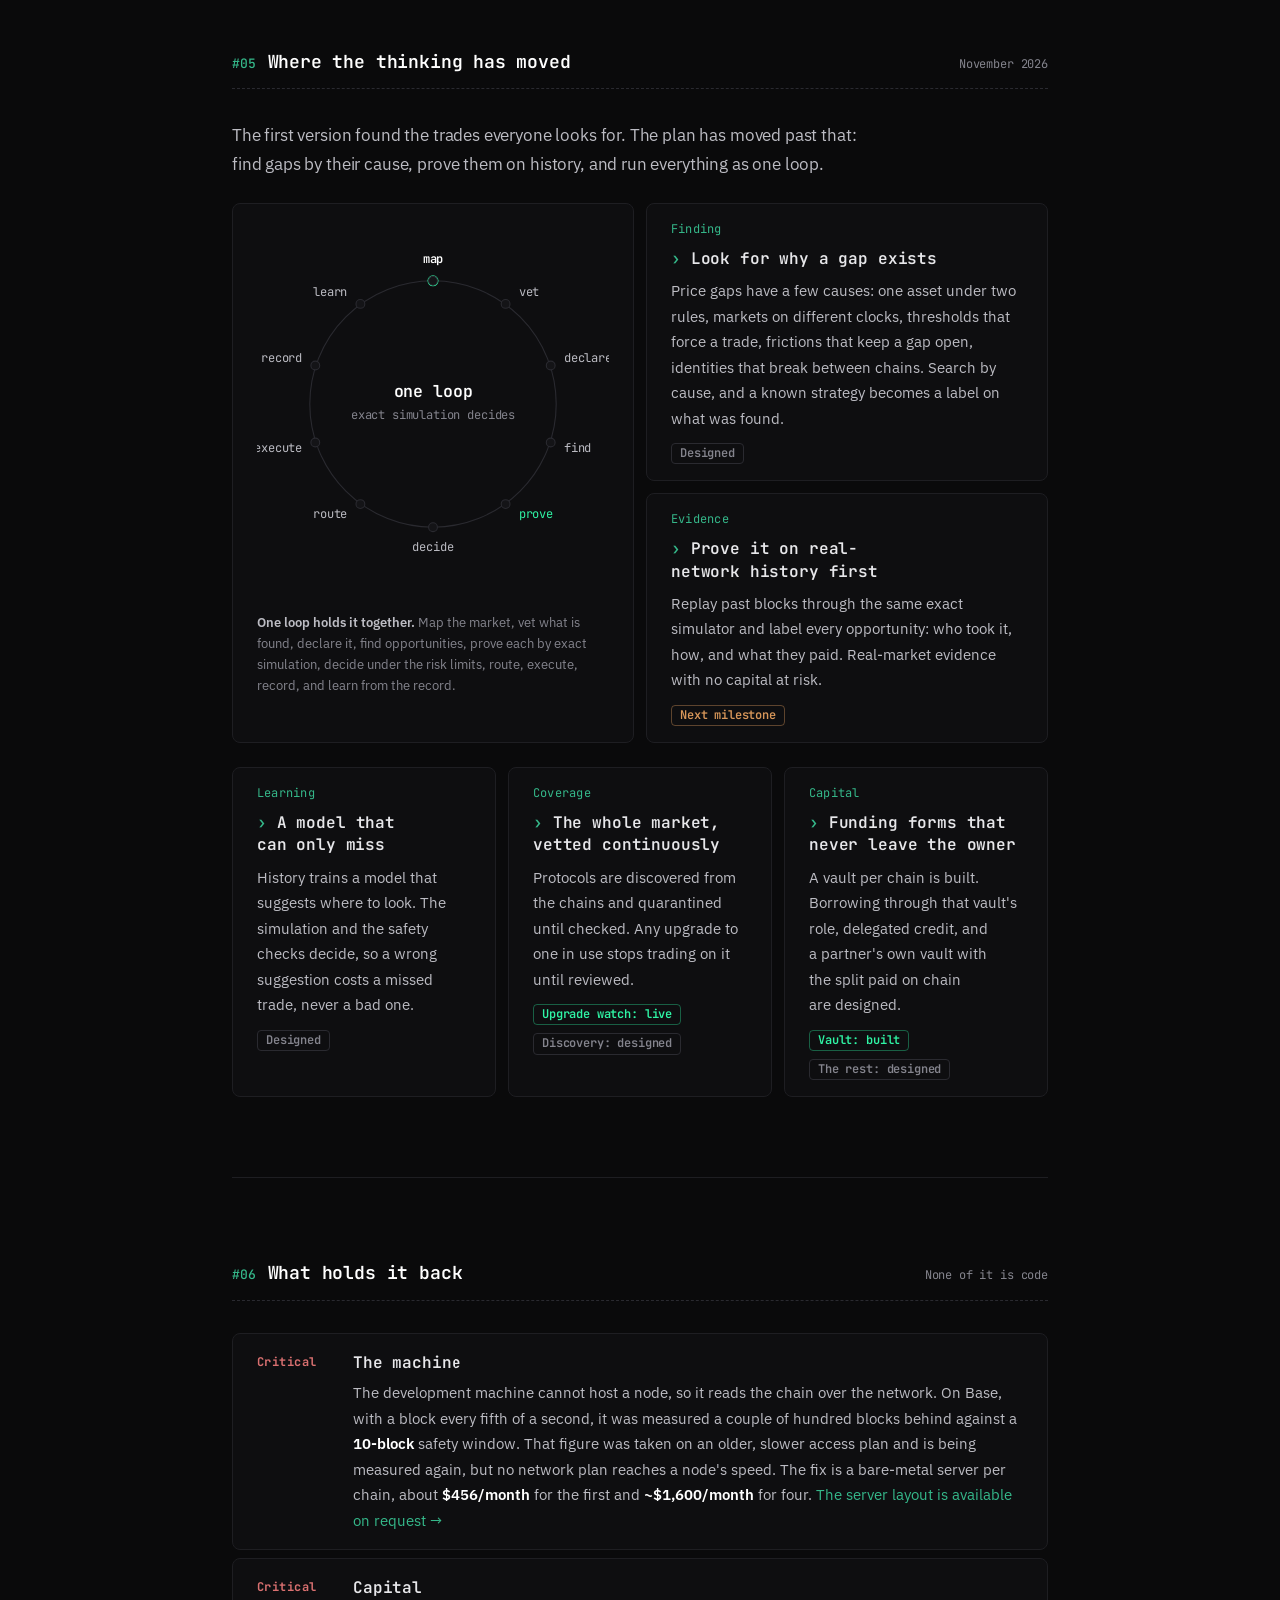
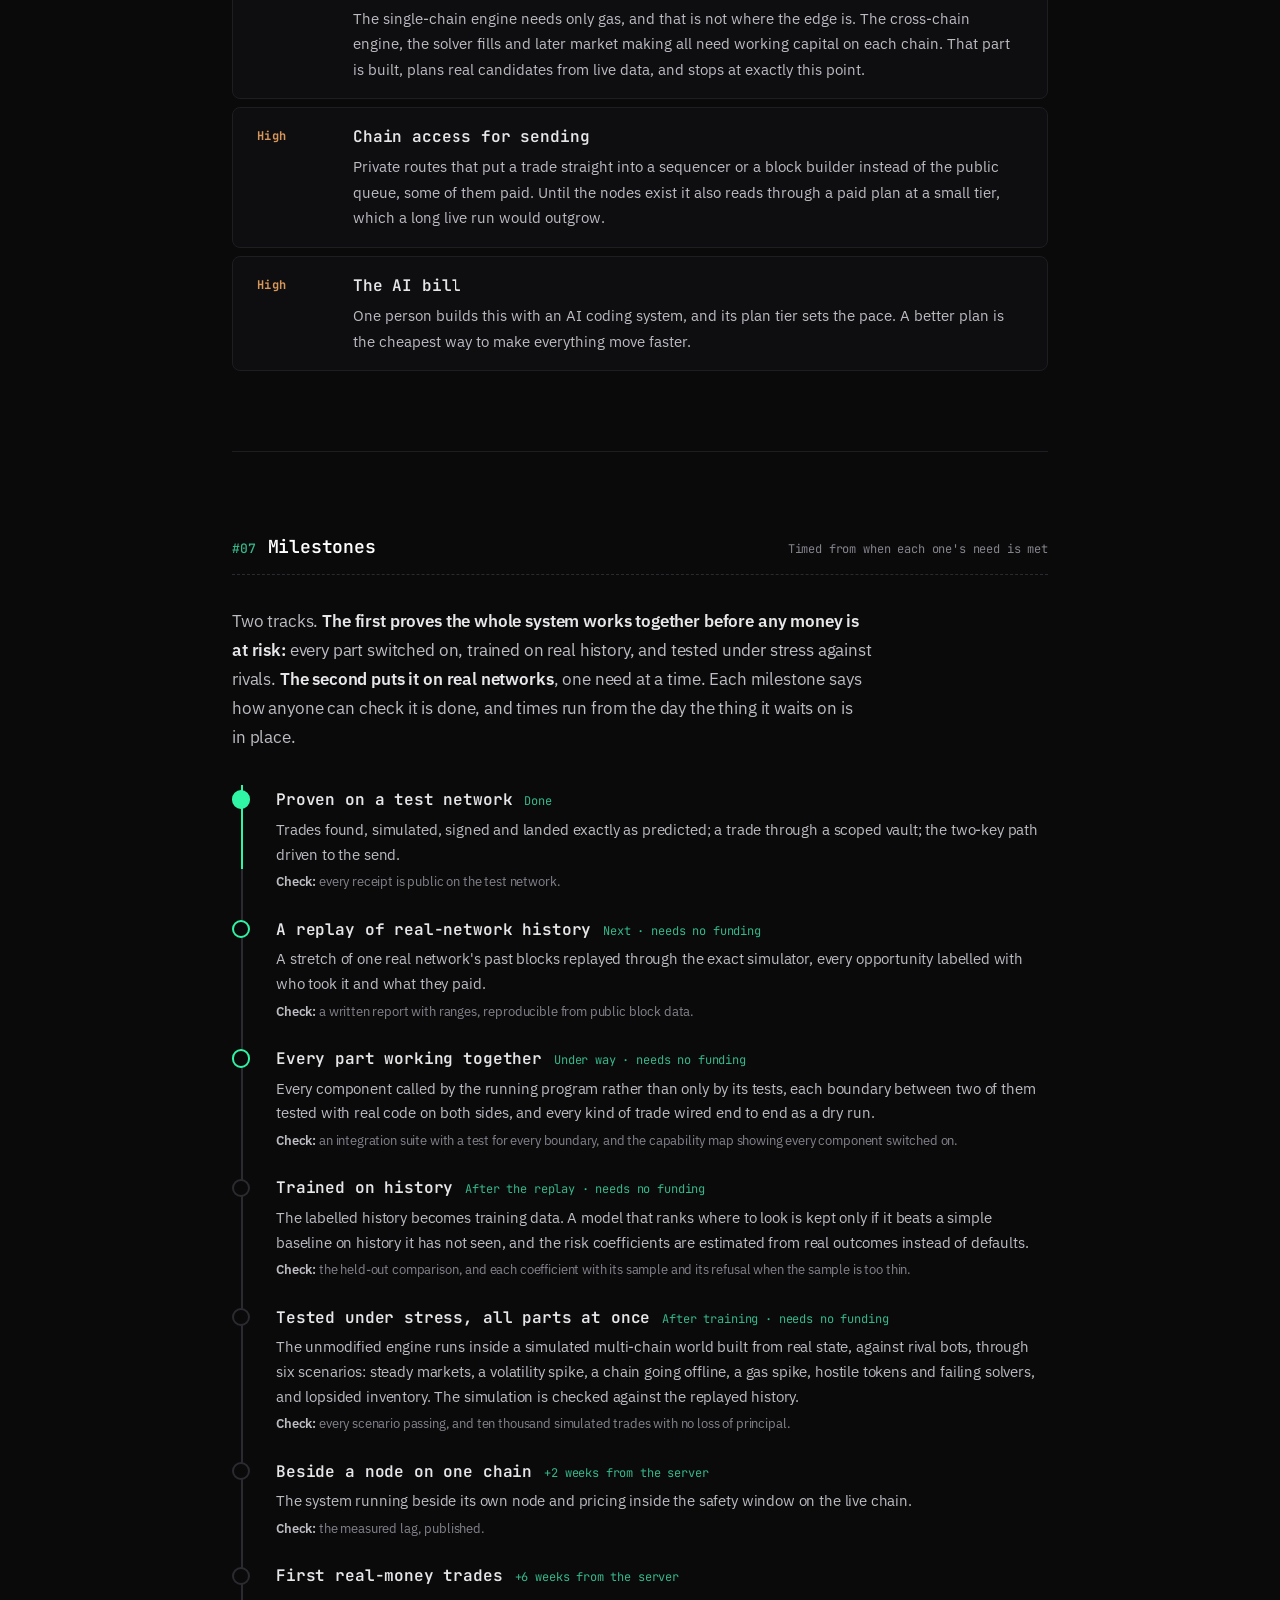
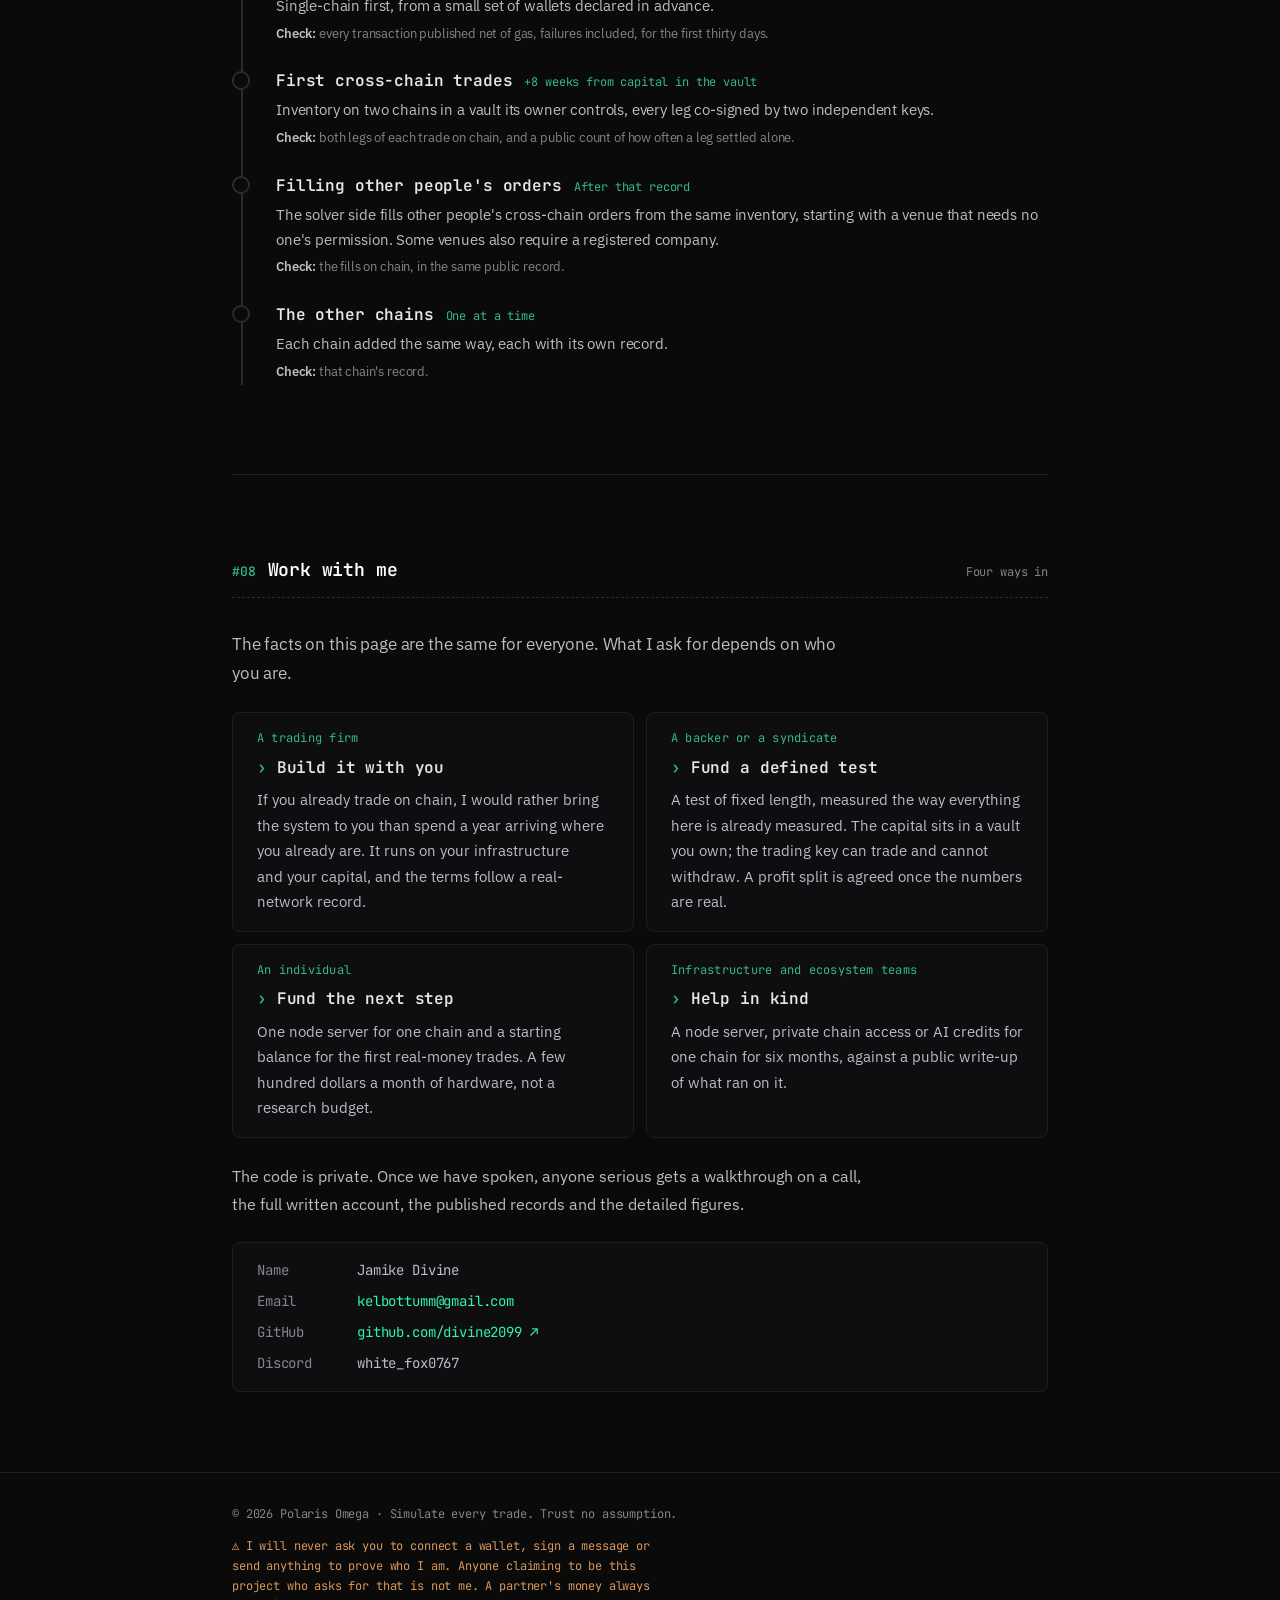
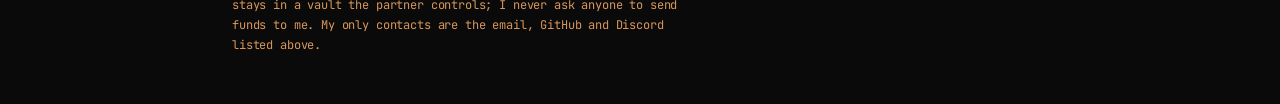
==== commit 646e8b75: "Real state, competition, two milestone tracks, readable type and figures; architecture shows the sha" ====
--- a/index.html
+++ b/index.html
@@ -13,7 +13,7 @@
 <meta property="og:url" content="https://divine2099.github.io/polaris-omega/">
 <meta name="twitter:card" content="summary">
 <link rel="icon" href="data:image/svg+xml,%3Csvg xmlns=%27http://www.w3.org/2000/svg%27 viewBox=%270 0 24 24%27%3E%3Crect width=%2724%27 height=%2724%27 rx=%275%27 fill=%27%230a0a0b%27/%3E%3Cpath fill=%27%232ff5a5%27 d=%27M12 2.5 13.4 10.6 21.5 12 13.4 13.4 12 21.5 10.6 13.4 2.5 12 10.6 10.6Z%27/%3E%3C/svg%3E">
-<link rel="stylesheet" href="https://fonts.googleapis.com/css2?family=JetBrains+Mono:wght@400;500;600;700&display=swap">
+<link rel="stylesheet" href="https://fonts.googleapis.com/css2?family=IBM+Plex+Sans:wght@400;500;600&family=JetBrains+Mono:wght@400;500;600;700&display=swap">
 <link rel="stylesheet" href="style.css">
 </head>
 <body>
@@ -25,7 +25,8 @@
       <a class="nav-sec sm" href="#what">What</a>
       <a class="nav-sec sm" href="#how">How</a>
       <a class="nav-sec sm" href="#log">Log</a>
-      <a class="nav-sec sm" href="#blockers">Blockers</a>
+      <a class="nav-sec sm" href="#competition">Competition</a>
+      <a class="nav-sec sm" href="#milestones">Milestones</a>
       <a href="architecture.html">Architecture</a>
       <a class="nav-cta" href="#help">Work with me →</a>
     </nav>
@@ -33,7 +34,7 @@
 </header>
 
 <div class="statusbar">
-  <div class="wrap"><span class="dot" aria-hidden="true"></span><span>Proven on a public test network. Waiting on node servers for the first real-network trade.</span><span class="upd">Updated November 2026</span></div>
+  <div class="wrap"><span class="dot" aria-hidden="true"></span><span>Proven on a public test network. Next: every part working together and a replay of real-network history, then a node server for the first real-money trade.</span><span class="upd">Updated November 2026</span></div>
 </div>
 
 <main id="top">
@@ -46,9 +47,8 @@
         <p class="role">A cross-chain arbitrage engine with a solver-grade execution layer.</p>
       </div>
       <div class="lede">
-        <p>It finds price differences between decentralised exchanges, on one chain and between chains, and checks every trade exactly against the chain before sending it.</p>
-        <p><strong>Its edge is between chains.</strong> There the winner is whoever prices both sides correctly and has inventory in place, not whoever is first into the block.</p>
-        <p>It moves money only through each exchange's own entry functions, never by sending it somewhere and hoping.</p>
+        <p>It finds the same asset priced differently on two chains, and checks every trade exactly against the chain before sending it.</p>
+        <p><strong>Its edge is between chains.</strong> There the winner is whoever holds inventory on both sides and prices both correctly, not whoever bids the most to be first into a block.</p>
         <p>Built by Jamike Divine, a solo builder working with an AI system. Proven on a public test network; not yet traded with real money.</p>
       </div>
       <div class="actions">
@@ -56,36 +56,73 @@
         <a class="btn btn-ghost" href="architecture.html">Read the architecture →</a>
         <a class="btn btn-ghost" href="https://github.com/divine2099">GitHub ↗</a>
       </div>
+
+      <figure class="figure" aria-labelledby="fig-hero-cap">
+        <svg viewBox="0 0 640 230" role="img" aria-label="One asset on two chains at two prices, with inventory resting on both sides and the trade taken on both at once">
+          <rect class="ln-panel" x="8" y="20" width="250" height="190" rx="10"/>
+          <rect class="ln-panel" x="382" y="20" width="250" height="190" rx="10"/>
+          <text x="24" y="44" class="t-hi">Chain A</text><text x="398" y="44" class="t-hi">Chain B</text>
+          <text x="24" y="62" class="t-dim">the asset, cheaper here</text><text x="398" y="62" class="t-dim">the same asset, dearer here</text>
+          <line class="ln-soft" x1="24" y1="150" x2="242" y2="150"/><line class="ln-soft" x1="398" y1="110" x2="616" y2="110"/>
+          <polyline class="ln-green" points="24,140 60,146 96,138 132,152 168,147 204,151 242,150"/>
+          <polyline class="ln-amber" points="398,118 434,106 470,114 506,104 542,112 578,108 616,110"/>
+          <circle class="f-green blip" cx="242" cy="150" r="4"/><circle class="f-amber blip d2" cx="616" cy="110" r="4"/>
+          <rect class="f-elev" x="24" y="172" width="22" height="8" rx="2"/><rect class="f-elev" x="24" y="164" width="22" height="8" rx="2"/><rect class="f-elev" x="24" y="156" width="22" height="8" rx="2"/>
+          <text x="54" y="180" class="t-dim">inventory rests here</text>
+          <rect class="f-elev" x="398" y="172" width="22" height="8" rx="2"/><rect class="f-elev" x="398" y="164" width="22" height="8" rx="2"/><rect class="f-elev" x="398" y="156" width="22" height="8" rx="2"/>
+          <text x="428" y="180" class="t-dim">and here</text>
+          <path class="ln-dash flow-dash" d="M262 150 C 310 150, 330 110, 378 110"/>
+          <rect class="f-wash" x="268" y="74" width="104" height="30" rx="6"/>
+          <text x="320" y="94" text-anchor="middle" class="t-green t-sm">the gap</text>
+          <text x="140" y="200" text-anchor="middle" class="t-sm">buy</text><text x="514" y="200" text-anchor="middle" class="t-sm">sell</text>
+        </svg>
+        <figcaption class="fig-cap" id="fig-hero-cap"><b>The cross-chain engine.</b> One asset, proven on chain to be the same asset on both sides, priced differently on two chains. With inventory already on each side it buys where it is cheap and sells where it is dear, without waiting for a bridge and without racing anyone for a block.</figcaption>
+      </figure>
 
       <div class="track" aria-label="Where it stands">
         <div class="track-bar"><span class="dots" aria-hidden="true"><i></i><i></i><i></i></span><span>~/polaris-omega — status</span></div>
         <div class="stat-grid">
           <div class="stat"><div class="v">5</div><span class="l">Chains the system is built for</span></div>
           <div class="stat"><div class="v">1</div><span class="l">Public test network traded, exact to the smallest unit</span></div>
-          <div class="stat"><div class="v">0</div><span class="l">Real-money trades so far</span></div>
-          <div class="stat"><div class="v warn">~200</div><span class="l">Blocks behind the chain today, against a 10-block safety window</span></div>
+          <div class="stat"><div class="v">14 / 55</div><span class="l">Capabilities that have run on live chain data</span></div>
+          <div class="stat"><div class="v warn">0</div><span class="l">Real-money trades so far</span></div>
         </div>
       </div>
     </section>
 
     <section class="section" id="what">
-      <div class="section-head"><span class="section-num">#01</span><h2 class="section-title">What it is</h2></div>
-      <div class="prose">
-        <p>The same asset is often priced slightly differently in two places at the same moment. Polaris Omega has two engines for that.</p>
-        <p><strong>The first engine works inside one chain.</strong> It buys on one exchange and sells on another in a single transaction that either completes or does nothing, with the money borrowed and repaid inside that same transaction. It needs no capital of its own. But on one chain it is a race: whoever lands first in the block takes the trade, and hardware and position decide that race. This engine is the entry point and the steady base, not the edge.</p>
-        <p><strong>The second engine works between chains, and that is where the edge sits.</strong> No loan can span two chains, so it needs real capital resting on each side. In exchange, it does not need to be first. The gaps it hunts last seconds to minutes rather than one block, so it competes on pricing both chains correctly, checking every leg exactly and moving inventory cheaply. Few players can do that, because it takes capital, risk control and infrastructure on several chains at once.</p>
-        <p><strong>The solver layer is what makes the second engine work.</strong> A solver fills other people's orders on intent-based venues and moves assets between chains for a fee. Polaris Omega already speaks those venues' order formats natively, and its cross-chain engine uses them to move its own inventory. With enough inventory it can fill other people's cross-chain orders from the same capital, so moving its own money earns fees instead of costing them. That is why it is <strong>designed as a hybrid</strong> of arbitrageur and solver. The solver side is built and switched off today, because it needs that capital to front each fill.</p>
+      <div class="section-head"><span class="section-num">#01</span><h2 class="section-title">What it is</h2><span class="section-note">Two engines under one roof</span></div>
+      <p class="section-intro">The same asset is often priced slightly differently in two places at the same moment. Polaris Omega takes those differences with two engines, and only the second one is the edge.</p>
+      <div class="cards">
+        <div class="card"><span class="k">Engine 1 · one chain</span><h3>Borrowed and repaid in one transaction</h3>
+          <ul class="points">
+            <li>Buys on one exchange and sells on another in a single transaction that either profits or undoes itself.</li>
+            <li><b>The single-chain engine needs no capital of its own:</b> the money is borrowed and repaid inside that same transaction.</li>
+            <li><b>A race.</b> Whoever lands first in the block wins, so this engine is the entry point and the steady base.</li>
+          </ul><div class="chips"><i class="chip live">Trading on testnet</i></div></div>
+        <div class="card"><span class="k">Engine 2 · between chains</span><h3>Inventory on both sides, no race</h3>
+          <ul class="points">
+            <li>No loan can span two chains, so it needs <b>real capital resting on each side</b>.</li>
+            <li>It does not need to be first. Gaps between chains last many blocks, not one.</li>
+            <li>It competes on pricing both chains correctly, checking every leg exactly and moving inventory cheaply.</li>
+          </ul><div class="chips"><i class="chip live">Plans live candidates</i><i class="chip built">Waits on capital</i></div></div>
+        <div class="card wide"><span class="k">The solver layer · inside engine 2</span><h3>Moving its own inventory, and later filling other people's orders</h3>
+          <ul class="points">
+            <li>Speaks the order formats of the solver and bridge networks exactly, and uses them to move its own inventory between chains.</li>
+            <li>With enough inventory, the same capital can fill other people's cross-chain orders for a fee, so moving its own money earns instead of costing.</li>
+            <li>That is why it is <b>designed as</b> a hybrid of arbitrageur and solver. The solver side is built and switched off, because it needs capital to front each fill.</li>
+          </ul></div>
       </div>
     </section>
 
     <section class="section" id="how">
       <div class="section-head"><span class="section-num">#02</span><h2 class="section-title">How it is built</h2><span class="section-note"><a href="architecture.html" class="more">Full architecture →</a></span></div>
       <div class="cards">
-        <div class="card"><h3>Inside the node</h3><p>Most bots ask a node for data over the network and are always a little behind. On Ethereum, Base and Optimism this runs as an extension inside the node software itself. On Arbitrum and BNB Chain, whose nodes have no extension slot, it runs beside the node on the same machine and reads its live feed.</p></div>
+        <div class="card"><h3>Built to run inside the node</h3><p>Most bots ask a node for data over the network and are always a little behind. This is built to run as an extension inside the node software on Ethereum, Base and Optimism, and beside the node on the same machine on Arbitrum and BNB Chain. Until the servers exist it reads over the network.</p></div>
         <div class="card"><h3>Every trade simulated exactly</h3><p>Before anything is sent, the trade is run against the chain's current state on the same virtual machine the chain uses. If the result is off by the smallest unit, it is not sent.</p></div>
-        <div class="card"><h3>One small contract, money through doors</h3><p>A single contract with no stored state carries out each trade. Value moves only through an exchange's own entry functions, enforced when the trade is built rather than reviewed afterwards.</p></div>
-        <div class="card"><h3>Two keys and a scoped vault</h3><p>A single-transaction trade takes one key. Anything that settles in two parts needs a second, independent signer with its own rules. Inventory sits in a Safe, and the trading key gets only a narrow role over it.</p></div>
-        <div class="card wide"><h3>Every claim names its check</h3><p>A ledger records every assumption the system rests on, marked verified, unverified or falsified, with the test that decides it. The tools are built to tell "nothing was there" apart from "I could not look", because most tools print the same silence for both.</p></div>
+        <div class="card"><h3>One small contract, money through doors</h3><p>A single contract with no stored state carries out each trade. Value moves only through an exchange's own entry functions, checked when the trade is built.</p></div>
+        <div class="card"><h3>Two keys and a scoped vault</h3><p>A one-transaction trade takes one key. Anything that settles in two parts needs a second, independent signer. Inventory sits in a Safe, and the trading key gets only a narrow role over it.</p></div>
+        <div class="card wide"><h3>Every claim names its check</h3><p>A ledger records every assumption the system rests on, marked verified, unverified or falsified, with the test that decides it. Its tools are built to tell "nothing was there" apart from "I could not look", because most tools print the same silence for both.</p></div>
       </div>
       <div class="cards three">
         <div class="card"><span class="k">Chains</span><div class="tags"><span>Base</span><span>Arbitrum</span><span>Optimism</span><span>BNB Chain</span><span>Ethereum</span></div></div>
@@ -95,48 +132,150 @@
     </section>
 
     <section class="section" id="log">
-      <div class="section-head"><span class="section-num">#03</span><h2 class="section-title">What has happened</h2><span class="section-note">Base test network</span></div>
+      <div class="section-head"><span class="section-num">#03</span><h2 class="section-title">What has happened</h2><span class="section-note">Real networks, test network</span></div>
+      <div class="figure capbar" aria-label="55 capabilities by stage">
+        <div class="bar" role="img" aria-label="2 research-gated, 21 designed, 12 built, 6 wired, 11 run on live chain data, 3 sent on testnet, 0 live on mainnet"><span class="s-gate"></span><span class="s-design"></span><span class="s-built"></span><span class="s-wired"></span><span class="s-ran"></span><span class="s-sent"></span></div>
+        <div class="keys"><span><i class="s-sent"></i><b>3</b> sent transactions on a test network</span><span><i class="s-ran"></i><b>11</b> ran on live chain data</span><span><i class="s-wired"></i><b>6</b> switched on</span><span><i class="s-built"></i><b>12</b> built, not switched on</span><span><i class="s-design"></i><b>21</b> designed</span><span><i class="s-gate"></i><b>2</b> waiting on research</span></div>
+        <p class="fig-cap"><b>All 55 capabilities, by how far each has got.</b> Each stage is worked out from the code, from what the running program calls and from its own records every time the project is built, never typed in. None is live with real money yet.</p>
+      </div>
       <div class="rows">
-        <div class="row"><span class="when">2026-10</span><div class="what"><b>First live trades <span class="status ok">Landed</span></b><p>Found, simulated, signed and landed arbitrage trades on Base's public test network. Each landed trade was profitable after gas, and every receipt field was checked against the chain. Reverted attempts are counted too, because a revert still costs gas.</p></div></div>
+        <div class="row"><span class="when">2026-10</span><div class="what"><b>Dry runs on five real networks <span class="status ok">Ran</span></b><p>The whole path, from a new block to a trade ready to sign, ran on the live heads of all five real networks, sending nothing. Every refusal was recorded with its reason.</p></div></div>
+        <div class="row"><span class="when">2026-10</span><div class="what"><b>First live trades <span class="status ok">Landed</span></b><p>Found, simulated, signed and landed arbitrage trades on Base's public test network, each landed trade profitable after gas and every receipt field checked against the chain. Reverted attempts are counted too, because a revert still costs gas.</p></div></div>
+        <div class="row"><span class="when">2026-11</span><div class="what"><b>The same asset, proven across chains <span class="status ok">Ran</span></b><p>Before it compares a price on two chains, the system proves from the chains themselves that the two tokens are one asset. Most assets it sees on several chains are proven; the rest are refused for cross-chain work until they are.</p></div></div>
+        <div class="row"><span class="when">2026-11</span><div class="what"><b>Cross-chain prices compared live <span class="status ok">Ran</span></b><p>Price estimates kept on each chain were compared across chains on live data, and the cross-chain engine planned real candidates from them. Every plan stopped where working capital is needed, as designed.</p></div></div>
         <div class="row"><span class="when">2026-11</span><div class="what"><b>A trade through a scoped vault <span class="status ok">Landed</span></b><p>A Safe with a tightly scoped role traded part of its inventory exactly as simulated. Every attempt to step outside the role was refused by the role itself.</p></div></div>
-        <div class="row"><span class="when">2026-11</span><div class="what"><b>The two-key path, end to end <span class="status stop">Stopped by its own check</span></b><p>Both signers up, a trade planned and simulated as its two transactions, and handed to the sender. The staleness check stopped it because the machine had fallen too far behind the chain, and nothing was signed. That is the right outcome, and it names the next step.</p></div></div>
+        <div class="row"><span class="when">2026-11</span><div class="what"><b>The two-key path, end to end <span class="status stop">Stopped by its own check</span></b><p>Both signers up, a trade planned and simulated as its two transactions and handed to the sender. The staleness check stopped it because the machine had fallen too far behind the chain, and nothing was signed. That is the right outcome, and it names the next step.</p></div></div>
+        <div class="row"><span class="when">2026-11</span><div class="what"><b>Loss limits switched on <span class="status ok">Live</span></b><p>A drawdown limit against the capital allocated to each chain, and a limit on how lopsided inventory may become, now run on every trade decision. A breach halts trading.</p></div></div>
       </div>
       <div class="notice"><b>Not yet:</b> no trade on a real network with real money, and no live record of returns.</div>
     </section>
 
+    <section class="section" id="competition">
+      <div class="section-head"><span class="section-num">#04</span><h2 class="section-title">The competition</h2><span class="section-note">From published research</span></div>
+      <p class="section-intro"><strong>On one chain, everyone runs the same trades, and the race to win them hands most of the profit to the house.</strong> Between chains the contest is different: nobody wins by outbidding, and that is the contest this system is built for.</p>
+      <div class="fig-pair">
+        <figure class="figure" aria-labelledby="fig-race-cap">
+          <svg viewBox="0 0 300 200" role="img" aria-label="Many bots converge on one block slot">
+            <rect class="ln-panel" x="196" y="70" width="88" height="60" rx="8"/>
+            <text x="240" y="96" text-anchor="middle" class="t-hi t-sm">one slot</text><text x="240" y="114" text-anchor="middle" class="t-dim">in the block</text>
+            <path class="ln-muted" d="M24 30 C 110 30, 140 92, 192 96"/><path class="ln-muted" d="M24 64 C 110 64, 140 96, 192 98"/>
+            <path class="ln-amber" d="M24 100 L 192 100"/>
+            <path class="ln-muted" d="M24 136 C 110 136, 140 104, 192 102"/><path class="ln-muted" d="M24 170 C 110 170, 140 108, 192 104"/>
+            <circle class="f-muted blip" cx="24" cy="30" r="4"/><circle class="f-muted blip d2" cx="24" cy="64" r="4"/><circle class="f-amber" cx="24" cy="100" r="4"/><circle class="f-muted blip d3" cx="24" cy="136" r="4"/><circle class="f-muted blip" cx="24" cy="170" r="4"/>
+            <text x="36" y="20" class="t-dim">every bot, the same trade</text>
+          </svg>
+          <figcaption class="fig-cap" id="fig-race-cap"><b>On one chain: a race for one slot.</b> The winner is whoever bids the most or sends the most. On the rollups a single winning arbitrage can sit behind hundreds of failed attempts.</figcaption>
+        </figure>
+        <figure class="figure" aria-labelledby="fig-contest-cap">
+          <svg viewBox="0 0 300 200" role="img" aria-label="Two chains each holding inventory, with priced risk between them">
+            <rect class="ln-panel" x="10" y="40" width="110" height="120" rx="8"/><rect class="ln-panel" x="180" y="40" width="110" height="120" rx="8"/>
+            <text x="65" y="64" text-anchor="middle" class="t-hi t-sm">Chain A</text><text x="235" y="64" text-anchor="middle" class="t-hi t-sm">Chain B</text>
+            <rect class="f-elev" x="50" y="120" width="30" height="9" rx="2"/><rect class="f-elev" x="50" y="110" width="30" height="9" rx="2"/><rect class="f-elev" x="50" y="100" width="30" height="9" rx="2"/>
+            <rect class="f-elev" x="220" y="120" width="30" height="9" rx="2"/><rect class="f-elev" x="220" y="110" width="30" height="9" rx="2"/><rect class="f-elev" x="220" y="100" width="30" height="9" rx="2"/>
+            <text x="65" y="148" text-anchor="middle" class="t-dim">inventory</text><text x="235" y="148" text-anchor="middle" class="t-dim">inventory</text>
+            <path class="ln-dash flow-dash" d="M122 100 L 178 100"/>
+            <text x="150" y="88" text-anchor="middle" class="t-green t-sm">priced</text><text x="150" y="124" text-anchor="middle" class="t-dim">leg risk</text>
+            <text x="150" y="26" text-anchor="middle" class="t-dim">capital, pricing, risk control</text>
+          </svg>
+          <figcaption class="fig-cap" id="fig-contest-cap"><b>Between chains: a different contest.</b> The winner holds inventory on both sides, prices both correctly and controls the risk of one leg settling alone. That barrier is why few firms do it.</figcaption>
+        </figure>
+      </div>
+      <figure class="figure" aria-labelledby="fig-split-cap">
+        <svg viewBox="0 0 640 96" role="img" aria-label="Searchers 17.4 percent, builders 10.5 percent, validators 72.1 percent">
+          <rect class="f-green-dim" x="0" y="20" width="111" height="28" rx="3"/>
+          <rect class="f-amber" x="111" y="20" width="67" height="28"/>
+          <rect class="f-muted" x="178" y="20" width="462" height="28" rx="3"/>
+          <text x="8" y="72" class="t-sm">searchers 17%</text><text x="118" y="88" class="t-sm">builders 11%</text><text x="632" y="72" text-anchor="end" class="t-hi t-sm">validators 72%</text>
+          <text x="0" y="12" class="t-dim">who kept the value on Ethereum, early 2023</text>
+        </svg>
+        <figcaption class="fig-cap" id="fig-split-cap"><b>Where the value went on one chain.</b> Of the value searchers extracted on Ethereum in January and February 2023, they kept about a sixth. The block producers kept almost three-quarters. Source: EigenPhi, reproduced in published research.</figcaption>
+      </figure>
+      <div class="facts">
+        <div class="fact"><span class="v">~$870M</span><span class="l">Cross-chain arbitrage in one year across nine chains, 2023–24, growing fivefold</span></div>
+        <div class="fact"><span class="v">2 in 3</span><span class="l">Of those trades used inventory already in place, settling in a median of 9 seconds</span></div>
+        <div class="fact"><span class="v">Top 5</span><span class="l">Addresses did half of all cross-chain trades: few firms, because the barrier is capital</span></div>
+        <div class="fact"><span class="v">500,000+</span><span class="l">Price gaps between rollups that nobody took, in six months of one study</span></div>
+      </div>
+      <div class="prose">
+        <p><strong>How it means to survive.</strong> It does not try to beat the leaders at their own trade. It looks for the gaps they do not take, by why a gap exists rather than by the patterns everyone scans, and it carries the risk of one leg settling alone with a priced limit and two keys.</p>
+        <p><strong>Where it is weaker, said first.</strong> The leaders settle in seconds. On the development machine this system priced a couple of hundred blocks behind a fast chain, so a node server is the price of entry, not an extra. Before any capital is at risk, the next milestone replays real-network history to measure which gaps the leaders take, how fast, and what they pay.</p>
+      </div>
+      <p class="aside">Sources: Öz et al., <em>Cross-chain arbitrage: the next frontier of MEV</em> (2025); Gogol et al., <em>Cross-rollup MEV</em> (2024); Wu and Öz, <em>To wait or to probe</em> (2026); EigenPhi (2023).</p>
+    </section>
+
+    <section class="section" id="thinking">
+      <div class="section-head"><span class="section-num">#05</span><h2 class="section-title">Where the thinking has moved</h2><span class="section-note">November 2026</span></div>
+      <p class="section-intro">The first version found the trades everyone looks for. The plan has moved past that: find gaps by their cause, prove them on history, and run everything as one loop.</p>
+      <div class="fig-pair">
+        <figure class="figure" aria-labelledby="fig-loop-cap">
+          <svg viewBox="0 0 320 320" role="img" aria-label="The loop: map, vet, declare, find, prove, decide, route, execute, record, learn">
+            <circle class="ln-soft" cx="160" cy="160" r="112"/>
+            <g class="orbit"><circle class="f-green" cx="160" cy="48" r="5"/></g>
+            <g>
+              <circle class="f-elev" cx="160" cy="48" r="4"/><text x="160" y="32" text-anchor="middle" class="t-sm t-hi">map</text>
+              <circle class="f-elev" cx="226" cy="69" r="4"/><text x="238" y="62" class="t-sm">vet</text>
+              <circle class="f-elev" cx="267" cy="125" r="4"/><text x="279" y="122" class="t-sm">declare</text>
+              <circle class="f-elev" cx="267" cy="195" r="4"/><text x="279" y="204" class="t-sm">find</text>
+              <circle class="f-elev" cx="226" cy="251" r="4"/><text x="238" y="264" class="t-sm t-green">prove</text>
+              <circle class="f-elev" cx="160" cy="272" r="4"/><text x="160" y="294" text-anchor="middle" class="t-sm">decide</text>
+              <circle class="f-elev" cx="94" cy="251" r="4"/><text x="82" y="264" text-anchor="end" class="t-sm">route</text>
+              <circle class="f-elev" cx="53" cy="195" r="4"/><text x="41" y="204" text-anchor="end" class="t-sm">execute</text>
+              <circle class="f-elev" cx="53" cy="125" r="4"/><text x="41" y="122" text-anchor="end" class="t-sm">record</text>
+              <circle class="f-elev" cx="94" cy="69" r="4"/><text x="82" y="62" text-anchor="end" class="t-sm">learn</text>
+            </g>
+            <text x="160" y="154" text-anchor="middle" class="t-hi t-lg">one loop</text>
+            <text x="160" y="174" text-anchor="middle" class="t-dim">exact simulation decides</text>
+          </svg>
+          <figcaption class="fig-cap" id="fig-loop-cap"><b>One loop holds it together.</b> Map the market, vet what is found, declare it, find opportunities, prove each by exact simulation, decide under the risk limits, route, execute, record, and learn from the record.</figcaption>
+        </figure>
+        <div class="cards one">
+          <div class="card"><span class="k">Finding</span><h3>Look for why a gap exists</h3><p>Price gaps have a few causes: one asset under two rules, markets on different clocks, thresholds that force a trade, frictions that keep a gap open, identities that break between chains. Search by cause, and a known strategy becomes a label on what was found.</p><div class="chips"><i class="chip design">Designed</i></div></div>
+          <div class="card"><span class="k">Evidence</span><h3>Prove it on real-network history first</h3><p>Replay past blocks through the same exact simulator and label every opportunity: who took it, how, and what they paid. Real-market evidence with no capital at risk.</p><div class="chips"><i class="chip built">Next milestone</i></div></div>
+        </div>
+      </div>
+      <div class="cards three">
+        <div class="card"><span class="k">Learning</span><h3>A model that can only miss</h3><p>History trains a model that suggests where to look. The simulation and the safety checks decide, so a wrong suggestion costs a missed trade, never a bad one.</p><div class="chips"><i class="chip design">Designed</i></div></div>
+        <div class="card"><span class="k">Coverage</span><h3>The whole market, vetted continuously</h3><p>Protocols are discovered from the chains and quarantined until checked. Any upgrade to one in use stops trading on it until reviewed.</p><div class="chips"><i class="chip live">Upgrade watch: live</i><i class="chip design">Discovery: designed</i></div></div>
+        <div class="card"><span class="k">Capital</span><h3>Funding forms that never leave the owner</h3><p>A vault per chain is built. Borrowing through that vault's role, delegated credit, and a partner's own vault with the split paid on chain are designed.</p><div class="chips"><i class="chip live">Vault: built</i><i class="chip design">The rest: designed</i></div></div>
+      </div>
+    </section>
+
     <section class="section" id="blockers">
-      <div class="section-head"><span class="section-num">#04</span><h2 class="section-title">What holds it back</h2><span class="section-note">None of it is code</span></div>
+      <div class="section-head"><span class="section-num">#06</span><h2 class="section-title">What holds it back</h2><span class="section-note">None of it is code</span></div>
       <div class="blockers">
-        <div class="blocker"><span class="sev crit">Critical</span><div><b>The machine</b><p>The development machine cannot host a node, so it reads the chain over the network. On Base, with a block every fifth of a second, that leaves it <span class="num">~200 blocks</span> behind against a <span class="num">10-block</span> window. The check is doing its job and has no setting to loosen. The fix is a set of bare-metal servers, one per chain, each running that chain's node with the system inside or beside it, plus a small machine for signing and coordination. That is about <span class="num">$456/month</span> for the first chain and <span class="num">~$1,600/month</span> for four; BNB Chain adds a fifth. <a class="more" href="architecture.html#nodes">How the nodes are laid out →</a></p></div></div>
-        <div class="blocker"><span class="sev crit">Critical</span><div><b>Capital</b><p>The single-chain engine needs only gas, and that is not where the edge is. The cross-chain engine, the solver fills and later market making all need working capital on each chain, to hold inventory and to front fills. That part is built, plans real candidates from live data, and stops at exactly this point.</p></div></div>
-        <div class="blocker"><span class="sev high">High</span><div><b>Chain access for execution</b><p>Once the nodes exist, the system reads from them. Paid access is then about sending: private routes that put a trade straight into a sequencer or a block builder instead of the public queue, and some of those are paid services. Until then it also reads through a hobby-tier plan, which a live run would outgrow in a day.</p></div></div>
+        <div class="blocker"><span class="sev crit">Critical</span><div><b>The machine</b><p>The development machine cannot host a node, so it reads the chain over the network. On Base, with a block every fifth of a second, it was measured a couple of hundred blocks behind against a <span class="num">10-block</span> safety window. That figure was taken on an older, slower access plan and is being measured again, but no network plan reaches a node's speed. The fix is a bare-metal server per chain, about <span class="num">$456/month</span> for the first and <span class="num">~$1,600/month</span> for four. <a class="more" href="architecture.html#request">The server layout is available on request →</a></p></div></div>
+        <div class="blocker"><span class="sev crit">Critical</span><div><b>Capital</b><p>The single-chain engine needs only gas, and that is not where the edge is. The cross-chain engine, the solver fills and later market making all need working capital on each chain. That part is built, plans real candidates from live data, and stops at exactly this point.</p></div></div>
+        <div class="blocker"><span class="sev high">High</span><div><b>Chain access for sending</b><p>Private routes that put a trade straight into a sequencer or a block builder instead of the public queue, some of them paid. Until the nodes exist it also reads through a paid plan at a small tier, which a long live run would outgrow.</p></div></div>
         <div class="blocker"><span class="sev high">High</span><div><b>The AI bill</b><p>One person builds this with an AI coding system, and its plan tier sets the pace. A better plan is the cheapest way to make everything move faster.</p></div></div>
       </div>
     </section>
 
-    <section class="section" id="next">
-      <div class="section-head"><span class="section-num">#05</span><h2 class="section-title">Roadmap</h2><span class="section-note">No dates until the machine exists</span></div>
-      <ol class="steps">
-        <li><b>A node machine for one chain.</b> The system moves beside a node and stops falling behind.</li>
-        <li><b>The first real-network trades,</b> single-chain first, with small balances declared in advance and every transaction published net of gas.</li>
-        <li><b>The cross-chain engine with working capital,</b> starting with inventory on two chains in a vault the system cannot empty, every leg co-signed by two keys.</li>
-        <li><b>The solver side,</b> filling other people's cross-chain orders from that same inventory, starting with the venue that needs no one's permission.</li>
-        <li><b>The other chains,</b> one at a time, each with its own record.</li>
+    <section class="section" id="milestones">
+      <div class="section-head"><span class="section-num">#07</span><h2 class="section-title">Milestones</h2><span class="section-note">Timed from when each one's need is met</span></div>
+      <p class="section-intro">Two tracks. <strong>The first proves the whole system works together before any money is at risk:</strong> every part switched on, trained on real history, and tested under stress against rivals. <strong>The second puts it on real networks</strong>, one need at a time. Each milestone says how anyone can check it is done, and times run from the day the thing it waits on is in place.</p>
+      <ol class="timeline">
+        <li class="done"><span class="dot-m" aria-hidden="true"></span><div class="body"><div class="head"><b>Proven on a test network</b><span class="when">Done</span></div><p>Trades found, simulated, signed and landed exactly as predicted; a trade through a scoped vault; the two-key path driven to the send.</p><span class="check"><b>Check:</b> every receipt is public on the test network.</span></div></li>
+        <li class="next"><span class="dot-m" aria-hidden="true"></span><div class="body"><div class="head"><b>A replay of real-network history</b><span class="when">Next · needs no funding</span></div><p>A stretch of one real network's past blocks replayed through the exact simulator, every opportunity labelled with who took it and what they paid.</p><span class="check"><b>Check:</b> a written report with ranges, reproducible from public block data.</span></div></li>
+        <li class="next"><span class="dot-m" aria-hidden="true"></span><div class="body"><div class="head"><b>Every part working together</b><span class="when">Under way · needs no funding</span></div><p>Every component called by the running program rather than only by its tests, each boundary between two of them tested with real code on both sides, and every kind of trade wired end to end as a dry run.</p><span class="check"><b>Check:</b> an integration suite with a test for every boundary, and the capability map showing every component switched on.</span></div></li>
+        <li><span class="dot-m" aria-hidden="true"></span><div class="body"><div class="head"><b>Trained on history</b><span class="when">After the replay · needs no funding</span></div><p>The labelled history becomes training data. A model that ranks where to look is kept only if it beats a simple baseline on history it has not seen, and the risk coefficients are estimated from real outcomes instead of defaults.</p><span class="check"><b>Check:</b> the held-out comparison, and each coefficient with its sample and its refusal when the sample is too thin.</span></div></li>
+        <li><span class="dot-m" aria-hidden="true"></span><div class="body"><div class="head"><b>Tested under stress, all parts at once</b><span class="when">After training · needs no funding</span></div><p>The unmodified engine runs inside a simulated multi-chain world built from real state, against rival bots, through six scenarios: steady markets, a volatility spike, a chain going offline, a gas spike, hostile tokens and failing solvers, and lopsided inventory. The simulation is checked against the replayed history.</p><span class="check"><b>Check:</b> every scenario passing, and ten thousand simulated trades with no loss of principal.</span></div></li>
+        <li><span class="dot-m" aria-hidden="true"></span><div class="body"><div class="head"><b>Beside a node on one chain</b><span class="when">+2 weeks from the server</span></div><p>The system running beside its own node and pricing inside the safety window on the live chain.</p><span class="check"><b>Check:</b> the measured lag, published.</span></div></li>
+        <li><span class="dot-m" aria-hidden="true"></span><div class="body"><div class="head"><b>First real-money trades</b><span class="when">+6 weeks from the server</span></div><p>Single-chain first, from a small set of wallets declared in advance.</p><span class="check"><b>Check:</b> every transaction published net of gas, failures included, for the first thirty days.</span></div></li>
+        <li><span class="dot-m" aria-hidden="true"></span><div class="body"><div class="head"><b>First cross-chain trades</b><span class="when">+8 weeks from capital in the vault</span></div><p>Inventory on two chains in a vault its owner controls, every leg co-signed by two independent keys.</p><span class="check"><b>Check:</b> both legs of each trade on chain, and a public count of how often a leg settled alone.</span></div></li>
+        <li><span class="dot-m" aria-hidden="true"></span><div class="body"><div class="head"><b>Filling other people's orders</b><span class="when">After that record</span></div><p>The solver side fills other people's cross-chain orders from the same inventory, starting with a venue that needs no one's permission. Some venues also require a registered company.</p><span class="check"><b>Check:</b> the fills on chain, in the same public record.</span></div></li>
+        <li><span class="dot-m" aria-hidden="true"></span><div class="body"><div class="head"><b>The other chains</b><span class="when">One at a time</span></div><p>Each chain added the same way, each with its own record.</p><span class="check"><b>Check:</b> that chain's record.</span></div></li>
       </ol>
     </section>
 
     <section class="section" id="help">
-      <div class="section-head"><span class="section-num">#06</span><h2 class="section-title">Work with me</h2><span class="section-note">A partner, not a sponsor</span></div>
-      <div class="prose">
-        <p><strong>I am looking for a partner:</strong> someone who brings what the system runs on and shares in what it makes. The partner holds the AI accounts, the cloud servers and the trading capital in their own name. I build and run the system on them.</p>
-        <p><strong>The partner's money stays under the partner's control.</strong> Capital sits in a vault the partner owns, and the system's trading key gets a narrow role that allows trades and nothing else. It cannot withdraw. Profit is split on terms agreed once there is a real-network record to look at, not before.</p>
-      </div>
-      <div class="cards three">
-        <div class="card"><span class="k">Partner holds</span><h3>The capital</h3><p>Working capital on two chains for the cross-chain engine, where the edge is, in a vault on each chain that the partner owns.</p></div>
-        <div class="card"><span class="k">Partner holds</span><h3>The cloud servers</h3><p>Bare-metal servers for the nodes and private execution access, starting with one chain, in the partner's own account.</p></div>
-        <div class="card"><span class="k">Partner holds</span><h3>The AI accounts</h3><p>The AI system the build runs on, in the partner's own account. Its plan tier sets how fast everything else happens.</p></div>
-      </div>
-      <p class="aside">Help with just one of these, such as servers or AI credits, is welcome too.</p>
+      <div class="section-head"><span class="section-num">#08</span><h2 class="section-title">Work with me</h2><span class="section-note">Four ways in</span></div>
+      <p class="section-intro">The facts on this page are the same for everyone. What I ask for depends on who you are.</p>
+      <div class="cards">
+        <div class="card"><span class="k">A trading firm</span><h3>Build it with you</h3><p>If you already trade on chain, I would rather bring the system to you than spend a year arriving where you already are. It runs on your infrastructure and your capital, and the terms follow a real-network record.</p></div>
+        <div class="card"><span class="k">A backer or a syndicate</span><h3>Fund a defined test</h3><p>A test of fixed length, measured the way everything here is already measured. The capital sits in a vault you own; the trading key can trade and cannot withdraw. A profit split is agreed once the numbers are real.</p></div>
+        <div class="card"><span class="k">An individual</span><h3>Fund the next step</h3><p>One node server for one chain and a starting balance for the first real-money trades. A few hundred dollars a month of hardware, not a research budget.</p></div>
+        <div class="card"><span class="k">Infrastructure and ecosystem teams</span><h3>Help in kind</h3><p>A node server, private chain access or AI credits for one chain for six months, against a public write-up of what ran on it.</p></div>
+      </div>
       <div class="prose"><p>The code is private. Once we have spoken, anyone serious gets a walkthrough on a call, the full written account, the published records and the detailed figures.</p></div>
       <div class="contact">
         <div class="line"><span class="key">Name</span><span class="val">Jamike Divine</span></div>
--- a/style.css
+++ b/style.css
@@ -233,3 +233,92 @@
   .btn:hover { transform: none; }
 }
 footer a { text-decoration: underline; text-underline-offset: 3px; }
+
+/* ---- 2026-11-25: readable prose, figures, timeline ---------------------------------------------
+   Running text moves to a sans face; headings, labels and numbers stay monospace (the terminal voice).
+   Every figure is inline SVG coloured from the tokens above; motion is decoration only, the page is
+   complete at rest, and prefers-reduced-motion stops all of it. */
+:root { --sans: "IBM Plex Sans", system-ui, -apple-system, "Segoe UI", Roboto, sans-serif; --t-body: 1rem; }
+.lede, .prose, .card p, .row .what p, .blocker p, .points, .fig-cap, .notice, .steps li { font-family: var(--sans); letter-spacing: 0; }
+.lede { font-size: 1.0625rem; line-height: 1.7; }
+.prose { font-size: var(--t-body); line-height: 1.75; }
+.card p, .row .what p, .blocker p { font-size: .9375rem; line-height: 1.7; }
+.section-intro { font-family: var(--sans); font-size: 1.0625rem; line-height: 1.7; color: var(--text-2); max-width: var(--measure); }
+.section-intro strong { color: var(--text); font-weight: 600; }
+
+.points { list-style: none; padding: 0; display: grid; gap: var(--s2); font-size: .9375rem; line-height: 1.6; color: var(--text-2); }
+.points li { position: relative; padding-left: var(--s5); }
+.points li::before { content: "—"; position: absolute; left: 0; color: var(--green-dim); }
+.points b { color: var(--text); font-weight: 600; }
+
+/* figures */
+.figure { display: grid; gap: var(--s3); border: 1px solid var(--border); border-radius: var(--radius); background: var(--bg-elev); padding: var(--s5); min-width: 0; }
+.figure svg { width: 100%; height: auto; display: block; max-width: 100%; }
+.fig-cap { font-size: var(--t-sm); color: var(--muted); line-height: 1.6; }
+.fig-cap b { color: var(--text-2); font-weight: 600; }
+.fig-pair { display: grid; grid-template-columns: repeat(2, minmax(0, 1fr)); gap: var(--s3); }
+@media (max-width: 720px) { .fig-pair { grid-template-columns: minmax(0, 1fr); } }
+
+svg .ln-panel { fill: var(--bg); stroke: var(--border-2); stroke-width: 1; }
+svg .ln-soft { stroke: var(--border-2); stroke-width: 1; fill: none; }
+svg .ln-green { stroke: var(--green); stroke-width: 2; fill: none; stroke-linecap: round; stroke-linejoin: round; }
+svg .ln-amber { stroke: var(--amber); stroke-width: 2; fill: none; stroke-linecap: round; stroke-linejoin: round; }
+svg .ln-muted { stroke: var(--muted-2); stroke-width: 1.5; fill: none; stroke-linecap: round; }
+svg .ln-dash { stroke: var(--green-dim); stroke-width: 1.5; fill: none; stroke-dasharray: 5 6; }
+svg .f-green { fill: var(--green); } svg .f-green-dim { fill: var(--green-dim); } svg .f-amber { fill: var(--amber); }
+svg .f-red { fill: var(--red); } svg .f-muted { fill: var(--muted-2); } svg .f-elev { fill: var(--bg-hover); stroke: var(--border-2); }
+svg .f-wash { fill: rgba(47,245,165,.10); stroke: var(--green-line); }
+svg text { font-family: var(--mono); fill: var(--text-2); font-size: 12px; }
+svg .t-dim { fill: var(--muted); font-size: 11px; } svg .t-hi { fill: var(--white); font-weight: 600; } svg .t-green { fill: var(--green); }
+svg .t-amber { fill: var(--amber); } svg .t-sm { font-size: 11px; } svg .t-lg { font-size: 15px; }
+
+/* the capability bar */
+.capbar { display: grid; gap: var(--s3); }
+.capbar .bar { display: flex; height: 14px; border-radius: 4px; overflow: hidden; border: 1px solid var(--border-2); background: var(--bg); }
+.capbar .bar span { height: 100%; }
+.capbar .s-gate { flex: 2; background: var(--border); } .capbar .s-design { flex: 21; background: var(--muted-2); }
+.capbar .s-built { flex: 12; background: var(--amber); opacity: .55; } .capbar .s-wired { flex: 6; background: var(--amber); }
+.capbar .s-ran { flex: 11; background: var(--green-dim); } .capbar .s-sent { flex: 3; background: var(--green); }
+.capbar .keys { display: flex; flex-wrap: wrap; gap: var(--s2) var(--s4); font-size: var(--t-xs); color: var(--muted); }
+.capbar .keys i { display: inline-block; width: .7rem; height: .7rem; border-radius: 2px; margin-right: var(--s1); vertical-align: -1px; }
+.capbar .keys .s-gate { background: var(--border); } .capbar .keys .s-design { background: var(--muted-2); } .capbar .keys .s-built { background: var(--amber); opacity: .55; }
+.capbar .keys .s-wired { background: var(--amber); } .capbar .keys .s-ran { background: var(--green-dim); } .capbar .keys .s-sent { background: var(--green); }
+.capbar .keys b { color: var(--text-2); font-weight: 600; }
+
+/* stat tiles for published research */
+.facts { display: grid; grid-template-columns: repeat(4, minmax(0, 1fr)); gap: var(--s3); }
+@media (max-width: 720px) { .facts { grid-template-columns: repeat(2, minmax(0, 1fr)); } }
+.fact { border: 1px solid var(--border); border-radius: var(--radius); background: var(--bg-elev); padding: var(--s4); display: grid; gap: var(--s1); align-content: start; min-width: 0; }
+.fact .v { font-size: 1.35rem; font-weight: 700; color: var(--white); line-height: 1.1; font-variant-numeric: tabular-nums; }
+.fact .l { font-family: var(--sans); font-size: var(--t-sm); color: var(--muted); line-height: 1.5; }
+
+/* milestone timeline */
+.timeline { list-style: none; padding: 0; display: grid; gap: 0; position: relative; }
+.timeline::before { content: ""; position: absolute; left: .55rem; top: .6rem; bottom: .6rem; width: 2px; background: linear-gradient(var(--green) 0 7%, var(--border-2) 7%); }
+.timeline li { position: relative; display: grid; grid-template-columns: 2rem minmax(0, 1fr); gap: var(--s3); padding-block: var(--s3); }
+.timeline .dot-m { width: 1.15rem; height: 1.15rem; border-radius: 50%; border: 2px solid var(--border-2); background: var(--bg); margin-top: .2rem; position: relative; z-index: 1; }
+.timeline .done .dot-m { background: var(--green); border-color: var(--green); }
+.timeline .next .dot-m { border-color: var(--green); animation: ms-pulse 2.4s ease-in-out infinite; }
+.timeline .body { display: grid; gap: var(--s1); min-width: 0; }
+.timeline .head { display: flex; flex-wrap: wrap; align-items: baseline; gap: var(--s2) var(--s3); }
+.timeline .head b { font-size: var(--t-lg); font-weight: 600; color: var(--text); }
+.timeline .when { font-size: var(--t-xs); color: var(--green-dim); font-variant-numeric: tabular-nums; }
+.timeline p { font-family: var(--sans); font-size: .9375rem; line-height: 1.65; color: var(--text-2); }
+.timeline .check { font-family: var(--sans); font-size: var(--t-sm); color: var(--muted); }
+.timeline .check b { color: var(--text-2); font-weight: 600; }
+
+/* motion: decoration only */
+@keyframes ms-pulse { 0%, 100% { box-shadow: 0 0 0 0 rgba(47,245,165,.45); } 50% { box-shadow: 0 0 0 7px rgba(47,245,165,0); } }
+@keyframes dash-flow { to { stroke-dashoffset: -22; } }
+@keyframes blip { 0%, 100% { opacity: 1; } 50% { opacity: .35; } }
+@keyframes orbit { to { transform: rotate(360deg); } }
+@keyframes rise { from { transform: translateY(6px); } to { transform: none; } }
+svg .flow-dash { animation: dash-flow 1.4s linear infinite; }
+svg .blip { animation: blip 2.2s ease-in-out infinite; }
+svg .blip.d2 { animation-delay: .7s; } svg .blip.d3 { animation-delay: 1.4s; }
+svg .orbit { transform-origin: 160px 160px; animation: orbit 18s linear infinite; }
+.section .figure, .section .cards, .section .timeline { animation: rise .6s ease-out both; }
+@media (prefers-reduced-motion: reduce) {
+  svg .flow-dash, svg .blip, svg .orbit, .timeline .next .dot-m, .section .figure, .section .cards, .section .timeline { animation: none; }
+}
+.cards.one { grid-template-columns: minmax(0, 1fr); align-content: start; }
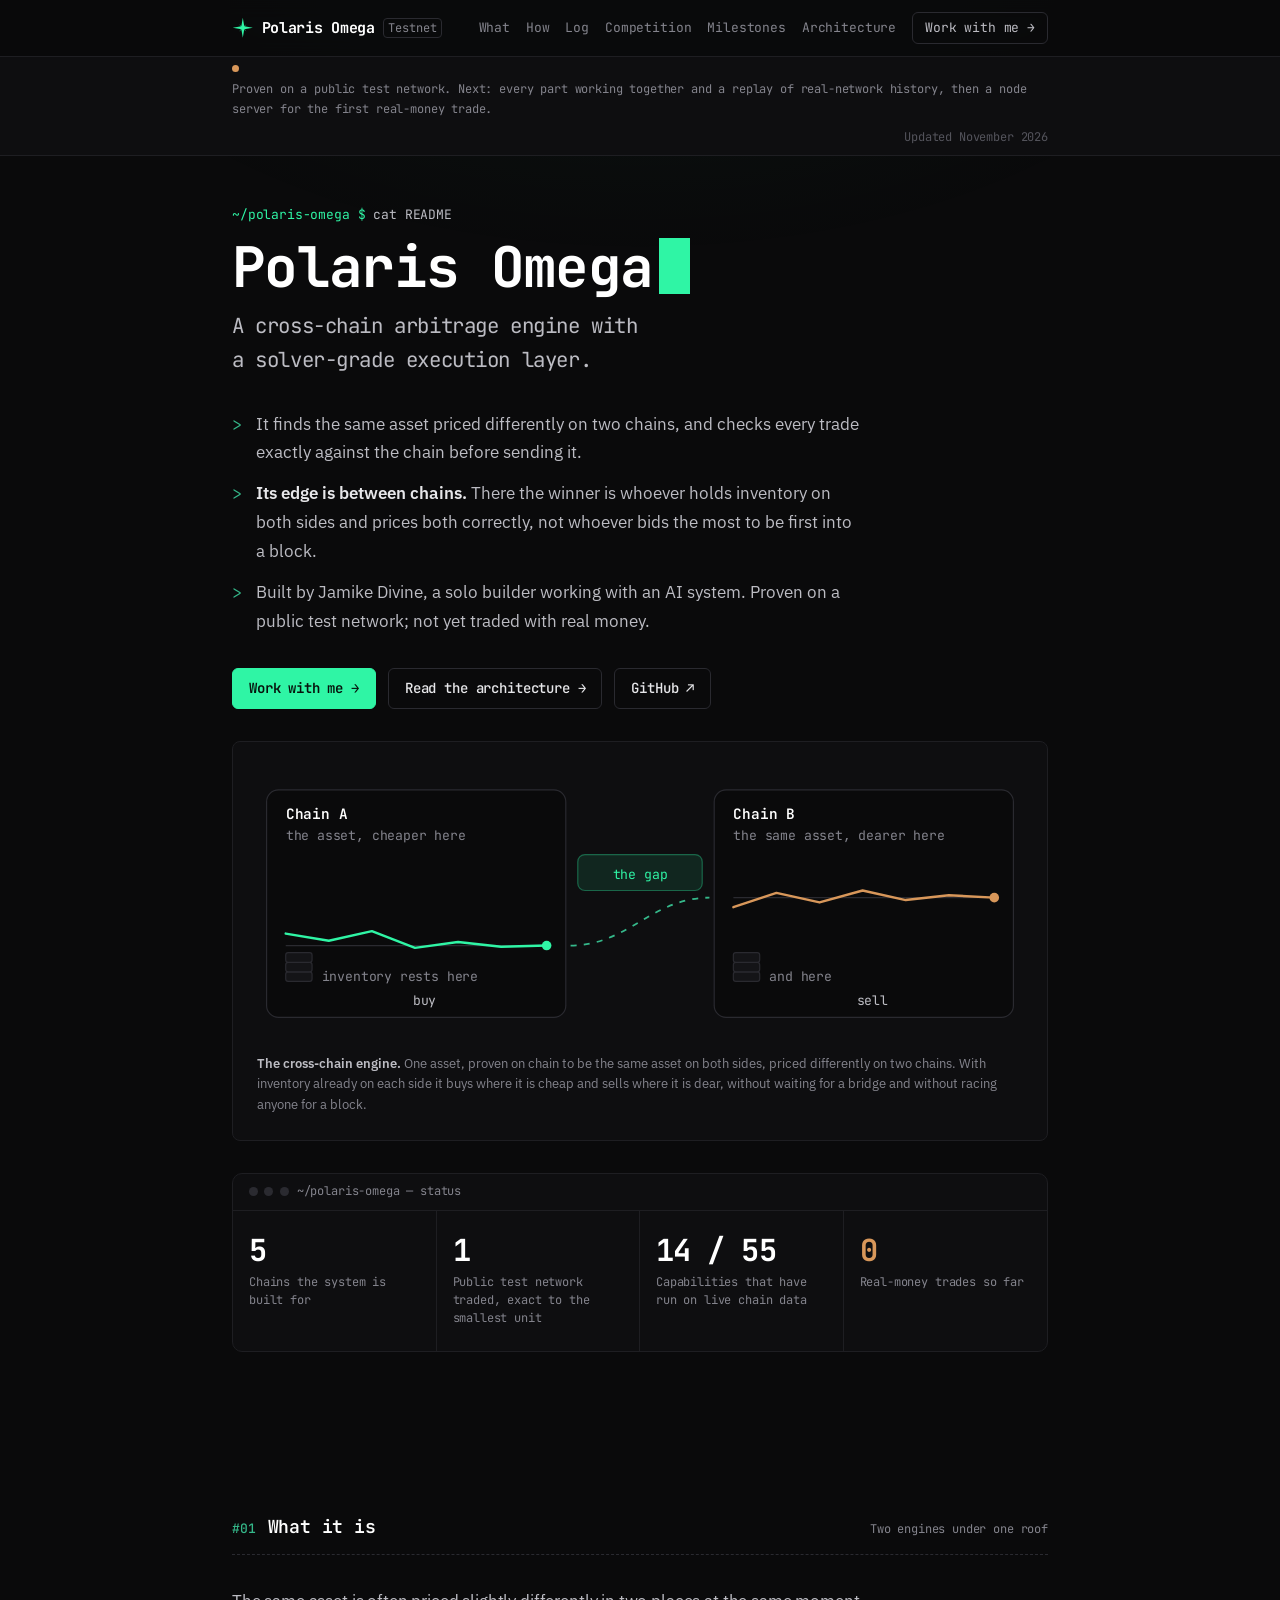
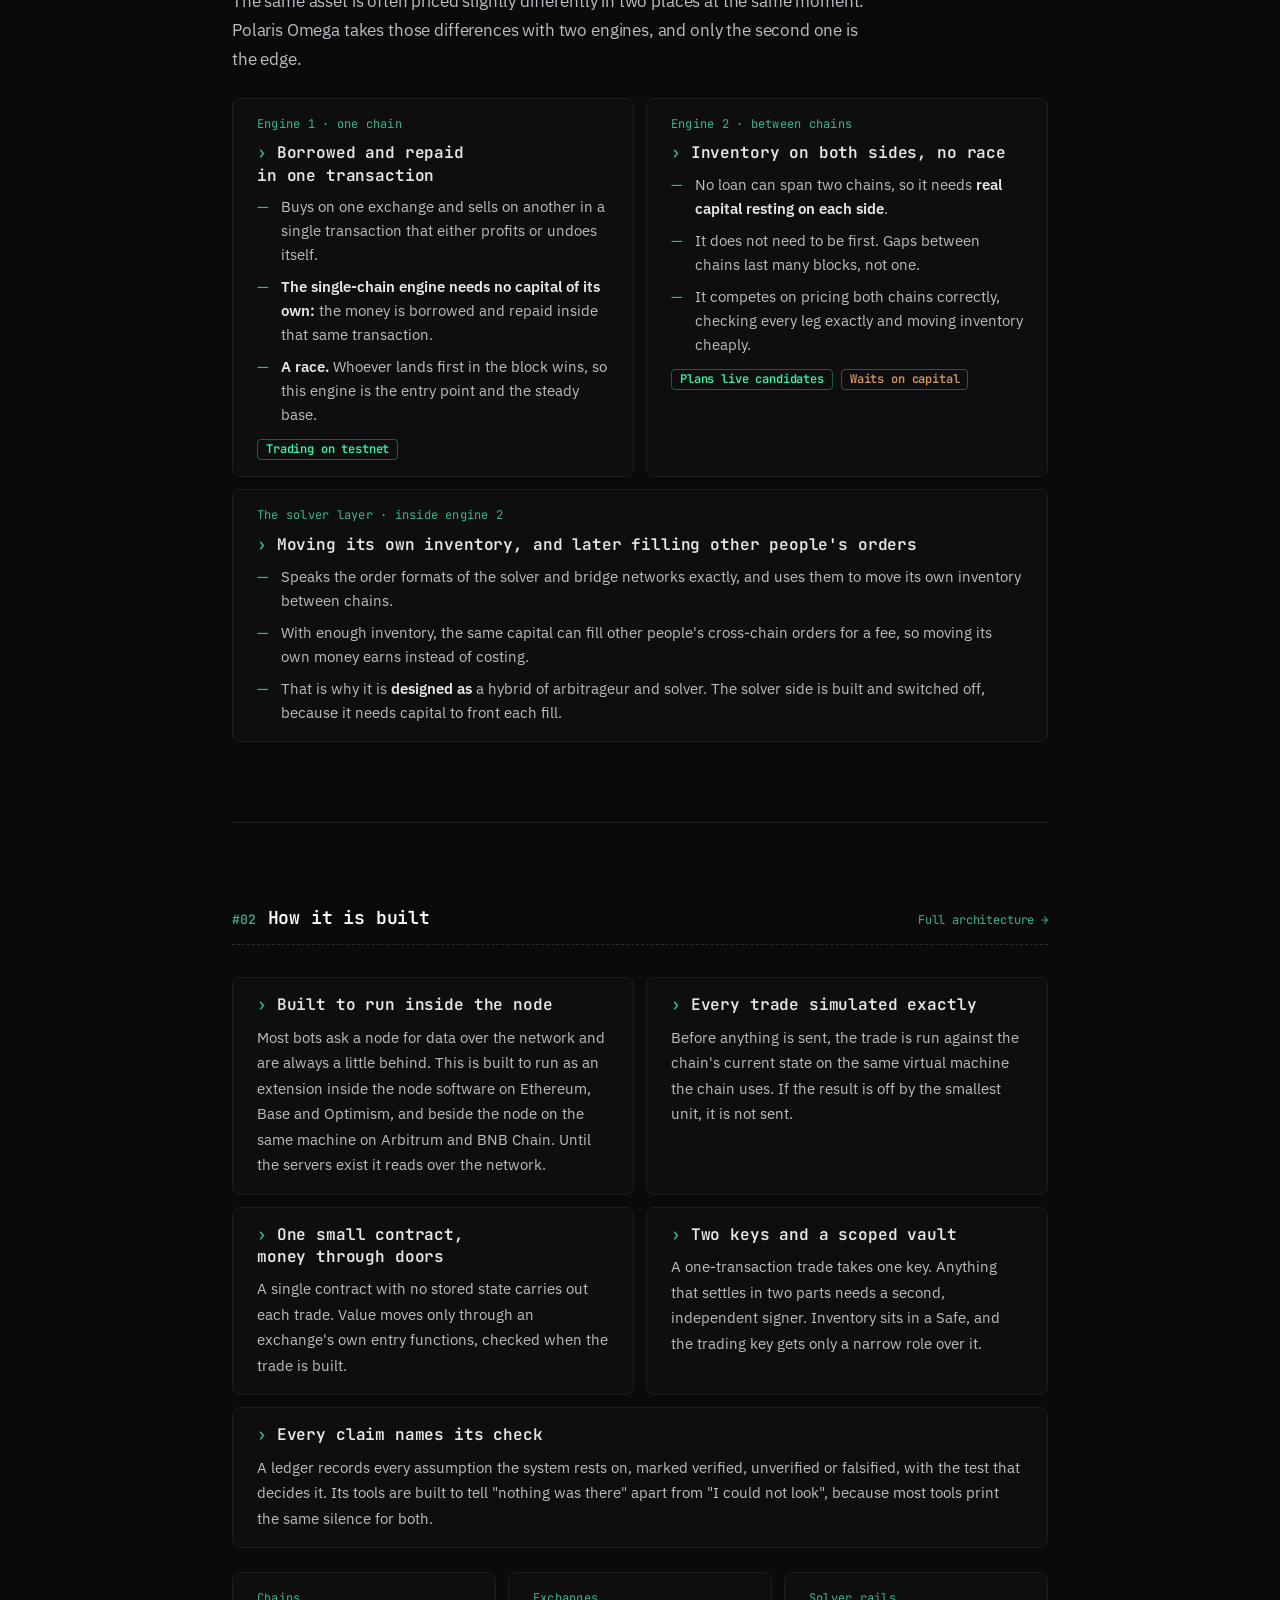
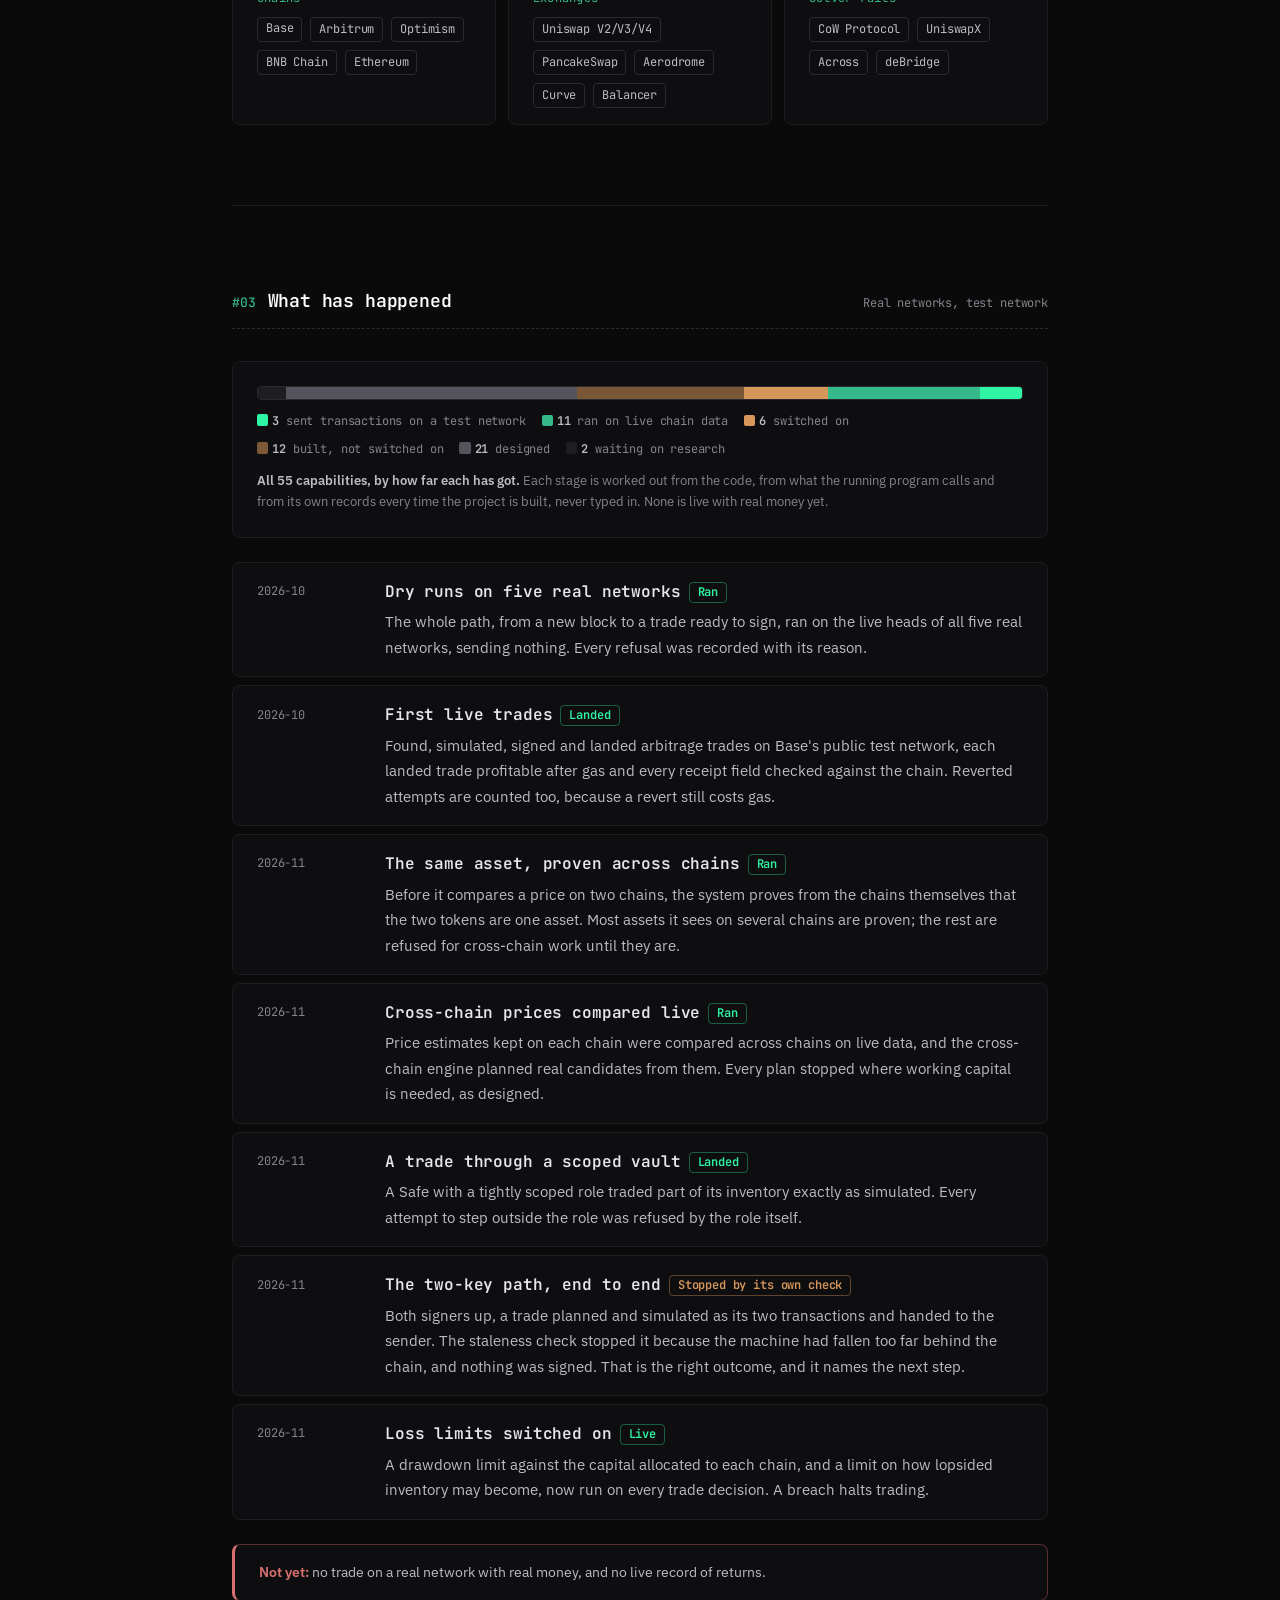
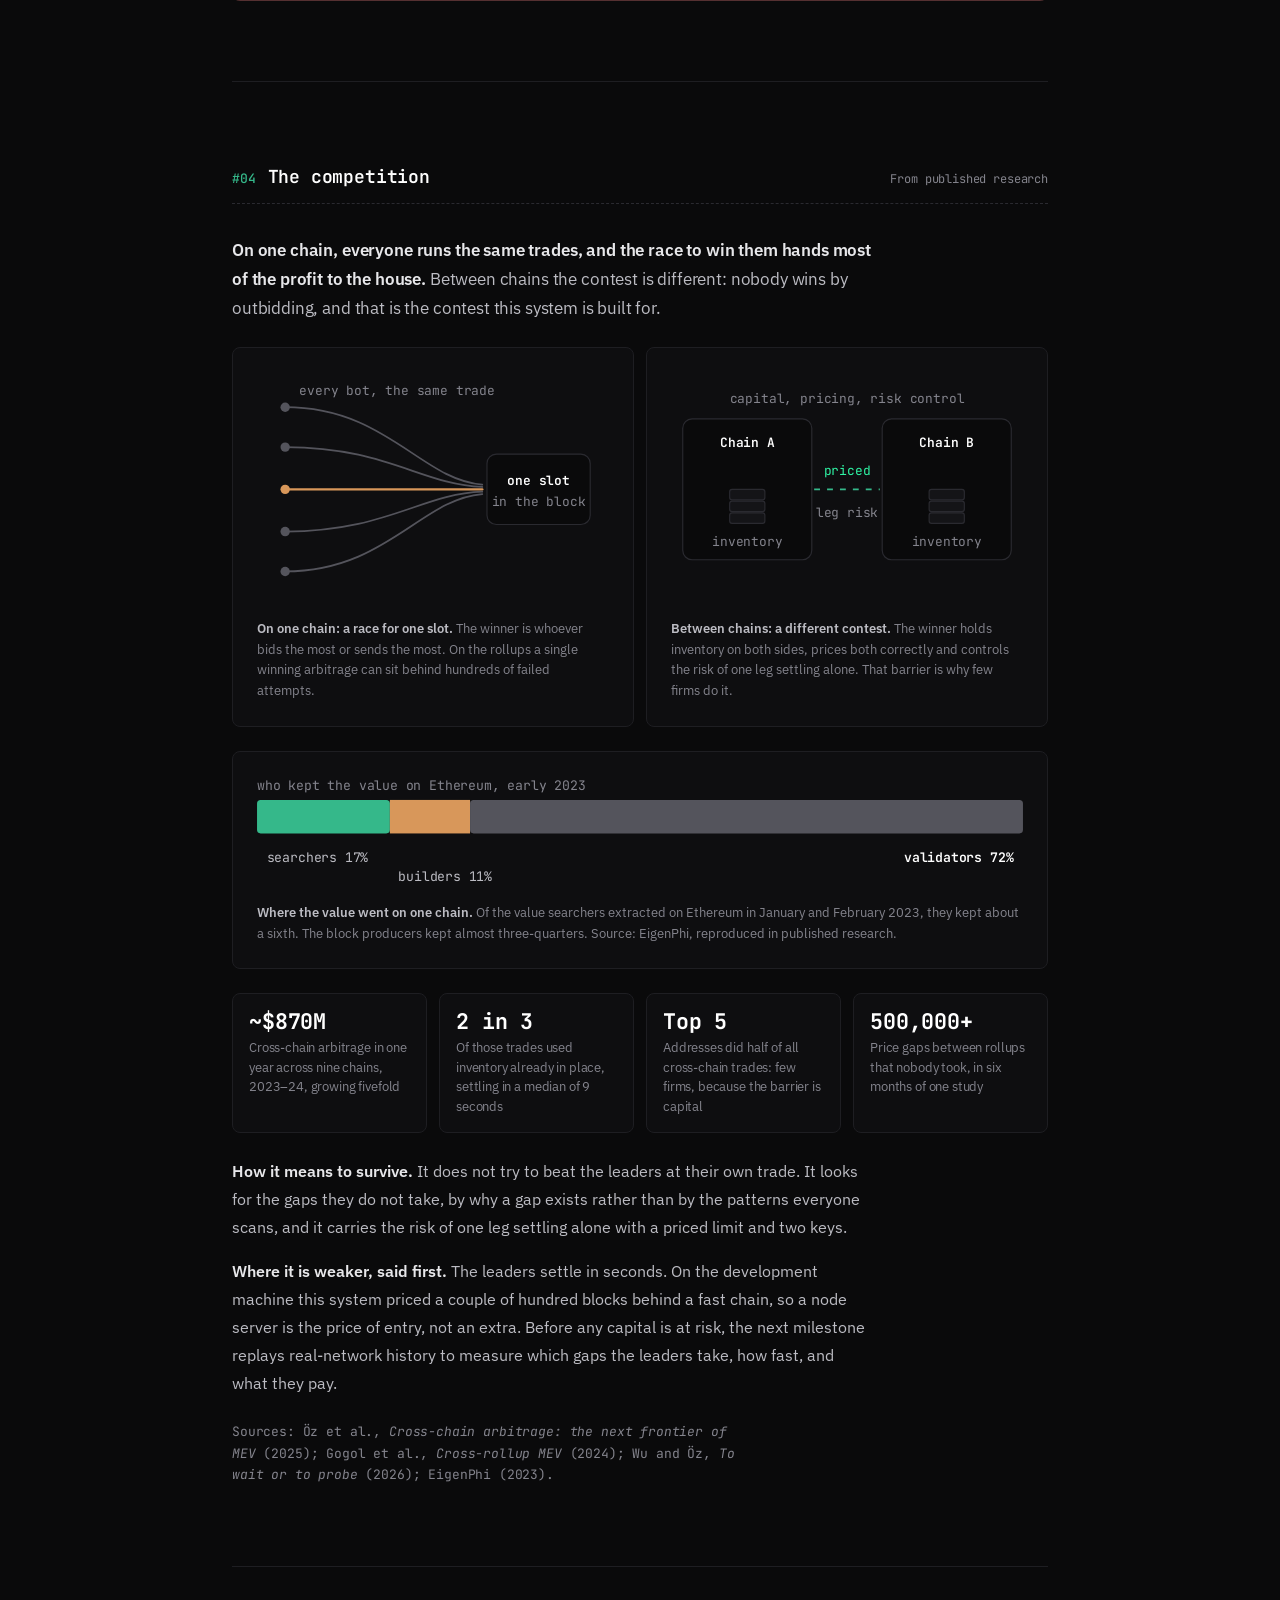
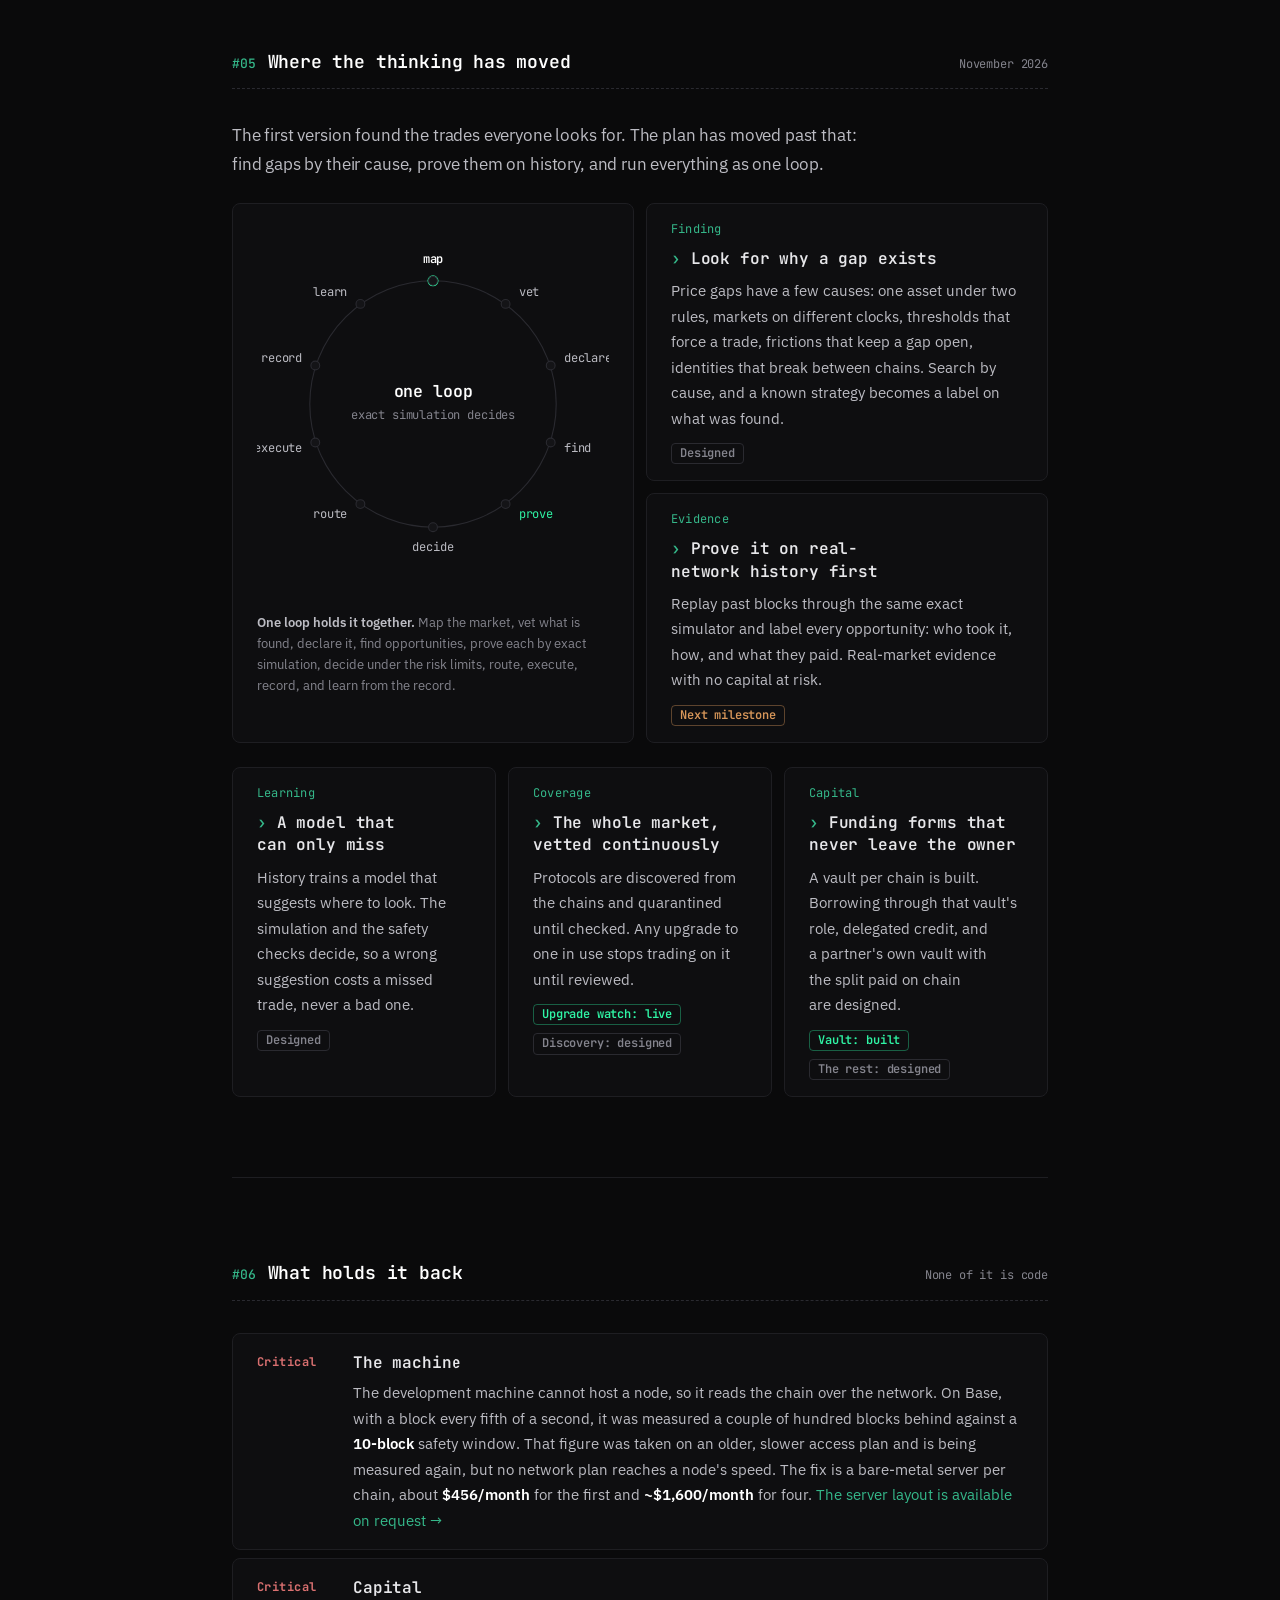
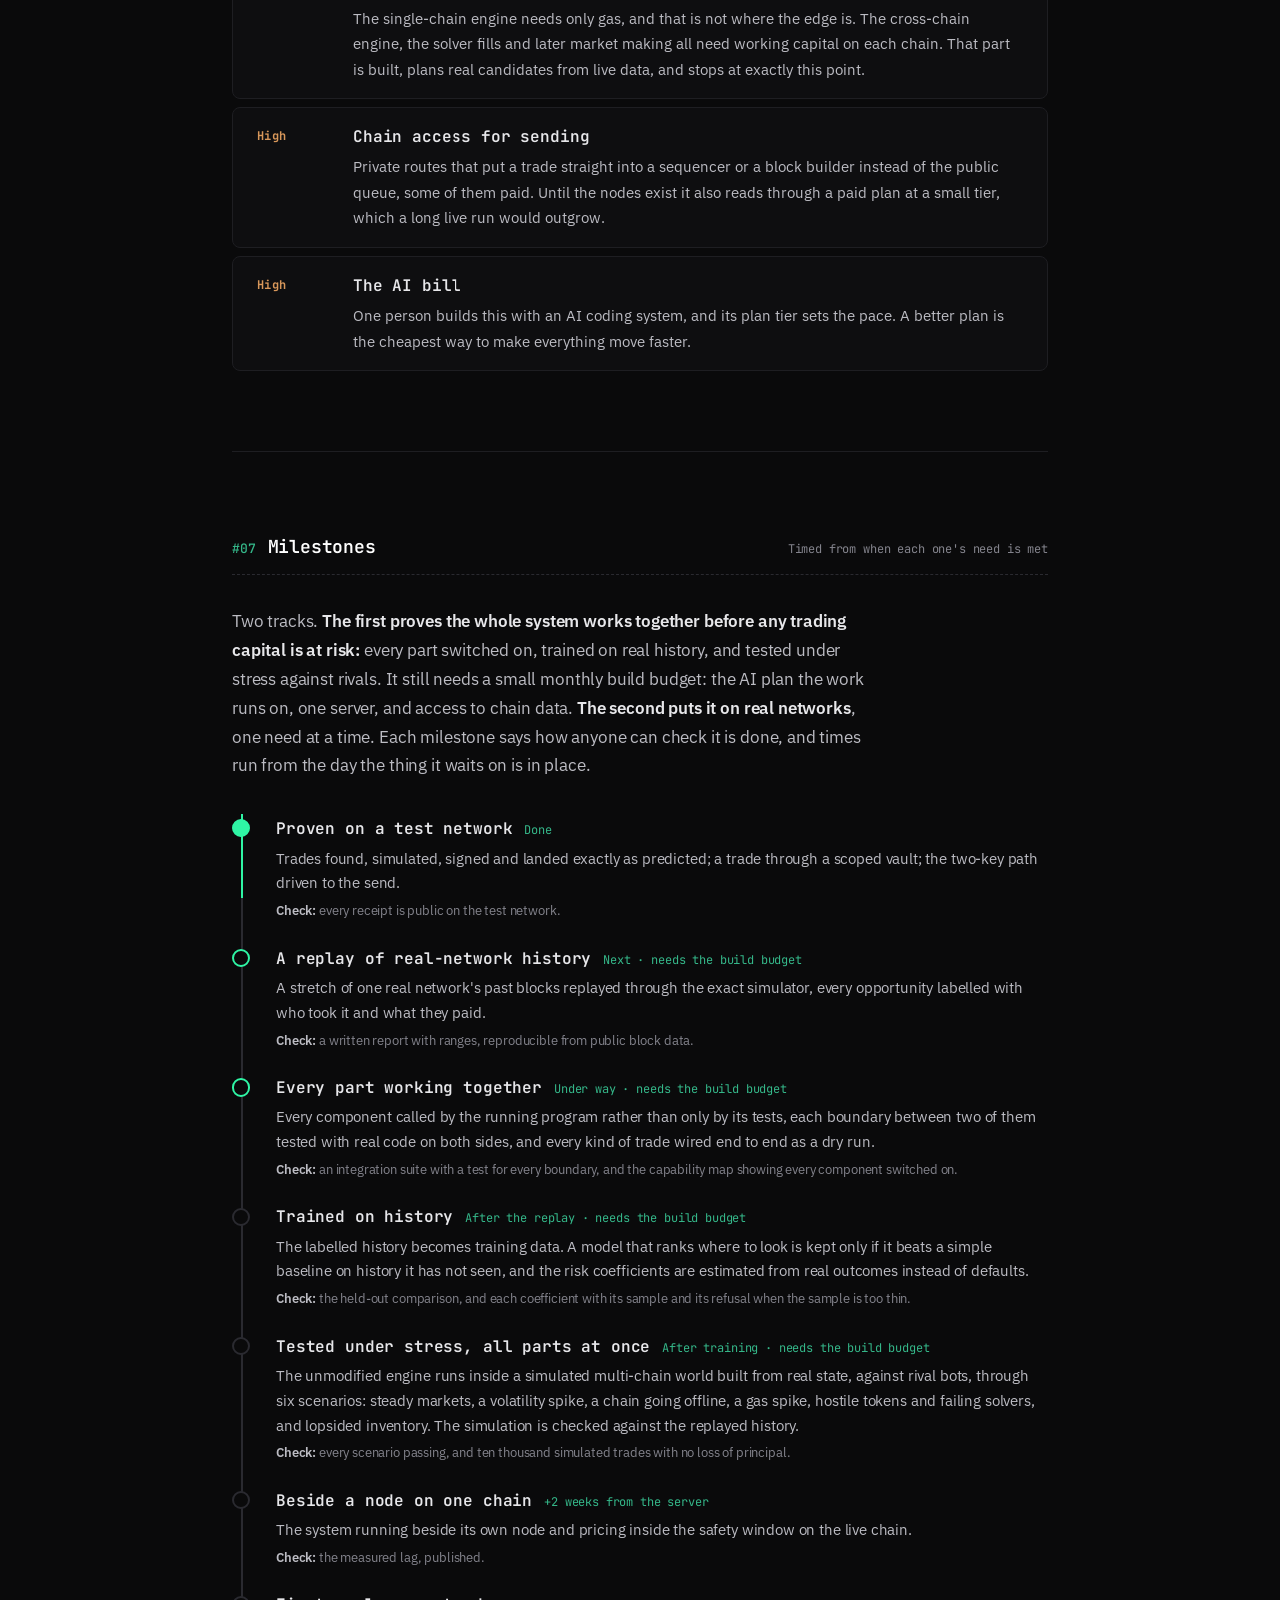
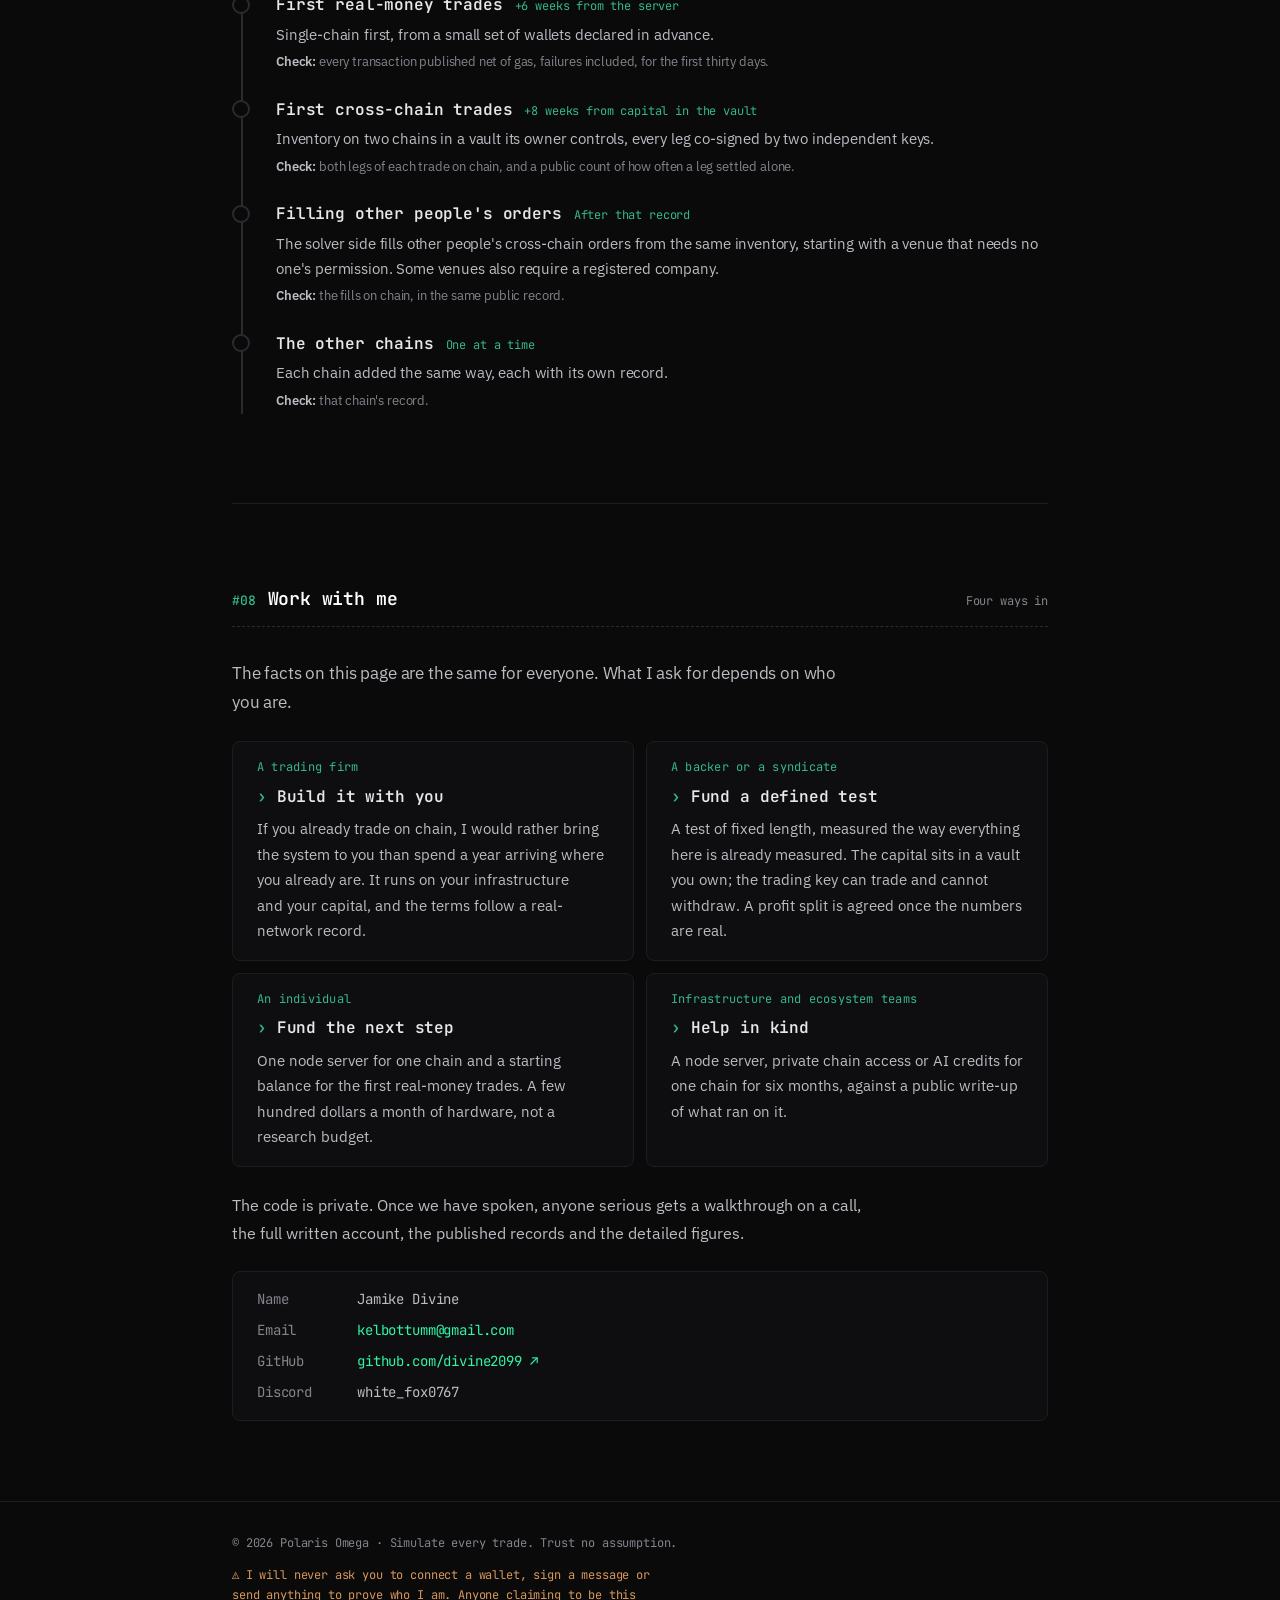
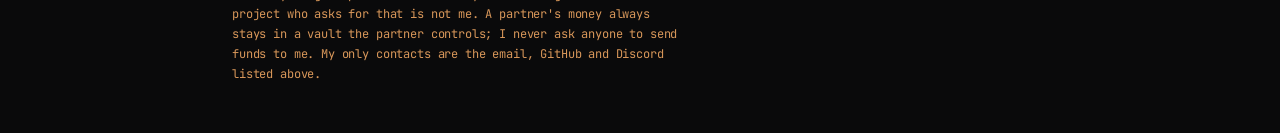
==== commit c5bb1b0e: "Milestones: the first track needs a build budget, not nothing" ====
--- a/index.html
+++ b/index.html
@@ -252,13 +252,13 @@
 
     <section class="section" id="milestones">
       <div class="section-head"><span class="section-num">#07</span><h2 class="section-title">Milestones</h2><span class="section-note">Timed from when each one's need is met</span></div>
-      <p class="section-intro">Two tracks. <strong>The first proves the whole system works together before any money is at risk:</strong> every part switched on, trained on real history, and tested under stress against rivals. <strong>The second puts it on real networks</strong>, one need at a time. Each milestone says how anyone can check it is done, and times run from the day the thing it waits on is in place.</p>
+      <p class="section-intro">Two tracks. <strong>The first proves the whole system works together before any trading capital is at risk:</strong> every part switched on, trained on real history, and tested under stress against rivals. It still needs a small monthly build budget: the AI plan the work runs on, one server, and access to chain data. <strong>The second puts it on real networks</strong>, one need at a time. Each milestone says how anyone can check it is done, and times run from the day the thing it waits on is in place.</p>
       <ol class="timeline">
         <li class="done"><span class="dot-m" aria-hidden="true"></span><div class="body"><div class="head"><b>Proven on a test network</b><span class="when">Done</span></div><p>Trades found, simulated, signed and landed exactly as predicted; a trade through a scoped vault; the two-key path driven to the send.</p><span class="check"><b>Check:</b> every receipt is public on the test network.</span></div></li>
-        <li class="next"><span class="dot-m" aria-hidden="true"></span><div class="body"><div class="head"><b>A replay of real-network history</b><span class="when">Next · needs no funding</span></div><p>A stretch of one real network's past blocks replayed through the exact simulator, every opportunity labelled with who took it and what they paid.</p><span class="check"><b>Check:</b> a written report with ranges, reproducible from public block data.</span></div></li>
-        <li class="next"><span class="dot-m" aria-hidden="true"></span><div class="body"><div class="head"><b>Every part working together</b><span class="when">Under way · needs no funding</span></div><p>Every component called by the running program rather than only by its tests, each boundary between two of them tested with real code on both sides, and every kind of trade wired end to end as a dry run.</p><span class="check"><b>Check:</b> an integration suite with a test for every boundary, and the capability map showing every component switched on.</span></div></li>
-        <li><span class="dot-m" aria-hidden="true"></span><div class="body"><div class="head"><b>Trained on history</b><span class="when">After the replay · needs no funding</span></div><p>The labelled history becomes training data. A model that ranks where to look is kept only if it beats a simple baseline on history it has not seen, and the risk coefficients are estimated from real outcomes instead of defaults.</p><span class="check"><b>Check:</b> the held-out comparison, and each coefficient with its sample and its refusal when the sample is too thin.</span></div></li>
-        <li><span class="dot-m" aria-hidden="true"></span><div class="body"><div class="head"><b>Tested under stress, all parts at once</b><span class="when">After training · needs no funding</span></div><p>The unmodified engine runs inside a simulated multi-chain world built from real state, against rival bots, through six scenarios: steady markets, a volatility spike, a chain going offline, a gas spike, hostile tokens and failing solvers, and lopsided inventory. The simulation is checked against the replayed history.</p><span class="check"><b>Check:</b> every scenario passing, and ten thousand simulated trades with no loss of principal.</span></div></li>
+        <li class="next"><span class="dot-m" aria-hidden="true"></span><div class="body"><div class="head"><b>A replay of real-network history</b><span class="when">Next · needs the build budget</span></div><p>A stretch of one real network's past blocks replayed through the exact simulator, every opportunity labelled with who took it and what they paid.</p><span class="check"><b>Check:</b> a written report with ranges, reproducible from public block data.</span></div></li>
+        <li class="next"><span class="dot-m" aria-hidden="true"></span><div class="body"><div class="head"><b>Every part working together</b><span class="when">Under way · needs the build budget</span></div><p>Every component called by the running program rather than only by its tests, each boundary between two of them tested with real code on both sides, and every kind of trade wired end to end as a dry run.</p><span class="check"><b>Check:</b> an integration suite with a test for every boundary, and the capability map showing every component switched on.</span></div></li>
+        <li><span class="dot-m" aria-hidden="true"></span><div class="body"><div class="head"><b>Trained on history</b><span class="when">After the replay · needs the build budget</span></div><p>The labelled history becomes training data. A model that ranks where to look is kept only if it beats a simple baseline on history it has not seen, and the risk coefficients are estimated from real outcomes instead of defaults.</p><span class="check"><b>Check:</b> the held-out comparison, and each coefficient with its sample and its refusal when the sample is too thin.</span></div></li>
+        <li><span class="dot-m" aria-hidden="true"></span><div class="body"><div class="head"><b>Tested under stress, all parts at once</b><span class="when">After training · needs the build budget</span></div><p>The unmodified engine runs inside a simulated multi-chain world built from real state, against rival bots, through six scenarios: steady markets, a volatility spike, a chain going offline, a gas spike, hostile tokens and failing solvers, and lopsided inventory. The simulation is checked against the replayed history.</p><span class="check"><b>Check:</b> every scenario passing, and ten thousand simulated trades with no loss of principal.</span></div></li>
         <li><span class="dot-m" aria-hidden="true"></span><div class="body"><div class="head"><b>Beside a node on one chain</b><span class="when">+2 weeks from the server</span></div><p>The system running beside its own node and pricing inside the safety window on the live chain.</p><span class="check"><b>Check:</b> the measured lag, published.</span></div></li>
         <li><span class="dot-m" aria-hidden="true"></span><div class="body"><div class="head"><b>First real-money trades</b><span class="when">+6 weeks from the server</span></div><p>Single-chain first, from a small set of wallets declared in advance.</p><span class="check"><b>Check:</b> every transaction published net of gas, failures included, for the first thirty days.</span></div></li>
         <li><span class="dot-m" aria-hidden="true"></span><div class="body"><div class="head"><b>First cross-chain trades</b><span class="when">+8 weeks from capital in the vault</span></div><p>Inventory on two chains in a vault its owner controls, every leg co-signed by two independent keys.</p><span class="check"><b>Check:</b> both legs of each trade on chain, and a public count of how often a leg settled alone.</span></div></li>
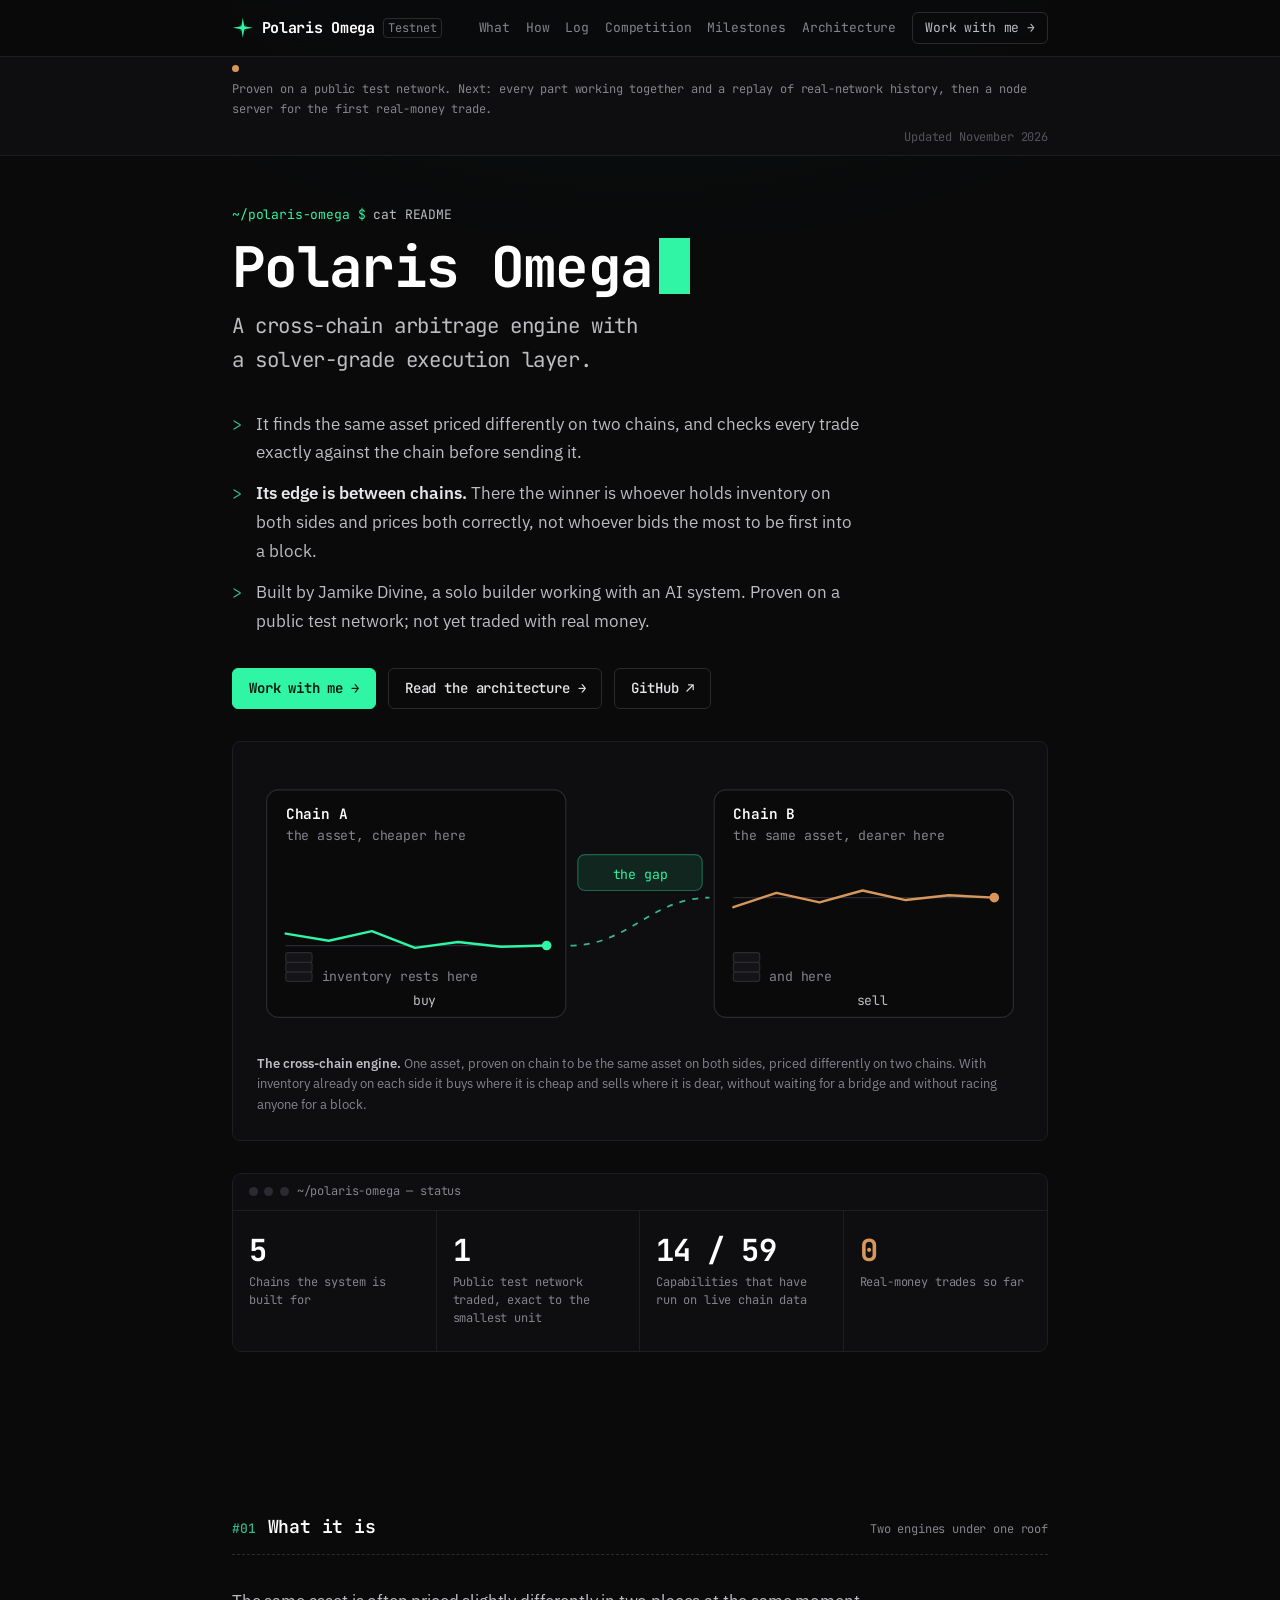
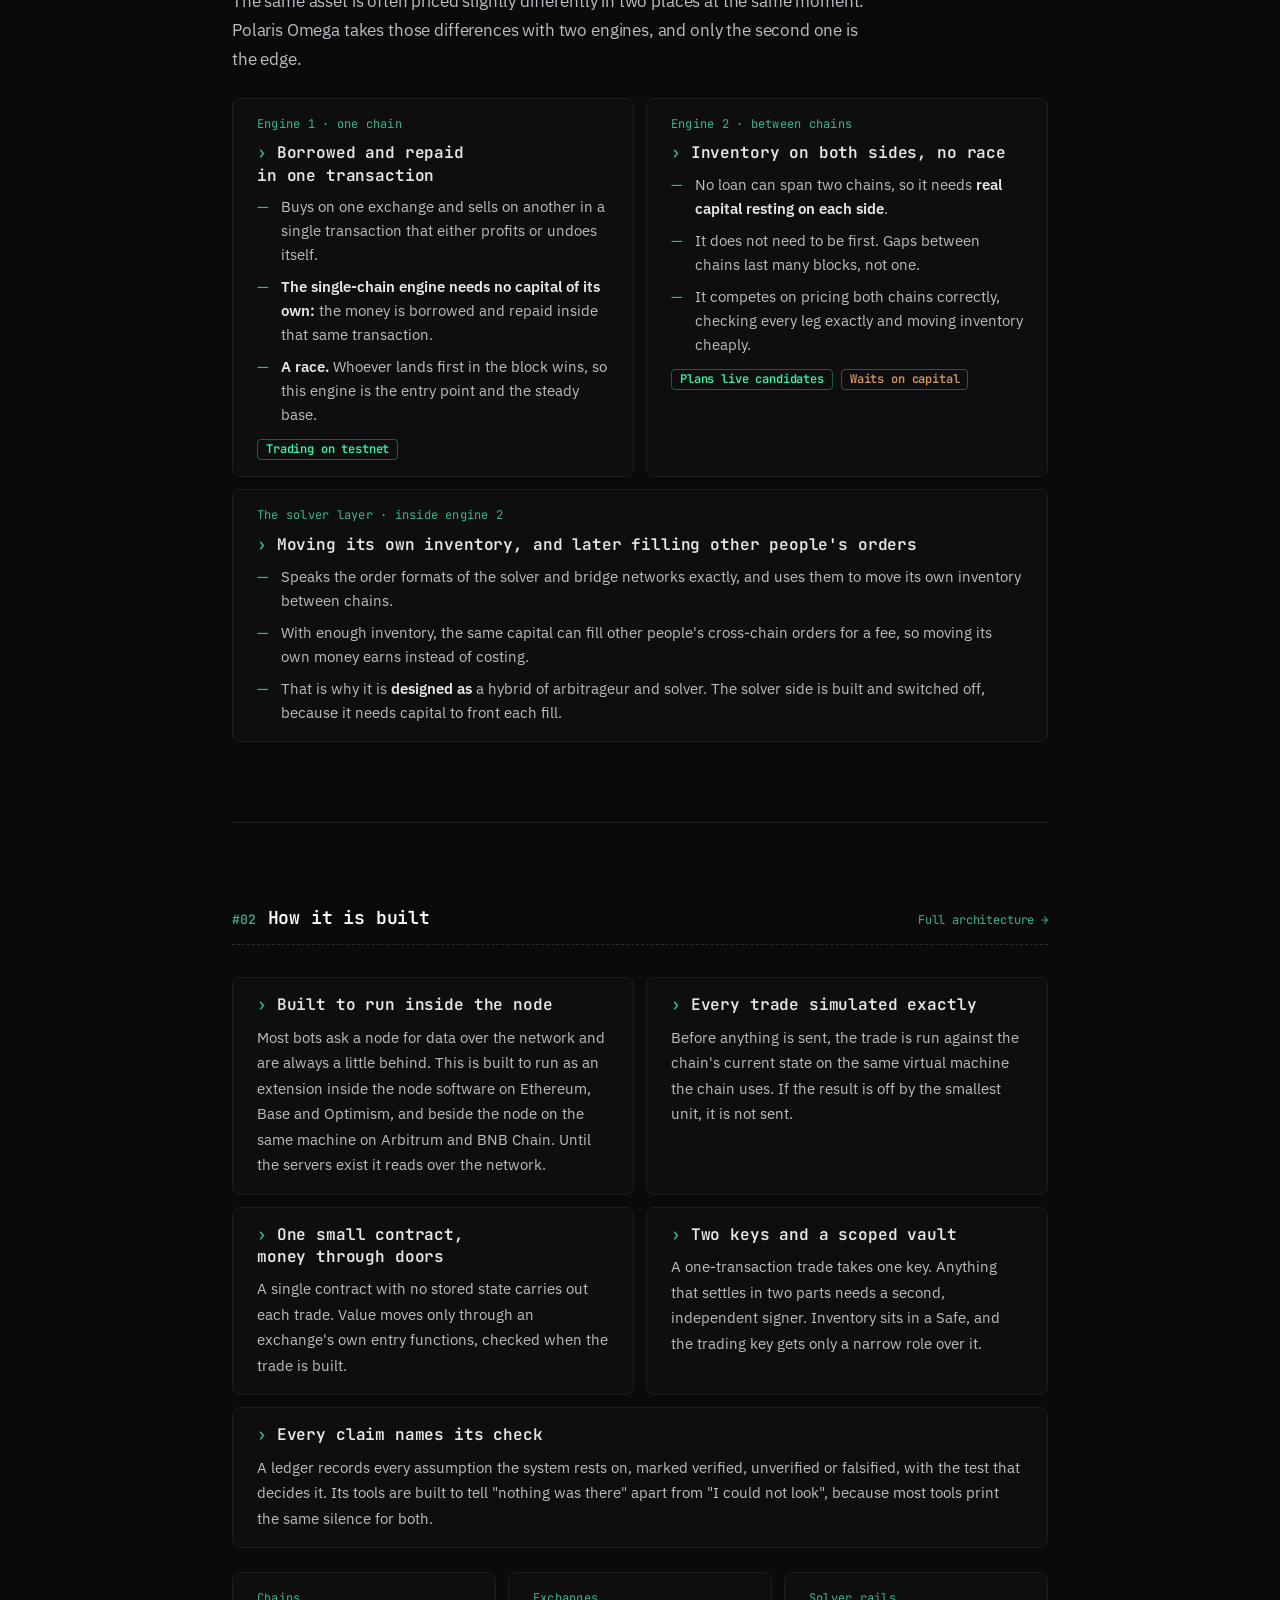
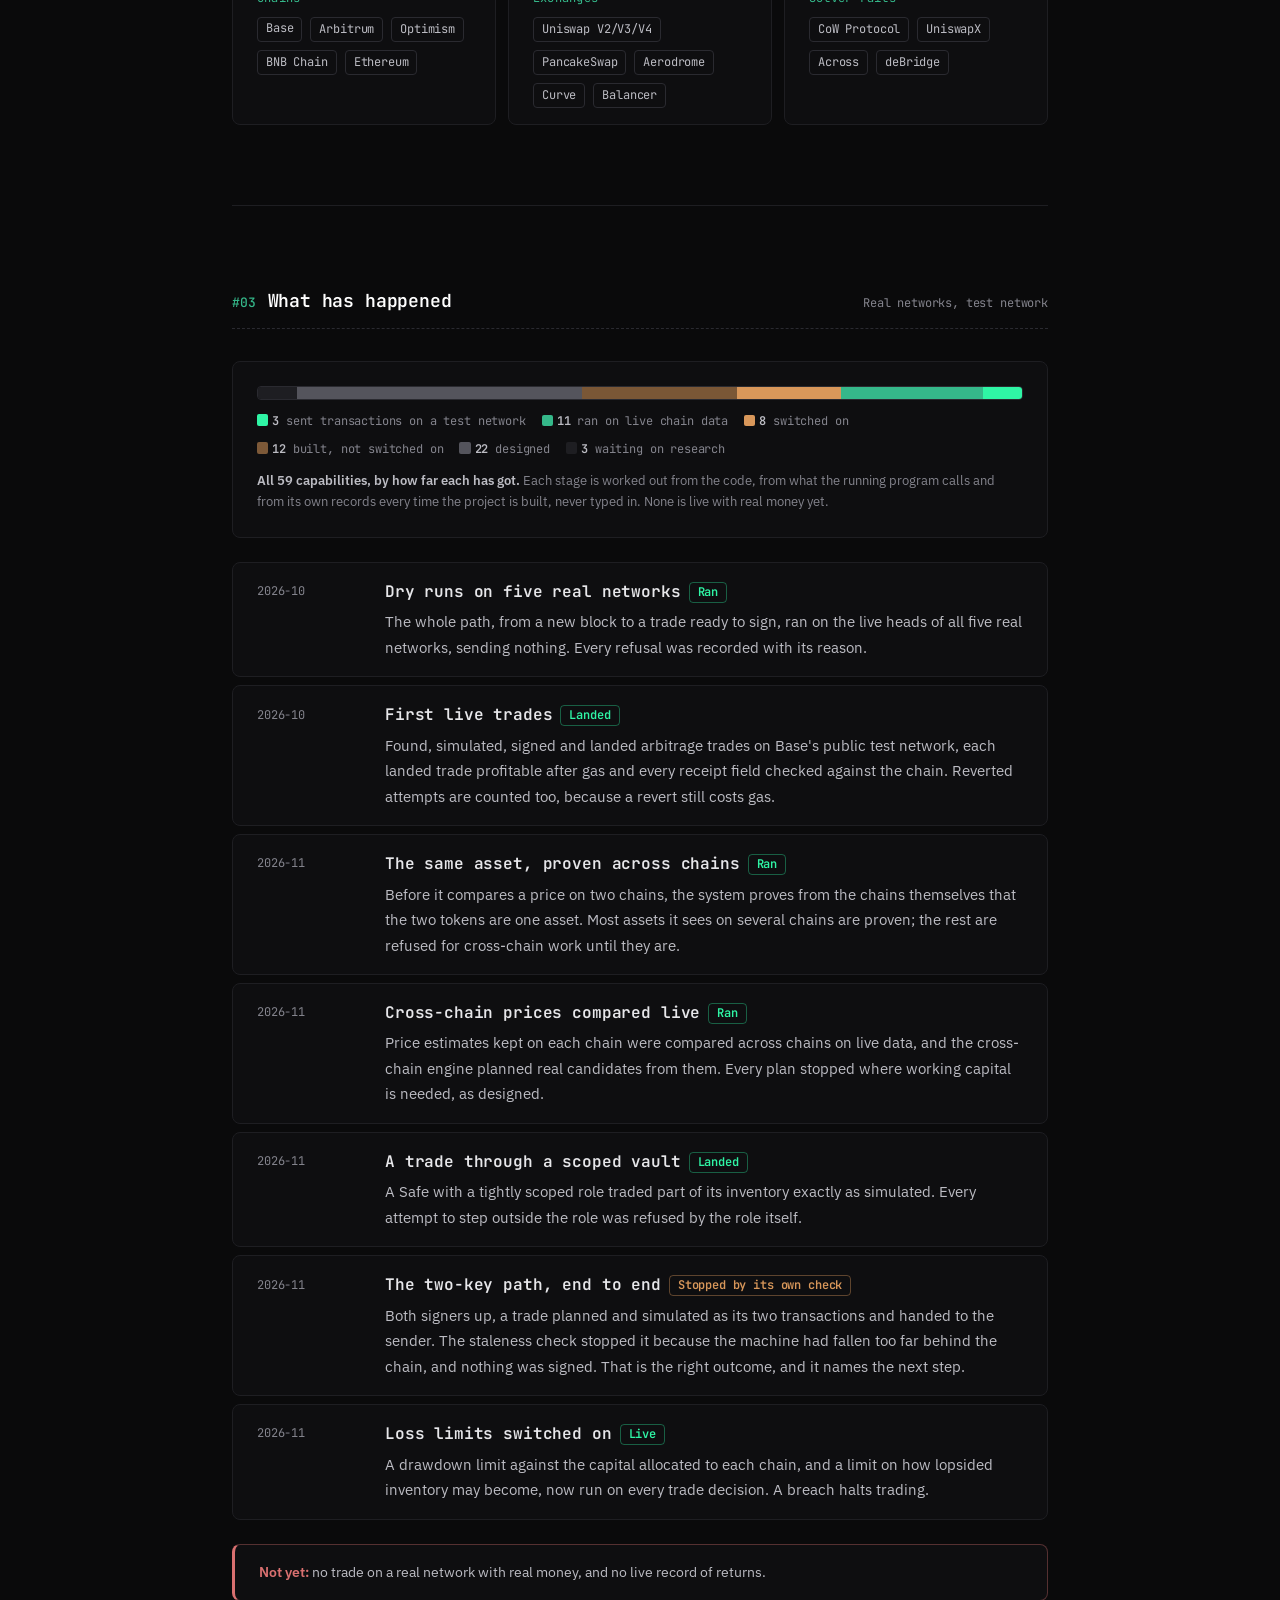
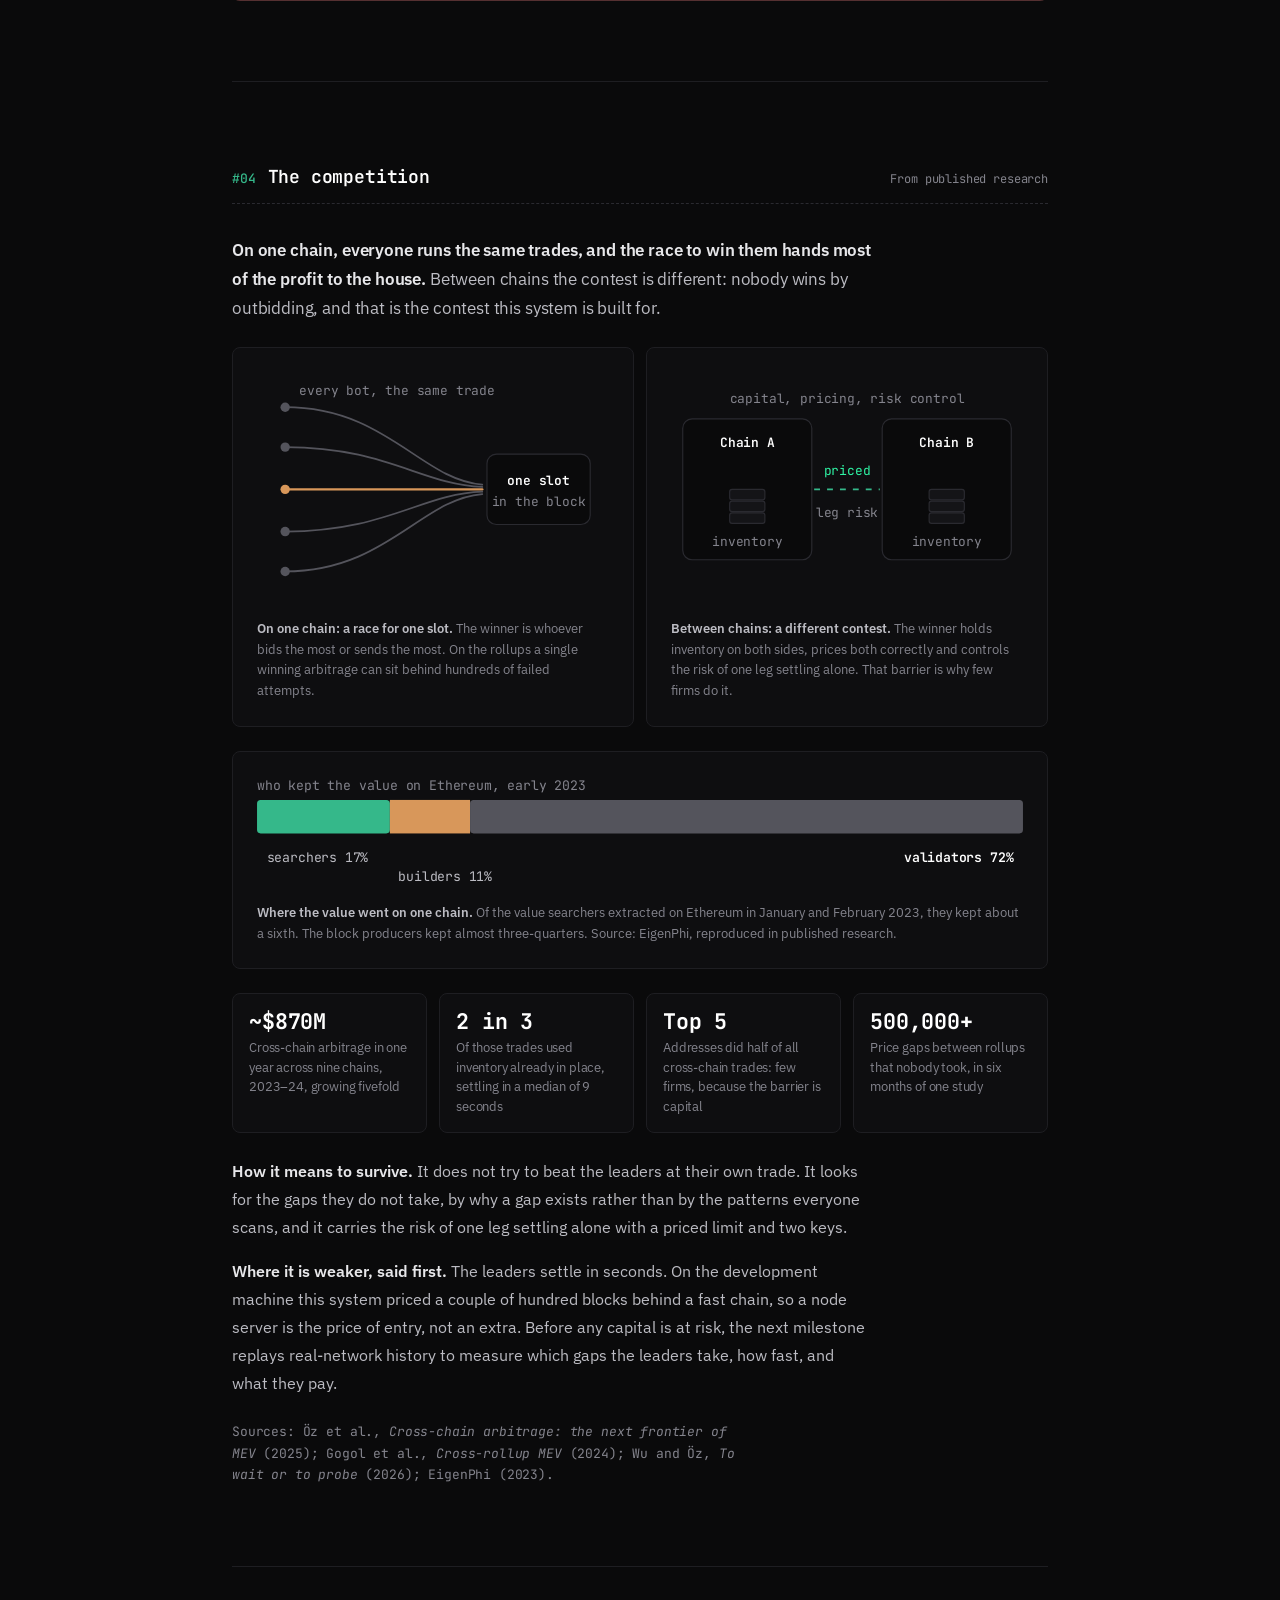
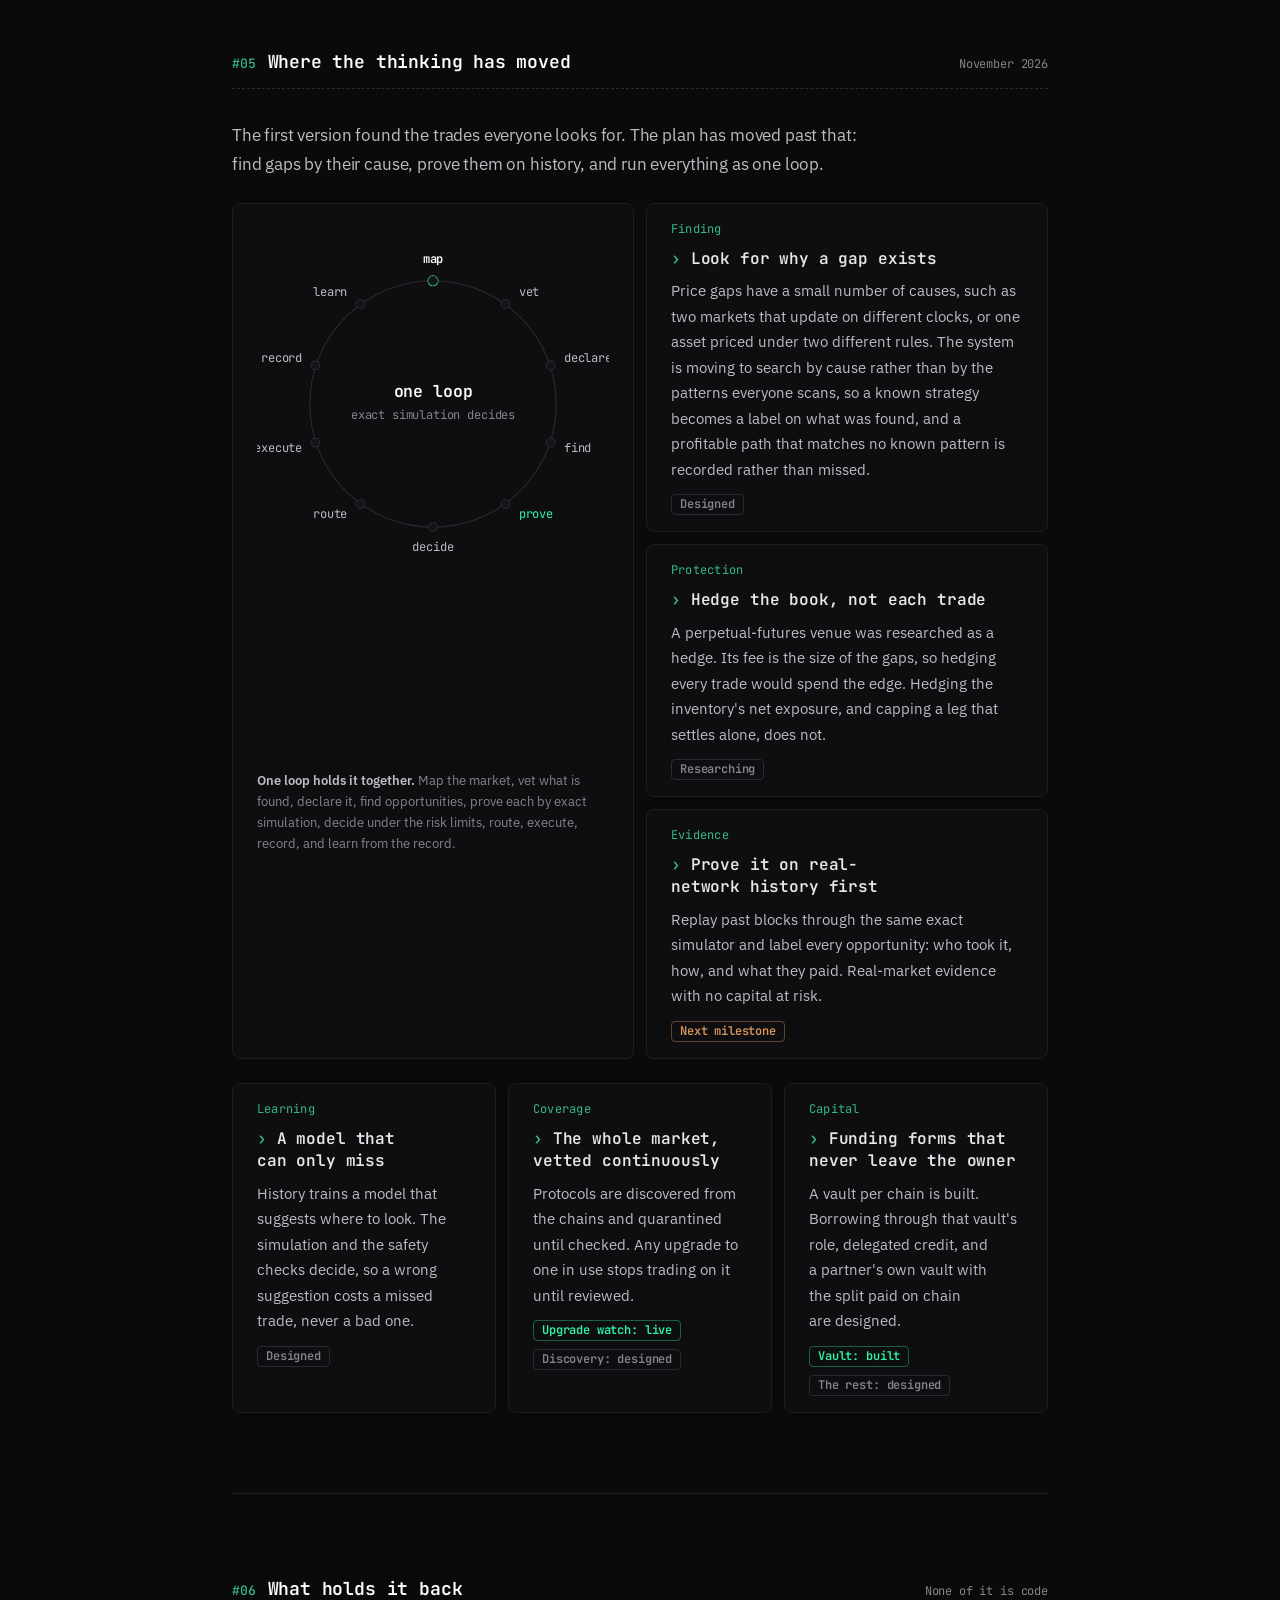
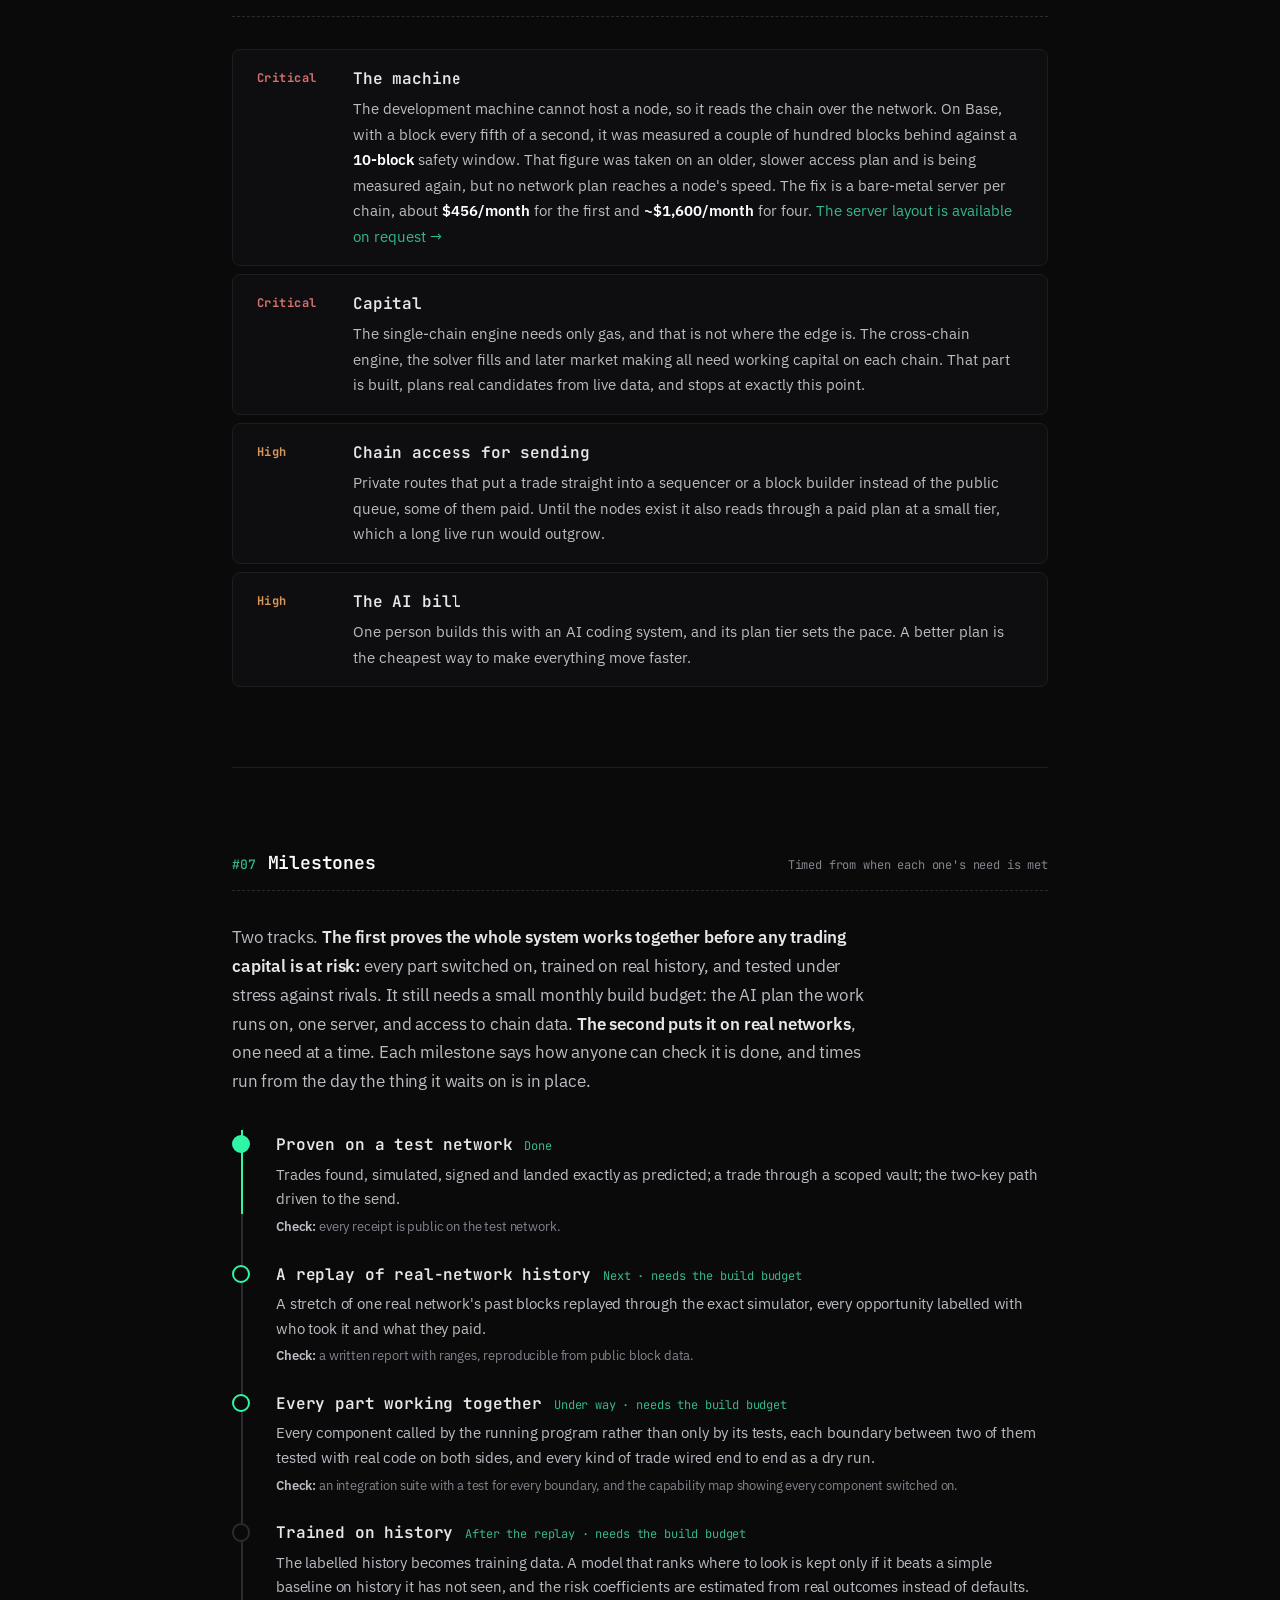
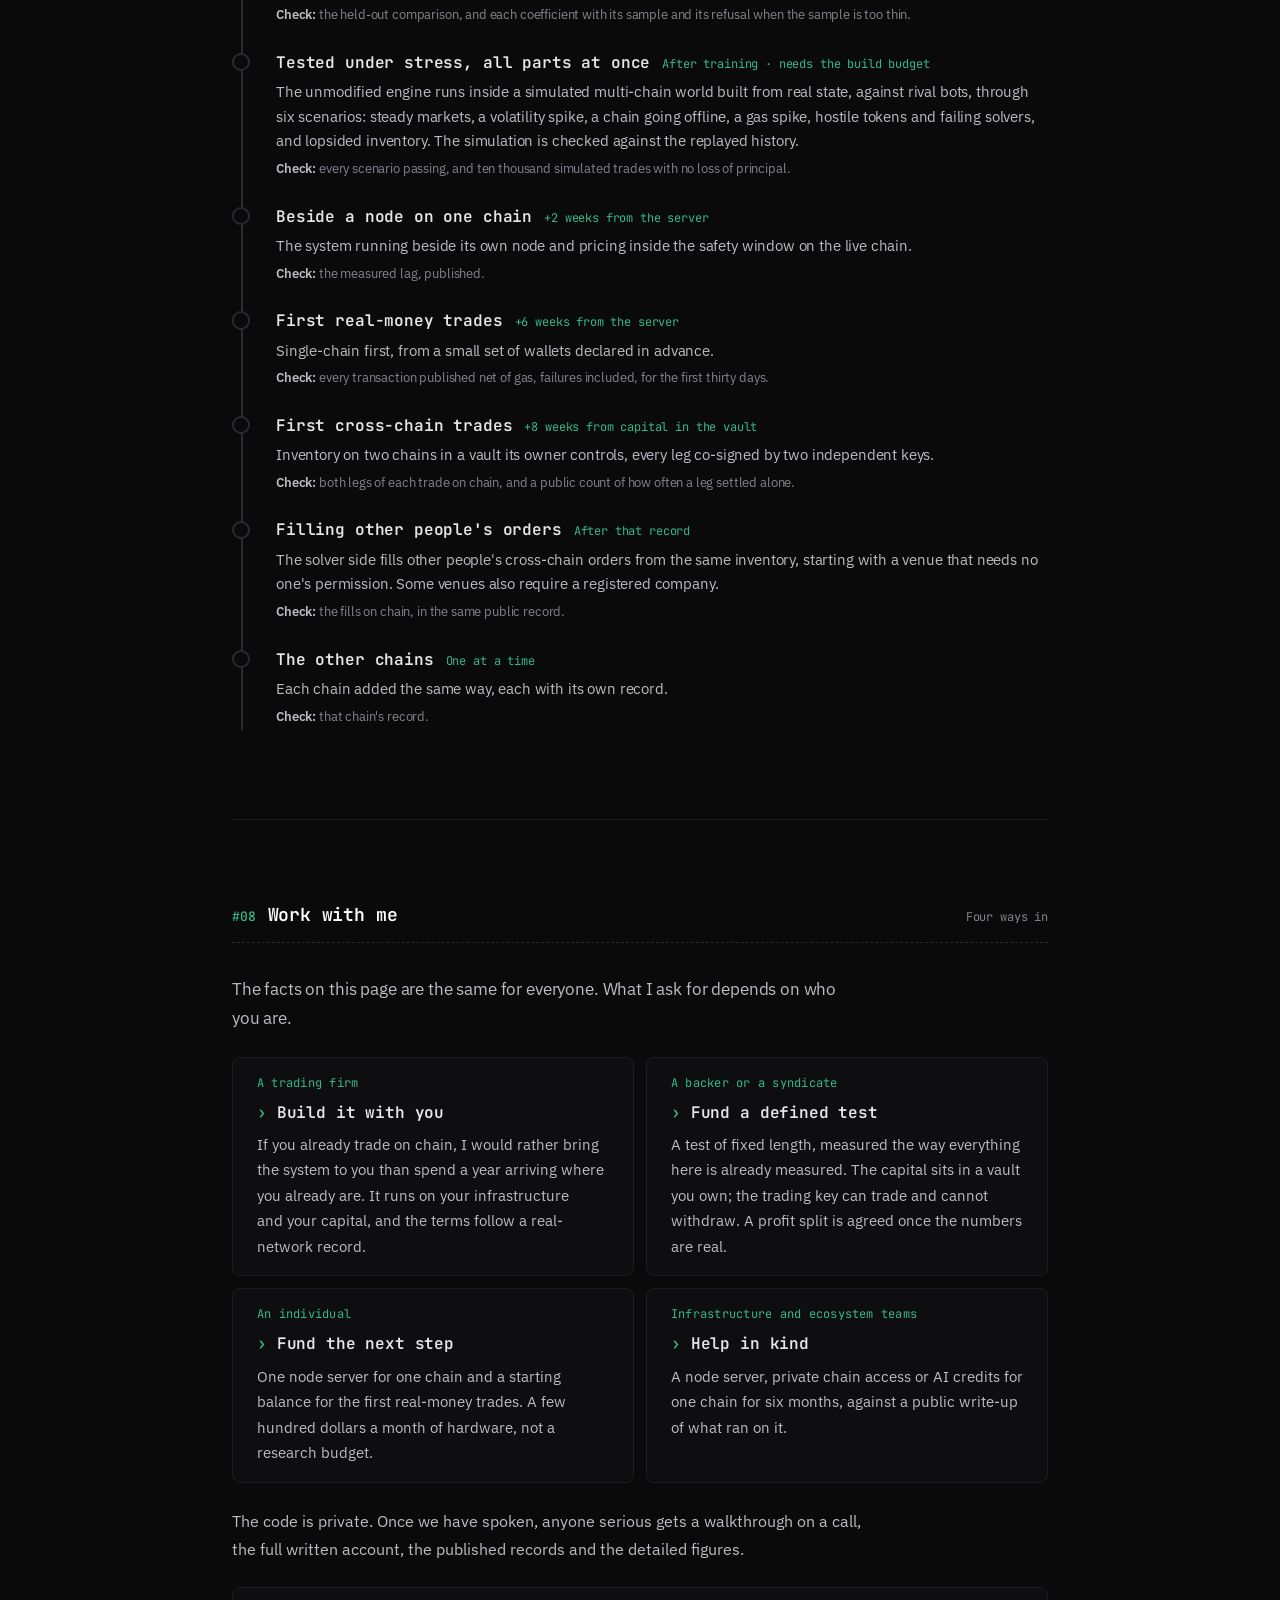
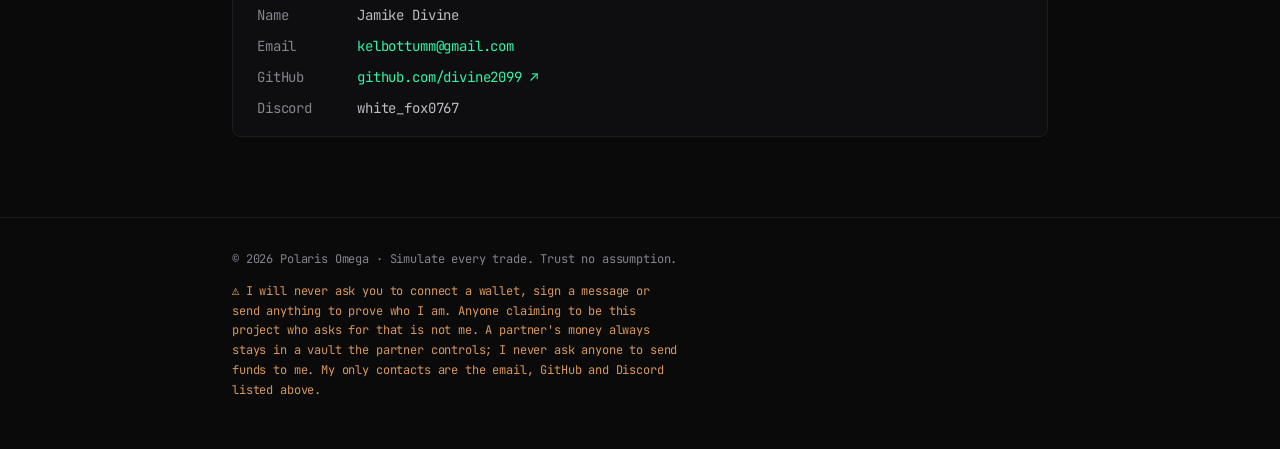
==== commit 799c1c79: "14 of 59 capabilities, the hedge card, the causes card shortened" ====
--- a/index.html
+++ b/index.html
@@ -84,7 +84,7 @@
         <div class="stat-grid">
           <div class="stat"><div class="v">5</div><span class="l">Chains the system is built for</span></div>
           <div class="stat"><div class="v">1</div><span class="l">Public test network traded, exact to the smallest unit</span></div>
-          <div class="stat"><div class="v">14 / 55</div><span class="l">Capabilities that have run on live chain data</span></div>
+          <div class="stat"><div class="v">14 / 59</div><span class="l">Capabilities that have run on live chain data</span></div>
           <div class="stat"><div class="v warn">0</div><span class="l">Real-money trades so far</span></div>
         </div>
       </div>
@@ -133,10 +133,10 @@
 
     <section class="section" id="log">
       <div class="section-head"><span class="section-num">#03</span><h2 class="section-title">What has happened</h2><span class="section-note">Real networks, test network</span></div>
-      <div class="figure capbar" aria-label="55 capabilities by stage">
-        <div class="bar" role="img" aria-label="2 research-gated, 21 designed, 12 built, 6 wired, 11 run on live chain data, 3 sent on testnet, 0 live on mainnet"><span class="s-gate"></span><span class="s-design"></span><span class="s-built"></span><span class="s-wired"></span><span class="s-ran"></span><span class="s-sent"></span></div>
-        <div class="keys"><span><i class="s-sent"></i><b>3</b> sent transactions on a test network</span><span><i class="s-ran"></i><b>11</b> ran on live chain data</span><span><i class="s-wired"></i><b>6</b> switched on</span><span><i class="s-built"></i><b>12</b> built, not switched on</span><span><i class="s-design"></i><b>21</b> designed</span><span><i class="s-gate"></i><b>2</b> waiting on research</span></div>
-        <p class="fig-cap"><b>All 55 capabilities, by how far each has got.</b> Each stage is worked out from the code, from what the running program calls and from its own records every time the project is built, never typed in. None is live with real money yet.</p>
+      <div class="figure capbar" aria-label="59 capabilities by stage">
+        <div class="bar" role="img" aria-label="3 research-gated, 22 designed, 12 built, 8 wired, 11 run on live chain data, 3 sent on testnet, 0 live on mainnet"><span class="s-gate"></span><span class="s-design"></span><span class="s-built"></span><span class="s-wired"></span><span class="s-ran"></span><span class="s-sent"></span></div>
+        <div class="keys"><span><i class="s-sent"></i><b>3</b> sent transactions on a test network</span><span><i class="s-ran"></i><b>11</b> ran on live chain data</span><span><i class="s-wired"></i><b>8</b> switched on</span><span><i class="s-built"></i><b>12</b> built, not switched on</span><span><i class="s-design"></i><b>22</b> designed</span><span><i class="s-gate"></i><b>3</b> waiting on research</span></div>
+        <p class="fig-cap"><b>All 59 capabilities, by how far each has got.</b> Each stage is worked out from the code, from what the running program calls and from its own records every time the project is built, never typed in. None is live with real money yet.</p>
       </div>
       <div class="rows">
         <div class="row"><span class="when">2026-10</span><div class="what"><b>Dry runs on five real networks <span class="status ok">Ran</span></b><p>The whole path, from a new block to a trade ready to sign, ran on the live heads of all five real networks, sending nothing. Every refusal was recorded with its reason.</p></div></div>
@@ -229,7 +229,8 @@
           <figcaption class="fig-cap" id="fig-loop-cap"><b>One loop holds it together.</b> Map the market, vet what is found, declare it, find opportunities, prove each by exact simulation, decide under the risk limits, route, execute, record, and learn from the record.</figcaption>
         </figure>
         <div class="cards one">
-          <div class="card"><span class="k">Finding</span><h3>Look for why a gap exists</h3><p>Price gaps have a few causes: one asset under two rules, markets on different clocks, thresholds that force a trade, frictions that keep a gap open, identities that break between chains. Search by cause, and a known strategy becomes a label on what was found.</p><div class="chips"><i class="chip design">Designed</i></div></div>
+          <div class="card"><span class="k">Finding</span><h3>Look for why a gap exists</h3><p>Price gaps have a small number of causes, such as two markets that update on different clocks, or one asset priced under two different rules. The system is moving to search by cause rather than by the patterns everyone scans, so a known strategy becomes a label on what was found, and a profitable path that matches no known pattern is recorded rather than missed.</p><div class="chips"><i class="chip design">Designed</i></div></div>
+          <div class="card"><span class="k">Protection</span><h3>Hedge the book, not each trade</h3><p>A perpetual-futures venue was researched as a hedge. Its fee is the size of the gaps, so hedging every trade would spend the edge. Hedging the inventory's net exposure, and capping a leg that settles alone, does not.</p><div class="chips"><i class="chip design">Researching</i></div></div>
           <div class="card"><span class="k">Evidence</span><h3>Prove it on real-network history first</h3><p>Replay past blocks through the same exact simulator and label every opportunity: who took it, how, and what they paid. Real-market evidence with no capital at risk.</p><div class="chips"><i class="chip built">Next milestone</i></div></div>
         </div>
       </div>
--- a/style.css
+++ b/style.css
@@ -276,8 +276,8 @@
 .capbar { display: grid; gap: var(--s3); }
 .capbar .bar { display: flex; height: 14px; border-radius: 4px; overflow: hidden; border: 1px solid var(--border-2); background: var(--bg); }
 .capbar .bar span { height: 100%; }
-.capbar .s-gate { flex: 2; background: var(--border); } .capbar .s-design { flex: 21; background: var(--muted-2); }
-.capbar .s-built { flex: 12; background: var(--amber); opacity: .55; } .capbar .s-wired { flex: 6; background: var(--amber); }
+.capbar .s-gate { flex: 3; background: var(--border); } .capbar .s-design { flex: 22; background: var(--muted-2); }
+.capbar .s-built { flex: 12; background: var(--amber); opacity: .55; } .capbar .s-wired { flex: 8; background: var(--amber); }
 .capbar .s-ran { flex: 11; background: var(--green-dim); } .capbar .s-sent { flex: 3; background: var(--green); }
 .capbar .keys { display: flex; flex-wrap: wrap; gap: var(--s2) var(--s4); font-size: var(--t-xs); color: var(--muted); }
 .capbar .keys i { display: inline-block; width: .7rem; height: .7rem; border-radius: 2px; margin-right: var(--s1); vertical-align: -1px; }
